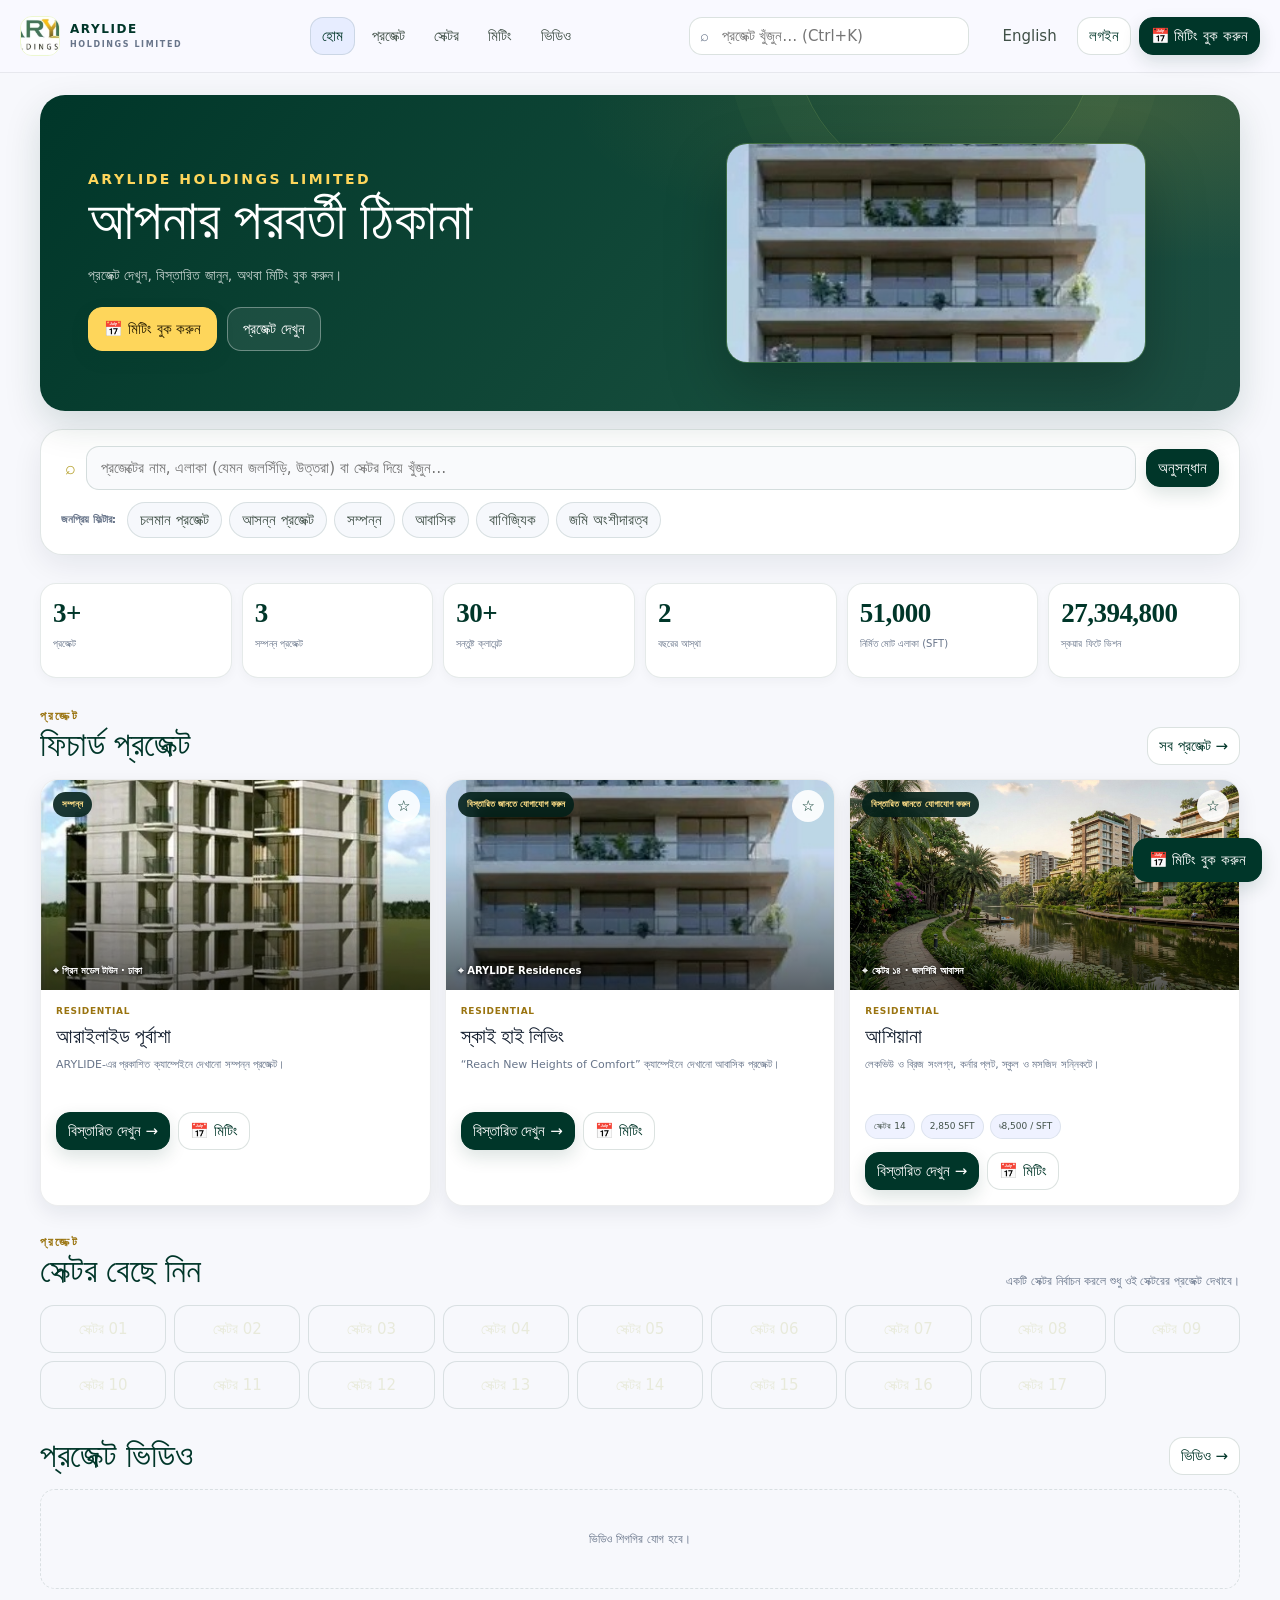
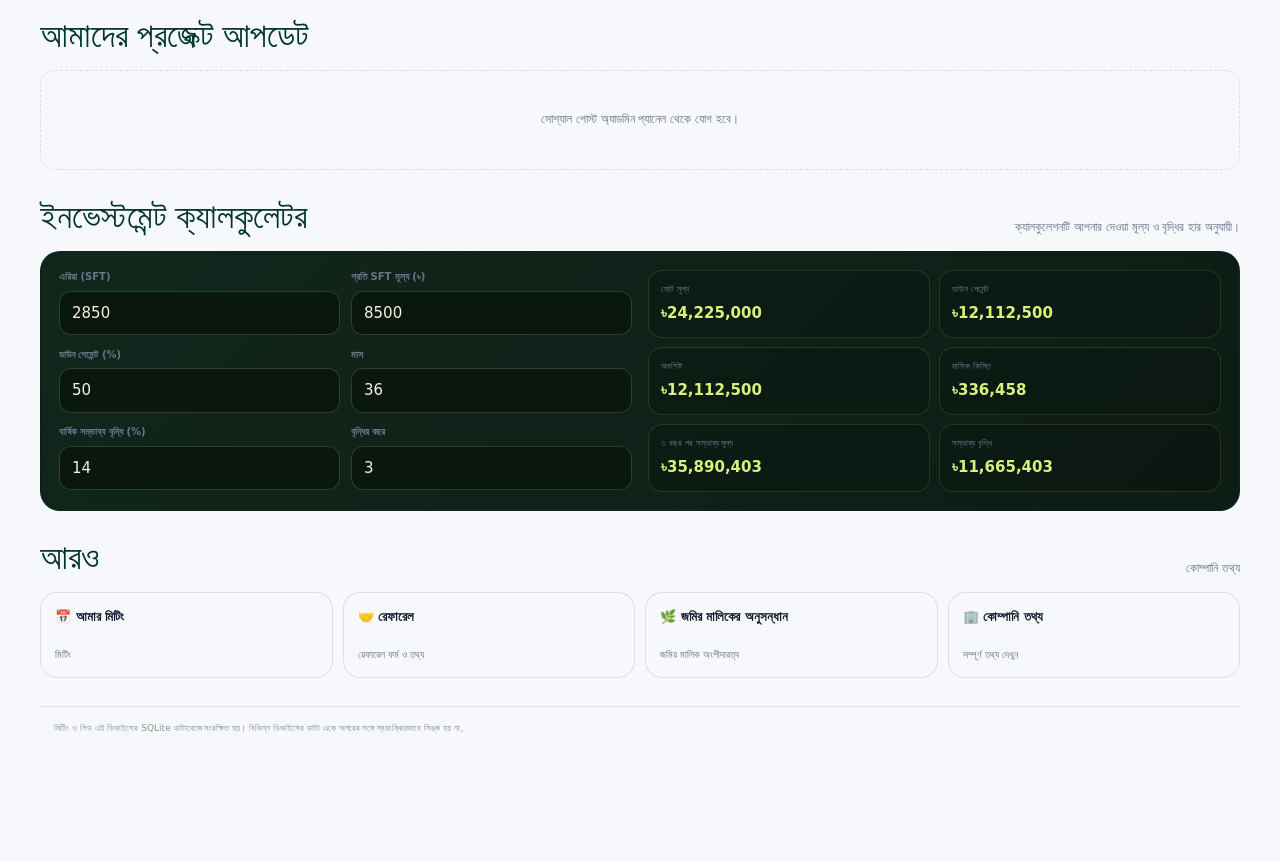
==== frontend/index.html @ b940a28f "Arylide organized: frontend, backend, config architecture" ====
<!doctype html>
<html lang="en">
<head>
  <meta charset="utf-8">
  <meta name="viewport" content="width=device-width, initial-scale=1">
  <meta name="theme-color" content="#0c1513">
  <meta name="description" content="Explore ARYLIDE Holdings Limited's residential portfolio, land partnerships, and a source-linked guide to Jolshiri Abashon.">
  <meta name="apple-mobile-web-app-capable" content="yes">
  <meta name="apple-mobile-web-app-title" content="ARYLIDE">
  <meta name="apple-mobile-web-app-status-bar-style" content="black-translucent">
  <meta name="mobile-web-app-capable" content="yes">
  <link rel="manifest" href="manifest.webmanifest">
  <link rel="stylesheet" href="/app.css?v=20261012-meetings-1">
  <link rel="apple-touch-icon" href="assets/apple-touch-icon.png">
  <link rel="icon" type="image/png" sizes="64x64" href="assets/favicon-64.png">
  <title>ARYLIDE | Build What Comes Next</title>
  <style>
    :root {
      --night: #0c1513;
      --night-2: #11241d;
      --forest: #18392f;
      --forest-2: #244b3d;
      --forest-3: #37614e;
      --mint: #bbd0a4;
      --lime: #d7e36b;
      --gold: #d7b85e;
      --paper: #f4f6f1;
      --paper-2: #e9eee6;
      --white: #fff;
      --ink: #18211d;
      --muted: #68766e;
      --line: rgba(22, 50, 39, .15);
      --line-light: rgba(255,255,255,.14);
      --shadow: 0 24px 70px rgba(10, 26, 20, .16);
      --sans: Inter, "Segoe UI", system-ui, -apple-system, BlinkMacSystemFont, Arial, sans-serif;
      --serif: "Iowan Old Style", "Palatino Linotype", "Book Antiqua", Georgia, serif;
    }
    * { box-sizing: border-box; }
    html { scroll-behavior: smooth; scroll-padding-top: 92px; }
    body { margin: 0; color: var(--ink); background: var(--paper); font-family: var(--sans); font-size: 15px; line-height: 1.65; -webkit-font-smoothing: antialiased; }
    img { display: block; max-width: 100%; }
    a { color: inherit; text-decoration: none; }
    button, input, select, textarea { font: inherit; }
    button, a { -webkit-tap-highlight-color: transparent; }
    :focus-visible { outline: 3px solid var(--gold); outline-offset: 3px; }
    ::selection { color: var(--night); background: var(--lime); }
    .wrap { width: min(1240px, calc(100% - 48px)); margin-inline: auto; }
    .eyebrow { display: flex; align-items: center; gap: 10px; margin: 0 0 15px; color: #6e875a; font-family: var(--sans); font-size: 10px; font-weight: 800; letter-spacing: .17em; line-height: 1.45; text-transform: uppercase; }
    .eyebrow::before { width: 22px; height: 1px; flex: none; background: currentColor; content: ""; }
    .section-title { max-width: 800px; margin: 0; color: var(--night-2); font-family: var(--serif); font-size: clamp(34px, 4.6vw, 58px); font-weight: 500; line-height: 1.1; letter-spacing: -.045em; text-wrap: balance; }
    .section-copy { max-width: 650px; margin: 18px 0 0; color: var(--muted); font-size: 14px; line-height: 1.9; }
    .btn { display: inline-flex; min-height: 48px; align-items: center; justify-content: center; gap: 11px; padding: 0 19px; border: 1px solid transparent; border-radius: 5px; cursor: pointer; font-size: 12px; font-weight: 750; transition: transform .2s ease, background .2s ease, color .2s ease, border-color .2s ease; }
    .btn:hover { transform: translateY(-2px); }
    .btn svg { width: 16px; height: 16px; flex: none; }
    .btn-lime { color: #14251d; background: var(--lime); }
    .btn-lime:hover { background: #e3ed87; }
    .btn-outline-light { color: white; border-color: rgba(255,255,255,.28); background: rgba(255,255,255,.025); }
    .btn-outline-light:hover { border-color: rgba(255,255,255,.68); background: rgba(255,255,255,.08); }
    .btn-green { color: white; background: var(--forest); }
    .btn-green:hover { background: #244e3e; }
    .btn-outline { color: var(--forest); border-color: rgba(24,57,47,.26); background: transparent; }
    .btn-outline:hover { border-color: var(--forest); background: rgba(24,57,47,.05); }
    .install-btn[hidden] { display: none !important; }
    .icon { display: inline-block; width: 18px; height: 18px; flex: none; }
    .sr-only { position: absolute; width: 1px; height: 1px; padding: 0; margin: -1px; overflow: hidden; clip: rect(0,0,0,0); white-space: nowrap; border: 0; }

    /* navigation */
    .utility-bar { color: rgba(255,255,255,.71); background: #08100e; font-size: 10px; letter-spacing: .045em; }
    .utility-inner { display: flex; min-height: 31px; align-items: center; justify-content: space-between; gap: 16px; }
    .utility-left, .utility-right { display: flex; align-items: center; gap: 9px; }
    .utility-dot { width: 6px; height: 6px; border-radius: 50%; background: var(--lime); box-shadow: 0 0 0 4px rgba(215,227,107,.12); }
    .utility-right a { color: white; }
    .utility-right a:hover { color: var(--lime); }
    .site-header { position: sticky; z-index: 50; top: 0; border-bottom: 1px solid rgba(20,45,35,.09); background: rgba(248,250,246,.96); backdrop-filter: blur(18px); }
    .nav { display: flex; min-height: 76px; align-items: center; gap: 30px; }
    .brand-link { display: inline-flex; flex: none; align-items: center; padding: 3px 7px; border-radius: 3px; background: #fff; }
    .brand-img { width: 194px; height: 47px; object-fit: contain; }
    .nav-links { display: flex; align-items: center; gap: clamp(18px, 2.8vw, 35px); margin-left: auto; }
    .nav-links a { position: relative; color: #536259; font-size: 11px; font-weight: 650; transition: color .2s ease; }
    .nav-links a:hover { color: var(--forest); }
    .nav-links a:not(.nav-call)::after { position: absolute; right: 0; bottom: -7px; left: 0; height: 1px; background: var(--forest); content: ""; transform: scaleX(0); transform-origin: right; transition: transform .2s ease; }
    .nav-links a:not(.nav-call):hover::after { transform: scaleX(1); transform-origin: left; }
    .nav-call { display: inline-flex; min-height: 40px; align-items: center; gap: 9px; padding: 0 14px; color: white !important; background: var(--forest); }
    .nav-call:hover { background: var(--night-2); }
    .nav-call svg { width: 14px; height: 14px; }
    .menu-toggle { display: none; width: 42px; height: 42px; flex: none; place-items: center; border: 1px solid var(--line); border-radius: 5px; color: var(--forest); background: transparent; cursor: pointer; }
    .menu-toggle svg { width: 20px; height: 20px; }

    /* hero + interactive isometric city model */
    .hero { position: relative; overflow: hidden; color: white; background: var(--night); }
    .hero::before { position: absolute; inset: 0; background-image: linear-gradient(rgba(255,255,255,.025) 1px, transparent 1px), linear-gradient(90deg, rgba(255,255,255,.025) 1px, transparent 1px); background-size: 42px 42px; content: ""; mask-image: linear-gradient(90deg, transparent, #000 65%); opacity: .55; }
    .hero::after { position: absolute; top: -260px; right: -110px; width: 760px; height: 760px; border: 1px solid rgba(190,220,150,.075); border-radius: 50%; content: ""; box-shadow: 0 0 0 68px rgba(190,220,150,.025), 0 0 0 136px rgba(190,220,150,.018); pointer-events: none; }
    .hero-grid { position: relative; z-index: 1; display: grid; min-height: 705px; grid-template-columns: .85fr 1.15fr; align-items: center; gap: clamp(30px, 4.6vw, 66px); padding-block: 52px 76px; }
    .hero-copy-block { position: relative; z-index: 2; padding-block: 14px; }
    .hero-kicker { display: flex; align-items: center; gap: 10px; margin: 0 0 24px; color: var(--lime); font-size: 10px; font-weight: 800; letter-spacing: .17em; text-transform: uppercase; }
    .hero-kicker i { display: inline-block; width: 7px; height: 7px; border-radius: 50%; background: var(--lime); box-shadow: 0 0 0 5px rgba(215,227,107,.13); }
    .hero h1 { max-width: 620px; margin: 0; color: white; font-family: var(--serif); font-size: clamp(48px, 6.6vw, 82px); font-weight: 500; line-height: .99; letter-spacing: -.06em; text-wrap: balance; }
    .hero h1 span { color: var(--mint); font-style: italic; }
    .hero-description { max-width: 520px; margin: 24px 0 0; color: rgba(255,255,255,.65); font-size: 14px; line-height: 1.9; }
    .hero-actions { display: flex; flex-wrap: wrap; gap: 10px; margin-top: 28px; }
    .hero-notes { display: flex; flex-wrap: wrap; gap: 17px; margin-top: 32px; color: rgba(255,255,255,.48); font-size: 9px; letter-spacing: .09em; text-transform: uppercase; }
    .hero-notes span { display: inline-flex; align-items: center; gap: 8px; }
    .hero-notes svg { width: 14px; height: 14px; color: var(--mint); }
    .hero-notes b { color: inherit; font-weight: 400; }
    .hero-scene-wrap { position: relative; min-width: 0; perspective: 1300px; }
    .scene-card { position: relative; isolation: isolate; min-height: 526px; overflow: hidden; border: 1px solid rgba(255,255,255,.14); border-radius: 13px; background: linear-gradient(145deg, rgba(255,255,255,.075), rgba(255,255,255,.022)); box-shadow: 0 35px 100px rgba(0,0,0,.38), inset 0 1px 0 rgba(255,255,255,.08); transform-style: preserve-3d; }
    .scene-card::before { position: absolute; z-index: -1; inset: 0; background: radial-gradient(circle at 53% 46%, rgba(133,176,122,.17), transparent 55%), radial-gradient(circle at 90% 9%, rgba(215,227,107,.11), transparent 24%); content: ""; }
    .scene-toolbar { position: relative; z-index: 4; display: flex; height: 49px; align-items: center; justify-content: space-between; gap: 12px; padding: 0 15px; border-bottom: 1px solid rgba(255,255,255,.12); color: rgba(255,255,255,.6); font-family: Arial, sans-serif; font-size: 9px; font-weight: 700; letter-spacing: .13em; }
    .scene-status { display: inline-flex; align-items: center; gap: 8px; color: rgba(255,255,255,.82); }
    .scene-status i { width: 6px; height: 6px; border-radius: 50%; background: #9ed397; box-shadow: 0 0 10px #9ed397; }
    .motion-toggle { display: inline-flex; align-items: center; gap: 7px; padding: 5px 8px; border: 1px solid rgba(255,255,255,.14); border-radius: 3px; color: rgba(255,255,255,.65); background: rgba(255,255,255,.025); cursor: pointer; font-family: Arial, sans-serif; font-size: 9px; letter-spacing: .04em; }
    .motion-toggle:hover { border-color: rgba(255,255,255,.36); color: white; }
    .motion-toggle svg { width: 12px; height: 12px; }
    .scene-viewport { position: relative; display: grid; height: 426px; place-items: center; overflow: hidden; }
    .scene-glow { position: absolute; width: 77%; aspect-ratio: 1; border: 1px solid rgba(182,212,155,.07); border-radius: 50%; box-shadow: 0 0 0 34px rgba(182,212,155,.025), 0 0 0 70px rgba(182,212,155,.018), 0 0 54px rgba(143,181,122,.09) inset; animation: halo 6s ease-in-out infinite alternate; }
    .scene-model { position: relative; width: min(100%, 610px); transform: perspective(1200px) rotateX(var(--tilt-y, 0deg)) rotateY(var(--tilt-x, 0deg)); transform-style: preserve-3d; transition: transform .22s ease-out; animation: model-float 6.8s ease-in-out infinite; }
    .scene-model svg { width: 100%; height: auto; overflow: visible; filter: drop-shadow(0 22px 18px rgba(0,0,0,.2)); }
    .scene-world { transform-origin: 50% 50%; }
    .city-tower { transform-box: fill-box; transform-origin: center bottom; animation: tower-breathe 5s ease-in-out infinite alternate; }
    .city-tower:nth-of-type(2n) { animation-delay: -2s; }
    .city-tower:nth-of-type(3n) { animation-delay: -3.6s; }
    .tower-window { stroke: rgba(226,239,213,.54); stroke-width: 1; }
    .tree-crown { transform-box: fill-box; transform-origin: center bottom; animation: tree-sway 4s ease-in-out infinite alternate; }
    .tree-crown:nth-of-type(2n) { animation-delay: -1.6s; }
    .beacon-ring { transform-box: fill-box; transform-origin: center; animation: beacon 2.6s ease-out infinite; }
    .beacon-ring.delay { animation-delay: 1.3s; }
    .scene-float { position: absolute; z-index: 5; display: flex; align-items: center; gap: 10px; padding: 10px 13px; border: 1px solid rgba(255,255,255,.14); border-radius: 7px; color: white; background: rgba(12,27,22,.77); box-shadow: 0 12px 28px rgba(0,0,0,.2); backdrop-filter: blur(12px); animation: card-float 5s ease-in-out infinite; }
    .scene-float .mini-icon { display: grid; width: 30px; height: 30px; flex: none; place-items: center; border-radius: 5px; color: var(--lime); background: rgba(215,227,107,.12); }
    .scene-float .mini-icon svg { width: 17px; height: 17px; }
    .scene-float span { display: flex; flex-direction: column; color: rgba(255,255,255,.53); font-family: Arial, sans-serif; font-size: 8px; letter-spacing: .1em; line-height: 1.45; text-transform: uppercase; }
    .scene-float strong { color: white; font-size: 12px; letter-spacing: .015em; text-transform: none; }
    .scene-float.f1 { top: 69px; left: 16px; }
    .scene-float.f2 { right: 16px; bottom: 39px; animation-delay: -2s; }
    .scene-label { position: absolute; z-index: 2; color: rgba(221,238,206,.48); font-family: Arial, sans-serif; font-size: 8px; letter-spacing: .15em; }
    .scene-label.l1 { top: 99px; right: 24px; }
    .scene-label.l2 { bottom: 35px; left: 24px; }
    .scene-foot { display: flex; min-height: 50px; align-items: center; justify-content: space-between; gap: 12px; padding: 0 16px; border-top: 1px solid rgba(255,255,255,.1); color: rgba(255,255,255,.39); font-family: Arial, sans-serif; font-size: 8px; letter-spacing: .12em; text-transform: uppercase; }
    .scene-foot strong { color: var(--mint); font-weight: 600; }
    .hero-statbar { position: relative; z-index: 2; border-top: 1px solid rgba(255,255,255,.1); background: rgba(255,255,255,.025); }
    .hero-stats { display: grid; grid-template-columns: repeat(4,1fr); }
    .hero-stat { min-height: 96px; display: flex; flex-direction: column; justify-content: center; padding: 15px 23px; border-right: 1px solid rgba(255,255,255,.11); }
    .hero-stat:first-child { padding-left: 0; }
    .hero-stat:last-child { border-right: 0; }
    .hero-stat strong { color: white; font-family: Arial, sans-serif; font-size: clamp(20px,2.5vw,29px); font-weight: 500; letter-spacing: -.055em; line-height: 1.2; }
    .hero-stat span { margin-top: 5px; color: rgba(255,255,255,.48); font-size: 10px; line-height: 1.4; }
    .hero-stat small { color: var(--mint); font-size: 8px; font-weight: 700; letter-spacing: .1em; text-transform: uppercase; }

    /* motion / ticker */
    .ticker { overflow: hidden; border-bottom: 1px solid rgba(24,57,47,.08); background: #e8eee4; }
    .ticker-track { display: flex; width: max-content; align-items: center; gap: 32px; min-height: 49px; animation: ticker-scroll 38s linear infinite; }
    .ticker span { display: inline-flex; align-items: center; gap: 10px; color: #576b5e; font-family: Arial, sans-serif; font-size: 9px; font-weight: 700; letter-spacing: .13em; text-transform: uppercase; white-space: nowrap; }
    .ticker span::before { width: 5px; height: 5px; border-radius: 50%; background: #91a65e; content: ""; }
    .ticker:hover .ticker-track { animation-play-state: paused; }

    /* ARYLIDE company overview */
    .company-overview { padding: 82px 0; background: #edf2e9; }
    .company-overview-grid { display: grid; grid-template-columns: 1.1fr .9fr; align-items: center; gap: clamp(25px,5vw,62px); }
    .company-overview .section-title { max-width: 650px; }
    .company-overview-copy { max-width: 660px; margin: 17px 0 0; color: var(--muted); font-size: 13px; line-height: 1.9; }
    .company-overview-note { margin: 11px 0 0; color: #7c877e; font-size: 9px; line-height: 1.7; }
    .company-metrics { display: grid; grid-template-columns: repeat(3,minmax(0,1fr)); gap: 10px; }
    .company-metric { min-height: 126px; padding: 18px; border: 1px solid rgba(24,57,47,.12); border-radius: 7px; background: rgba(255,255,255,.82); }
    .company-metric strong { display: block; color: #b5a02b; font-family: Arial,sans-serif; font-size: clamp(24px,3vw,36px); font-weight: 750; letter-spacing: -.055em; line-height: 1.1; }
    .company-metric span { display: block; margin-top: 9px; color: #526257; font-size: 9px; font-weight: 750; letter-spacing: .065em; line-height: 1.45; text-transform: uppercase; }
    .lead-form-grid { display: grid; grid-template-columns: repeat(2,minmax(0,1fr)); gap: 14px; margin-top: 25px; }
    .lead-form-grid .contact-form { background: #10251d; }
    .lead-form-grid .contact-form h3 { color: #f7f7ef; }
    .lead-form-grid .form-bottom { align-items: flex-end; }
    @media(max-width:760px) { .lead-form-grid { grid-template-columns: 1fr; } }

    /* location overview */
    .location-section { padding: 112px 0 106px; }
    .section-top { display: flex; align-items: end; justify-content: space-between; gap: 30px; margin-bottom: 48px; }
    .section-top .section-copy { max-width: 445px; margin: 0 0 3px; }
    .location-grid { display: grid; grid-template-columns: .9fr 1.1fr; gap: clamp(30px,5vw,65px); align-items: stretch; }
    .location-visual { position: relative; display: block; min-height: 410px; overflow: hidden; border: 1px solid rgba(24,57,47,.1); border-radius: 10px; background: #e3ebe0; box-shadow: var(--shadow); cursor: pointer; transition: transform .22s ease, box-shadow .22s ease; }
    .location-visual:hover { box-shadow: 0 28px 70px rgba(10,26,20,.2); transform: translateY(-3px); }
    .map-action-hint { position: absolute; z-index: 2; bottom: 12px; left: 13px; display: inline-flex; align-items: center; gap: 7px; padding: 7px 10px; border: 1px solid rgba(255,255,255,.35); border-radius: 4px; color: white; background: rgba(24,57,47,.91); font-family: Arial,sans-serif; font-size: 8px; font-weight: 750; letter-spacing: .08em; text-transform: uppercase; }
    .map-action-hint svg { width: 13px; height: 13px; }
    .location-visual::before { position: absolute; inset: 0; background: radial-gradient(circle at 38% 48%, rgba(127,163,110,.1), transparent 60%); content: ""; }
    .location-visual svg { position: absolute; inset: 0; width: 100%; height: 100%; }
    .not-to-scale { position: absolute; right: 13px; bottom: 12px; padding: 6px 8px; border: 1px solid rgba(24,57,47,.12); border-radius: 3px; color: rgba(24,57,47,.58); background: rgba(255,255,255,.68); font-family: Arial, sans-serif; font-size: 8px; letter-spacing: .1em; text-transform: uppercase; }
    .location-info { display: flex; flex-direction: column; justify-content: center; }
    .location-info .section-title { font-size: clamp(33px,3.8vw,48px); }
    .location-info > p { max-width: 600px; margin: 16px 0 0; color: var(--muted); font-size: 13px; line-height: 1.9; }
    .location-cards { display: grid; grid-template-columns: repeat(2,1fr); gap: 10px; margin-top: 25px; }
    .location-fact { padding: 15px 16px; border: 1px solid rgba(24,57,47,.11); border-radius: 6px; background: rgba(255,255,255,.72); }
    .location-fact span { display: block; color: #839079; font-family: Arial,sans-serif; font-size: 8px; font-weight: 700; letter-spacing: .12em; text-transform: uppercase; }
    .location-fact strong { display: block; margin-top: 5px; color: var(--forest); font-size: 13px; font-weight: 700; line-height: 1.5; }
    .location-actions { display: flex; flex-wrap: wrap; align-items: center; gap: 9px; margin-top: 22px; }
    .location-actions .btn { min-height: 44px; }
    .location-actions .btn svg { width: 16px; height: 16px; }
    .location-pin-note { max-width: 570px; margin: 10px 0 0 !important; color: #7b867f !important; font-size: 9px !important; line-height: 1.7 !important; }
    .source-inline { display: inline-flex; align-items: center; gap: 6px; margin-top: 17px; color: #4f715e; font-size: 10px; font-weight: 700; }
    .source-inline svg { width: 13px; height: 13px; }
    .source-inline:hover { color: #243d30; }
    .route-details { margin-top: 16px; border-top: 1px solid var(--line); }
    .route-details summary { display: flex; justify-content: space-between; gap: 12px; padding: 12px 0; color: var(--forest); cursor: pointer; font-size: 11px; font-weight: 700; list-style: none; }
    .route-details summary::-webkit-details-marker { display: none; }
    .route-details summary::after { content: "+"; color: #7c955c; font-size: 18px; font-weight: 400; line-height: 1; }
    .route-details[open] summary::after { content: "−"; }
    .route-details p { margin: 0 0 14px; color: var(--muted); font-size: 11px; line-height: 1.8; }

    /* sourced masterplan data */
    .plan-section { position: relative; overflow: hidden; padding: 104px 0 112px; color: white; background: var(--night-2); }
    .plan-section::before { position: absolute; top: -270px; right: -110px; width: 650px; height: 650px; border: 1px solid rgba(215,227,107,.09); border-radius: 50%; content: ""; box-shadow: 0 0 0 70px rgba(215,227,107,.023), 0 0 0 140px rgba(215,227,107,.015); }
    .plan-section .eyebrow { color: var(--lime); }
    .plan-section .section-title { color: white; }
    .plan-section .section-copy { color: rgba(255,255,255,.59); }
    .plan-head { position: relative; z-index: 1; display: flex; align-items: end; justify-content: space-between; gap: 25px; margin-bottom: 40px; }
    .plan-badge { display: inline-flex; align-items: center; gap: 9px; padding: 9px 12px; border: 1px solid rgba(215,227,107,.28); border-radius: 4px; color: var(--lime); background: rgba(215,227,107,.06); font-family: Arial, sans-serif; font-size: 8px; font-weight: 700; letter-spacing: .12em; text-transform: uppercase; white-space: nowrap; }
    .plan-badge svg { width: 14px; height: 14px; }
    .plan-tiles { position: relative; z-index: 1; display: grid; grid-template-columns: repeat(4,1fr); gap: 12px; }
    .plan-tile { position: relative; min-height: 155px; padding: 21px 20px; overflow: hidden; border: 1px solid rgba(255,255,255,.12); border-radius: 7px; background: linear-gradient(145deg,rgba(255,255,255,.075),rgba(255,255,255,.025)); }
    .plan-tile::after { position: absolute; right: -20px; bottom: -35px; width: 94px; height: 94px; border: 1px solid rgba(215,227,107,.13); border-radius: 50%; content: ""; box-shadow: 0 0 0 14px rgba(215,227,107,.025); }
    .plan-tile span { display: block; color: rgba(255,255,255,.47); font-family: Arial,sans-serif; font-size: 8px; font-weight: 700; letter-spacing: .12em; text-transform: uppercase; }
    .plan-tile strong { display: block; margin-top: 14px; color: var(--mint); font-family: Arial,sans-serif; font-size: clamp(25px,3vw,37px); font-weight: 500; letter-spacing: -.06em; line-height: 1.08; }
    .plan-tile small { display: block; max-width: 200px; margin-top: 8px; color: rgba(255,255,255,.49); font-size: 10px; line-height: 1.55; }
    .landuse-panel { position: relative; z-index: 1; display: grid; grid-template-columns: .82fr 1.18fr; gap: 38px; margin-top: 20px; padding: clamp(24px,4vw,42px); border: 1px solid rgba(255,255,255,.12); border-radius: 8px; background: rgba(255,255,255,.035); }
    .landuse-panel h3 { margin: 0; color: white; font-family: var(--serif); font-size: 28px; font-weight: 500; line-height: 1.15; }
    .landuse-panel > div:first-child p { margin: 12px 0 0; color: rgba(255,255,255,.53); font-size: 11px; line-height: 1.8; }
    .landuse-list { display: grid; gap: 15px; }
    .landuse-row { display: grid; grid-template-columns: minmax(118px,.65fr) 1.35fr auto; align-items: center; gap: 13px; }
    .landuse-row span { color: rgba(255,255,255,.71); font-size: 10px; }
    .landuse-row strong { color: white; font-family: Arial,sans-serif; font-size: 10px; font-weight: 600; white-space: nowrap; }
    .landuse-track { height: 5px; overflow: hidden; border-radius: 9px; background: rgba(255,255,255,.1); }
    .landuse-track i { display: block; height: 100%; border-radius: inherit; background: linear-gradient(90deg,#8aa969,var(--lime)); box-shadow: 0 0 10px rgba(215,227,107,.2); }
    .plan-disclaimer { position: relative; z-index: 1; margin: 15px 0 0; color: rgba(255,255,255,.4); font-size: 9px; line-height: 1.7; }
    .plan-details { position: relative; z-index: 1; margin-top: 15px; border: 1px solid rgba(255,255,255,.12); border-radius: 6px; background: rgba(0,0,0,.12); }
    .plan-details summary { display: flex; align-items: center; justify-content: space-between; gap: 14px; padding: 15px 17px; color: rgba(255,255,255,.86); cursor: pointer; font-size: 11px; font-weight: 700; list-style: none; }
    .plan-details summary::-webkit-details-marker { display: none; }
    .plan-details summary::after { content: "+"; color: var(--lime); font-size: 20px; font-weight: 300; }
    .plan-details[open] summary::after { content: "−"; }
    .plan-table-wrap { overflow: auto; padding: 0 17px 17px; }
    .plan-table { width: 100%; border-collapse: collapse; color: rgba(255,255,255,.68); font-size: 10px; }
    .plan-table th, .plan-table td { padding: 9px 10px; border-bottom: 1px solid rgba(255,255,255,.085); text-align: left; white-space: nowrap; }
    .plan-table th { color: var(--mint); font-size: 8px; letter-spacing: .09em; text-transform: uppercase; }
    .plan-table tr:last-child td { border-bottom: 0; }

    /* facilities in the official layout */
    .facilities-section { padding: 107px 0 113px; background: #e9eee7; }
    .facilities-head { display: flex; align-items: end; justify-content: space-between; gap: 26px; margin-bottom: 38px; }
    .facilities-head .section-copy { max-width: 450px; margin-bottom: 2px; }
    .facility-grid { display: grid; grid-template-columns: repeat(3,1fr); gap: 12px; }
    .facility-card { position: relative; min-height: 230px; padding: 24px; overflow: hidden; border: 1px solid rgba(24,57,47,.1); border-radius: 7px; background: rgba(255,255,255,.74); transition: transform .22s ease, box-shadow .22s ease, border-color .22s ease; }
    .facility-card:hover { border-color: rgba(24,57,47,.24); box-shadow: 0 17px 38px rgba(22,54,39,.08); transform: translateY(-3px); }
    .facility-num { color: #849777; font-family: Arial,sans-serif; font-size: 9px; font-weight: 700; letter-spacing: .13em; }
    .facility-card h3 { margin: 19px 0 9px; color: var(--forest); font-size: 15px; font-weight: 750; }
    .facility-card p { margin: 0; color: var(--muted); font-size: 11px; line-height: 1.8; }
    .facility-card .card-icon { position: absolute; top: 20px; right: 20px; display: grid; width: 39px; height: 39px; place-items: center; border: 1px solid rgba(24,57,47,.14); border-radius: 50%; color: #6e8a58; background: #f7f9f4; }
    .facility-card .card-icon svg { width: 18px; height: 18px; }
    .facility-detail { margin-top: 15px; border: 1px solid rgba(24,57,47,.14); border-radius: 6px; background: rgba(255,255,255,.66); }
    .facility-detail summary { display: flex; align-items: center; justify-content: space-between; gap: 15px; padding: 15px 18px; color: var(--forest); cursor: pointer; font-size: 11px; font-weight: 750; list-style: none; }
    .facility-detail summary::-webkit-details-marker { display: none; }
    .facility-detail summary::after { content: "+"; color: #7d955e; font-size: 20px; font-weight: 300; }
    .facility-detail[open] summary::after { content: "−"; }
    .facility-detail-body { display: grid; grid-template-columns: repeat(2,1fr); gap: 12px; padding: 0 18px 19px; }
    .detail-group { padding: 13px; border-radius: 4px; background: rgba(24,57,47,.045); }
    .detail-group strong { display: block; margin-bottom: 5px; color: var(--forest); font-size: 10px; }
    .detail-group p { margin: 0; color: var(--muted); font-size: 10px; line-height: 1.8; }

    /* project update stream */
    .updates-section { padding: 103px 0 108px; color: white; background: var(--forest); }
    .updates-section .eyebrow { color: var(--lime); }
    .updates-section .section-title { color: white; }
    .updates-section .section-copy { color: rgba(255,255,255,.6); }
    .updates-head { display: flex; align-items: end; justify-content: space-between; gap: 25px; margin-bottom: 35px; }
    .updates-head .section-copy { max-width: 450px; margin: 0; }
    .update-grid { display: grid; grid-template-columns: repeat(4,1fr); gap: 10px; }
    .update-card { display: flex; min-height: 172px; flex-direction: column; justify-content: space-between; padding: 19px; border: 1px solid rgba(255,255,255,.17); border-radius: 6px; background: rgba(255,255,255,.035); transition: border-color .2s ease, background .2s ease, transform .2s ease; }
    .update-card:hover { border-color: rgba(215,227,107,.47); background: rgba(255,255,255,.07); transform: translateY(-3px); }
    .update-card span { display: inline-flex; align-items: center; gap: 7px; color: var(--lime); font-family: Arial,sans-serif; font-size: 8px; font-weight: 700; letter-spacing: .11em; text-transform: uppercase; }
    .update-card span::before { width: 5px; height: 5px; border-radius: 50%; background: var(--lime); content: ""; }
    .update-card strong { display: block; max-width: 210px; color: white; font-family: var(--serif); font-size: 22px; font-weight: 500; line-height: 1.2; }
    .update-card small { color: rgba(255,255,255,.47); font-size: 9px; line-height: 1.6; }
    .update-foot { display: flex; align-items: center; justify-content: space-between; gap: 20px; margin-top: 19px; padding-top: 17px; border-top: 1px solid rgba(255,255,255,.13); }
    .update-foot p { max-width: 730px; margin: 0; color: rgba(255,255,255,.48); font-size: 9px; line-height: 1.7; }
    .update-foot .btn { flex: none; }

    /* residential offer from Arylide campaign */
    .home-offer-section { padding: 102px 0; background: var(--paper); }
    .home-offer { display: grid; grid-template-columns: 1fr .95fr; overflow: hidden; border: 1px solid rgba(24,57,47,.1); border-radius: 9px; background: #fff; box-shadow: var(--shadow); }
    .offer-visual { position: relative; min-height: 425px; overflow: hidden; background: #dce7df; }
    .offer-visual img { position: absolute; inset: 0; width: 100%; height: 100%; object-fit: cover; object-position: center; }
    .offer-visual::after { position: absolute; inset: 40% 0 0; background: linear-gradient(0deg,rgba(8,26,20,.55),transparent); content: ""; }
    .offer-visual-label { position: absolute; z-index: 1; right: 18px; bottom: 18px; left: 18px; display: flex; align-items: end; justify-content: space-between; gap: 14px; color: white; }
    .offer-visual-label span { font-family: Arial,sans-serif; font-size: 9px; font-weight: 700; letter-spacing: .13em; text-transform: uppercase; }
    .offer-visual-label small { color: rgba(255,255,255,.75); font-size: 9px; }
    .offer-copy { display: flex; flex-direction: column; justify-content: center; padding: clamp(27px,5vw,55px); }
    .offer-copy .section-title { font-size: clamp(33px,3.8vw,46px); }
    .offer-copy > p { margin: 15px 0 0; color: var(--muted); font-size: 12px; line-height: 1.9; }
    .offer-specs { display: grid; grid-template-columns: repeat(2,1fr); gap: 10px; margin: 22px 0; }
    .offer-spec { padding: 12px 13px; border: 1px solid rgba(24,57,47,.11); border-radius: 4px; background: #f8faf6; }
    .offer-spec strong { display: block; color: var(--forest); font-family: Arial,sans-serif; font-size: 20px; font-weight: 600; letter-spacing: -.04em; }
    .offer-spec span { display: block; margin-top: 3px; color: #758178; font-size: 9px; }
    .offer-tags { display: flex; flex-wrap: wrap; gap: 7px; margin: 0 0 20px; }
    .offer-tags span { padding: 6px 9px; border: 1px solid rgba(24,57,47,.12); border-radius: 20px; color: #5b6e61; font-size: 9px; }
    .offer-disclaimer { margin: 13px 0 0 !important; color: #7a857d !important; font-size: 9px !important; line-height: 1.7 !important; }

    /* portfolio dashboard */
    .portfolio-section { padding: 110px 0 115px; background: #e9eee7; }
    .portfolio-head { display: flex; align-items: end; justify-content: space-between; gap: 24px; margin-bottom: 29px; }
    .portfolio-head .section-copy { max-width: 450px; margin-bottom: 3px; }
    .portfolio-filters { display: flex; flex-wrap: wrap; gap: 7px; margin-bottom: 22px; }
    .filter-btn { min-height: 34px; padding: 0 12px; border: 1px solid rgba(24,57,47,.15); border-radius: 99px; color: #637169; background: transparent; cursor: pointer; font-family: Arial,sans-serif; font-size: 9px; font-weight: 700; transition: all .2s ease; }
    .filter-btn:hover, .filter-btn.active { border-color: var(--forest); color: white; background: var(--forest); }
    .project-grid { display: grid; grid-template-columns: repeat(3,1fr); gap: 14px; }
    .project-card { overflow: hidden; border: 1px solid rgba(24,57,47,.1); border-radius: 7px; background: white; box-shadow: 0 7px 20px rgba(20,50,37,.04); transition: transform .25s ease, box-shadow .25s ease; }
    .project-card:hover { box-shadow: 0 18px 36px rgba(20,50,37,.11); transform: translateY(-4px); }
    .project-card[hidden] { display: none !important; }
    .project-image { position: relative; height: 214px; overflow: hidden; background: #dfe8e0; }
    .project-image img { width: 100%; height: 100%; object-fit: cover; transition: transform .6s ease; }
    .project-card:hover .project-image img { transform: scale(1.04); }
    .project-image.poster { padding: 9px; background: #e3e9e3; }
    .project-image.poster img { object-fit: contain; }
    .project-image.poster.dark { background: #dfe8f0; }
    .project-chip { position: absolute; top: 12px; left: 12px; padding: 6px 8px; border: 1px solid rgba(255,255,255,.28); border-radius: 3px; color: white; background: rgba(13,37,28,.79); font-family: Arial,sans-serif; font-size: 8px; font-weight: 750; letter-spacing: .1em; text-transform: uppercase; }
    .project-body { padding: 19px 19px 18px; }
    .project-body .eyebrow { margin-bottom: 8px; font-size: 8px; }
    .project-body h3 { margin: 0; color: var(--forest); font-family: var(--serif); font-size: 24px; font-weight: 500; line-height: 1.15; }
    .project-body p { min-height: 42px; margin: 9px 0 12px; color: var(--muted); font-size: 10px; line-height: 1.75; }
    .project-meta { display: flex; flex-wrap: wrap; gap: 6px; margin-bottom: 15px; }
    .project-meta span { padding: 5px 7px; border-radius: 2px; color: #5e6d63; background: #eff3ed; font-size: 8px; }
    .project-link { display: inline-flex; align-items: center; gap: 7px; color: #496b55; font-size: 9px; font-weight: 750; }
    .project-link svg { width: 13px; height: 13px; }
    .project-link:hover { color: var(--night); }
    .portfolio-note { margin: 16px 0 0; color: #758078; font-size: 9px; line-height: 1.7; }

    /* supplied campaign artwork gallery */
    .campaign-section { padding: 92px 0; background: #f8faf6; }
    .campaign-head { display: flex; align-items: end; justify-content: space-between; gap: 25px; margin-bottom: 27px; }
    .campaign-head .section-copy { max-width: 450px; margin: 0 0 3px; }
    .campaign-grid { display: grid; grid-template-columns: repeat(4,1fr); gap: 12px; }
    .campaign-card { overflow: hidden; border: 1px solid rgba(24,57,47,.12); border-radius: 7px; background: white; box-shadow: 0 8px 23px rgba(20,50,37,.05); transition: transform .22s ease, box-shadow .22s ease; }
    .campaign-card:hover { box-shadow: 0 16px 34px rgba(20,50,37,.11); transform: translateY(-4px); }
    .campaign-art { position: relative; display: block; width: 100%; aspect-ratio: .9; padding: 8px; overflow: hidden; border: 0; background: #edf1ec; cursor: zoom-in; }
    .campaign-art img { width: 100%; height: 100%; object-fit: contain; transition: transform .45s ease; }
    .campaign-card:hover .campaign-art img { transform: scale(1.025); }
    .campaign-art::after { position: absolute; right: 13px; bottom: 13px; display: grid; width: 30px; height: 30px; place-items: center; border: 1px solid rgba(255,255,255,.65); border-radius: 50%; color: white; background: rgba(15,38,29,.72); content: "+"; font-family: Arial,sans-serif; font-size: 19px; font-weight: 300; line-height: 1; }
    .campaign-copy { padding: 14px 15px 16px; }
    .campaign-copy span { color: #829179; font-family: Arial,sans-serif; font-size: 8px; font-weight: 750; letter-spacing: .1em; text-transform: uppercase; }
    .campaign-copy h3 { margin: 5px 0 0; color: var(--forest); font-family: var(--serif); font-size: 19px; font-weight: 500; line-height: 1.2; }
    .campaign-copy p { margin: 6px 0 0; color: var(--muted); font-size: 9px; line-height: 1.65; }
    .lightbox[hidden] { display: none !important; }
    .lightbox { position: fixed; z-index: 110; inset: 0; display: grid; place-items: center; padding: 24px; background: rgba(5,12,10,.9); backdrop-filter: blur(10px); }
    .lightbox-inner { position: relative; display: flex; max-width: min(92vw,850px); max-height: 92vh; flex-direction: column; align-items: center; gap: 11px; }
    .lightbox img { display: block; max-width: 100%; max-height: 83vh; object-fit: contain; border-radius: 4px; box-shadow: 0 25px 80px rgba(0,0,0,.45); }
    .lightbox figcaption { color: rgba(255,255,255,.8); font-size: 11px; text-align: center; }
    .lightbox-close { position: fixed; top: 17px; right: 20px; display: grid; width: 42px; height: 42px; place-items: center; border: 1px solid rgba(255,255,255,.36); border-radius: 50%; color: white; background: rgba(255,255,255,.08); cursor: pointer; font-size: 25px; line-height: 1; }
    .lightbox-close:hover { background: rgba(255,255,255,.18); }
    body.lightbox-open { overflow: hidden; }

    /* ARYLIDE services */
    .services-section { padding: 92px 0; background: var(--paper-2); }
    .services-section .facility-grid { grid-template-columns: repeat(4,1fr); }
    .services-section .facility-card { min-height: 205px; background: rgba(255,255,255,.72); }

    /* landowner opportunity */
    .land-section { padding: 104px 0; background: var(--paper); }
    .land-card { display: grid; grid-template-columns: .8fr 1.2fr; overflow: hidden; border-radius: 10px; color: white; background: var(--night); box-shadow: var(--shadow); }
    .land-art { position: relative; min-height: 440px; overflow: hidden; background: #dfe6e4; }
    .land-art img { position: absolute; inset: 0; width: 100%; height: 100%; object-fit: cover; object-position: center top; }
    .land-content { padding: clamp(29px,5vw,56px); }
    .land-content .eyebrow { color: var(--lime); }
    .land-content .section-title { color: white; font-size: clamp(33px,3.8vw,47px); }
    .land-content > p { max-width: 660px; margin: 16px 0 0; color: rgba(255,255,255,.64); font-size: 12px; line-height: 1.9; }
    .land-points { display: grid; grid-template-columns: 1fr 1fr; gap: 9px; margin: 23px 0 25px; }
    .land-point { display: flex; align-items: flex-start; gap: 9px; color: rgba(255,255,255,.75); font-size: 10px; line-height: 1.6; }
    .land-point svg { width: 15px; height: 15px; flex: none; margin-top: 1px; color: var(--lime); }
    .land-disclaimer { margin: 15px 0 0 !important; color: rgba(255,255,255,.39) !important; font-size: 9px !important; }
    .authority-routes { display: grid; grid-template-columns: repeat(3,1fr); gap: 9px; margin-top: 21px; }
    .authority-route { padding: 12px; border: 1px solid rgba(255,255,255,.13); border-radius: 4px; background: rgba(255,255,255,.035); }
    .authority-route strong { display: block; color: var(--mint); font-size: 9px; }
    .authority-route span { display: block; margin-top: 5px; color: rgba(255,255,255,.47); font-size: 8px; line-height: 1.55; }

    /* referral banner */
    .referral { padding: 42px 0; background: #dce5d4; }
    .referral-box { display: flex; align-items: center; justify-content: space-between; gap: 25px; padding: 25px 32px; border: 1px solid rgba(24,57,47,.12); border-radius: 7px; background: #f8faf5; }
    .referral-left { display: flex; align-items: center; gap: 15px; }
    .referral-icon { display: grid; width: 47px; height: 47px; flex: none; place-items: center; border-radius: 50%; color: var(--forest); background: var(--lime); }
    .referral-icon svg { width: 22px; height: 22px; }
    .referral-copy .eyebrow { margin-bottom: 4px; }
    .referral-copy h2 { margin: 0; color: var(--forest); font-family: var(--serif); font-size: 25px; font-weight: 500; line-height: 1.2; }
    .referral-copy p { max-width: 650px; margin: 6px 0 0; color: var(--muted); font-size: 9px; line-height: 1.7; }
    .referral-amount { flex: none; padding-left: 25px; border-left: 1px solid var(--line); text-align: right; }
    .referral-amount strong { display: block; color: var(--forest); font-family: Arial,sans-serif; font-size: 27px; font-weight: 650; letter-spacing: -.05em; white-space: nowrap; }
    .referral-amount span { color: var(--muted); font-size: 8px; }
    .referral-steps { display: grid; grid-template-columns: repeat(3,1fr); gap: 10px; margin-top: 12px; }
    .referral-step { min-height: 142px; padding: 18px; border: 1px solid rgba(24,57,47,.12); border-radius: 6px; background: rgba(248,250,245,.92); }
    .referral-step b { display: block; color: #81916e; font-family: Arial,sans-serif; font-size: 8px; letter-spacing: .12em; text-transform: uppercase; }
    .referral-step strong { display: block; margin-top: 10px; color: var(--forest); font-family: var(--serif); font-size: 19px; font-weight: 500; line-height: 1.2; }
    .referral-step p { margin: 7px 0 0; color: var(--muted); font-size: 9px; line-height: 1.7; }
    .referral-terms { margin: 10px 0 0; color: #78847b; font-size: 9px; line-height: 1.7; }

    /* official source library */
    .sources-section { padding: 108px 0 112px; background: #f8f9f5; }
    .source-head { display: flex; align-items: end; justify-content: space-between; gap: 25px; margin-bottom: 32px; }
    .source-head .section-copy { max-width: 450px; margin: 0 0 2px; }
    .source-grid { display: grid; grid-template-columns: repeat(3,1fr); gap: 10px; }
    .source-card { display: flex; min-height: 128px; align-items: flex-start; gap: 14px; padding: 18px; border: 1px solid rgba(24,57,47,.11); border-radius: 6px; background: white; transition: transform .2s ease, border-color .2s ease, box-shadow .2s ease; }
    .source-card:hover { border-color: rgba(24,57,47,.3); box-shadow: 0 12px 25px rgba(22,54,39,.07); transform: translateY(-2px); }
    .source-icon { display: grid; width: 37px; height: 37px; flex: none; place-items: center; border-radius: 5px; color: var(--forest); background: #edf2e8; }
    .source-icon svg { width: 18px; height: 18px; }
    .source-card .source-copy { display: block; min-width: 0; flex: 1; color: #899487; font-family: Arial,sans-serif; font-size: 8px; font-weight: 700; letter-spacing: .11em; text-transform: uppercase; }
    .source-card strong { display: block; margin-top: 5px; color: var(--forest); font-size: 11px; line-height: 1.45; }
    .source-card p { margin: 5px 0 0; color: var(--muted); font-size: 9px; line-height: 1.65; }
    .source-footer-note { margin: 16px 0 0; color: #79847c; font-size: 9px; line-height: 1.75; }

    /* contact */
    .contact-section { padding: 100px 0 105px; color: white; background: #12271f; }
    .contact-grid { display: grid; grid-template-columns: .82fr 1.18fr; gap: clamp(35px,7vw,90px); align-items: start; }
    .contact-section .eyebrow { color: var(--lime); }
    .contact-section .section-title { color: white; font-size: clamp(37px,4.5vw,55px); }
    .contact-section .section-copy { color: rgba(255,255,255,.6); }
    .contact-details { display: grid; gap: 13px; margin-top: 28px; }
    .contact-detail { display: flex; align-items: flex-start; gap: 12px; color: white; }
    .contact-detail .cicon { display: grid; width: 37px; height: 37px; flex: none; place-items: center; border: 1px solid rgba(255,255,255,.15); border-radius: 50%; color: var(--mint); }
    .contact-detail .cicon svg { width: 16px; height: 16px; }
    .contact-detail span { display: flex; flex-direction: column; color: rgba(255,255,255,.48); font-size: 9px; line-height: 1.5; }
    .contact-detail strong { color: white; font-family: Arial,sans-serif; font-size: 12px; font-weight: 600; line-height: 1.55; }
    .contact-form { padding: clamp(23px,4vw,38px); border: 1px solid rgba(255,255,255,.13); border-radius: 7px; background: rgba(255,255,255,.045); box-shadow: 0 20px 54px rgba(0,0,0,.13); }
    .contact-form h3 { margin: 0 0 21px; color: white; font-size: 16px; font-weight: 650; }
    .form-row { display: grid; grid-template-columns: 1fr 1fr; gap: 12px; }
    .field { margin-bottom: 13px; }
    .field label { display: block; margin-bottom: 6px; color: rgba(255,255,255,.68); font-size: 9px; font-weight: 650; }
    .field input, .field select, .field textarea { display: block; width: 100%; min-height: 44px; padding: 10px 12px; border: 1px solid rgba(255,255,255,.15); border-radius: 3px; outline: 0; color: white; background: rgba(4,16,12,.35); font-size: 11px; transition: border-color .2s ease, box-shadow .2s ease; }
    .field input::placeholder, .field textarea::placeholder { color: rgba(255,255,255,.32); }
    .field select { color: rgba(255,255,255,.8); }
    .field select option { color: #15251d; background: white; }
    .field input:focus, .field select:focus, .field textarea:focus { border-color: var(--mint); box-shadow: 0 0 0 3px rgba(187,208,164,.12); }
    .field textarea { min-height: 82px; resize: vertical; }
    .form-bottom { display: flex; align-items: center; justify-content: space-between; gap: 14px; margin-top: 3px; }
    .form-bottom p { max-width: 240px; margin: 0; color: rgba(255,255,255,.44); font-size: 8px; line-height: 1.6; }
    .form-status { min-height: 18px; margin: 10px 0 0; color: var(--lime); font-size: 9px; }
    .lead-success[hidden] { display: none !important; }
    .lead-success { margin-top: 15px; padding: 16px; border: 1px solid rgba(215,227,107,.36); border-radius: 5px; background: rgba(215,227,107,.07); }
    .lead-success h4 { margin: 0; color: var(--lime); font-size: 13px; }
    .lead-success p { margin: 7px 0 0; color: rgba(255,255,255,.65); font-size: 9px; line-height: 1.7; }
    .lead-success input { display: block; width: 100%; padding: 9px; border: 1px solid rgba(255,255,255,.14); border-radius: 3px; color: white; background: rgba(0,0,0,.25); font-size: 9px; }
    .lead-code-row { display: flex; align-items: center; justify-content: space-between; gap: 8px; margin-top: 11px; }
    .lead-code-row code { color: white; font-family: ui-monospace,SFMono-Regular,Consolas,monospace; font-size: 16px; font-weight: 800; letter-spacing: .12em; }
    .lead-copy-btn { min-height: 34px; padding: 0 11px; border: 1px solid rgba(255,255,255,.25); border-radius: 4px; color: white; background: rgba(255,255,255,.08); cursor: pointer; font-size: 9px; font-weight: 700; }
    .lead-copy-btn:hover { background: rgba(255,255,255,.15); }
    .authority-contact { margin-top: 25px; padding: 16px; border: 1px solid rgba(215,227,107,.22); border-radius: 5px; background: rgba(215,227,107,.045); }
    .authority-contact strong { display: block; color: var(--lime); font-size: 10px; }
    .authority-contact p { margin: 6px 0 0; color: rgba(255,255,255,.55); font-size: 9px; line-height: 1.7; }
    .authority-contact a { color: white; text-decoration: underline; text-decoration-color: rgba(255,255,255,.35); text-underline-offset: 3px; }

    /* footer */
    .footer { padding: 40px 0 20px; color: rgba(255,255,255,.59); background: #08100e; }
    .footer-top { display: flex; align-items: flex-start; justify-content: space-between; gap: 35px; padding-bottom: 29px; }
    .footer-brand { max-width: 370px; }
    .footer-brand .brand-link { padding: 4px 7px; }
    .footer-brand .brand-img { width: 205px; height: 49px; }
    .footer-brand p { max-width: 330px; margin: 13px 0 0; color: rgba(255,255,255,.43); font-size: 9px; line-height: 1.8; }
    .footer-links { display: grid; grid-template-columns: repeat(2, minmax(100px,1fr)); gap: 11px 30px; padding-top: 4px; }
    .footer-links a { color: rgba(255,255,255,.59); font-size: 9px; transition: color .2s ease; }
    .footer-links a:hover { color: var(--lime); }
    .footer-links a[hidden] { display: none !important; }
    .footer-contact { text-align: right; }
    .footer-contact span { display: block; margin-bottom: 6px; color: rgba(255,255,255,.36); font-family: Arial,sans-serif; font-size: 8px; letter-spacing: .13em; text-transform: uppercase; }
    .footer-contact a { display: block; color: white; font-family: Arial,sans-serif; font-size: 13px; }
    .footer-bottom { display: flex; align-items: flex-start; justify-content: space-between; gap: 20px; padding-top: 17px; border-top: 1px solid rgba(255,255,255,.1); color: rgba(255,255,255,.34); font-size: 8px; line-height: 1.7; }
    .footer-bottom a { flex: none; color: rgba(255,255,255,.58); }
    .whatsapp-float { position: fixed; z-index: 40; right: 20px; bottom: 20px; display: grid; width: 52px; height: 52px; place-items: center; border: 1px solid rgba(255,255,255,.35); border-radius: 50%; color: #12281f; background: var(--lime); box-shadow: 0 12px 32px rgba(0,0,0,.23); transition: transform .2s ease, background .2s ease; }
    .whatsapp-float:hover { background: #e4ee8c; transform: translateY(-3px); }
    .whatsapp-float svg { width: 22px; height: 22px; }
    .reveal { opacity: 0; transform: translateY(18px); transition: opacity .65s ease, transform .65s ease; }
    .reveal.visible { opacity: 1; transform: none; }

    @keyframes model-float { 0%,100% { translate: 0 0; } 50% { translate: 0 -7px; } }
    @keyframes card-float { 0%,100% { translate: 0 0; } 50% { translate: 0 -5px; } }
    @keyframes halo { from { scale: .97; opacity: .5; } to { scale: 1.04; opacity: .9; } }
    @keyframes tower-breathe { from { opacity: .93; } to { opacity: 1; } }
    @keyframes tree-sway { from { transform: rotate(-2deg); } to { transform: rotate(2deg); } }
    @keyframes beacon { 0% { transform: scale(.55); opacity: .78; } 100% { transform: scale(2.2); opacity: 0; } }
    @keyframes ticker-scroll { from { transform: translateX(0); } to { transform: translateX(-50%); } }
    .motion-paused *, .motion-paused *::before, .motion-paused *::after { animation-play-state: paused !important; }

    @media (max-width: 1060px) {
      .nav { gap: 18px; }
      .brand-img { width: 170px; height: 42px; }
      .nav-links { gap: 17px; }
      .hero-grid { grid-template-columns: .82fr 1.18fr; gap: 25px; }
      .scene-card { min-height: 492px; }
      .scene-viewport { height: 392px; }
      .plan-tiles { grid-template-columns: repeat(2,1fr); }
      .update-grid { grid-template-columns: repeat(2,1fr); }
    }
    @media (max-width: 780px) {
      .wrap { width: min(calc(100% - 36px), 610px); }
      .utility-inner { min-height: 29px; font-size: 8px; }
      .utility-right { gap: 6px; }
      .nav { min-height: 67px; }
      .brand-img { width: 164px; height: 40px; }
      .menu-toggle { display: grid; margin-left: auto; }
      .nav-links { position: absolute; top: calc(100% + 1px); right: 0; left: 0; display: none; align-items: stretch; gap: 0; padding: 8px 18px 16px; border-bottom: 1px solid var(--line); background: #f8faf6; box-shadow: 0 16px 23px rgba(20,43,35,.1); }
      .nav-links.open { display: flex; flex-direction: column; }
      .nav-links a { padding: 12px 2px; border-bottom: 1px solid rgba(24,57,47,.08); font-size: 12px; }
      .nav-links a:not(.nav-call)::after { display: none; }
      .nav-links .nav-call { justify-content: center; margin-top: 12px; border: 0; }
      .hero-grid { min-height: auto; grid-template-columns: 1fr; gap: 35px; padding-top: 58px; padding-bottom: 0; }
      .hero-copy-block { padding-block: 0; }
      .hero h1 { max-width: 620px; font-size: clamp(47px,10vw,72px); }
      .hero-description { max-width: 570px; font-size: 13px; }
      .hero-scene-wrap { width: 100%; }
      .scene-card { min-height: 430px; }
      .scene-viewport { height: 365px; }
      .scene-model { width: min(100%,560px); }
      .scene-float.f1 { top: 56px; left: 10px; }
      .scene-float.f2 { right: 10px; bottom: 29px; }
      .scene-label.l1 { right: 13px; }
      .hero-statbar { margin-top: 35px; }
      .hero-stats { grid-template-columns: repeat(2,1fr); }
      .hero-stat { min-height: 79px; padding: 13px 15px; border-bottom: 1px solid rgba(255,255,255,.11); }
      .hero-stat:nth-child(2) { border-right: 0; }
      .hero-stat:nth-child(3), .hero-stat:nth-child(4) { border-bottom: 0; }
      .hero-stat:nth-child(3) { padding-left: 0; }
      .hero-stat strong { font-size: 23px; }
      .section-top, .facilities-head, .updates-head, .portfolio-head, .source-head, .plan-head { display: block; }
      .section-top .section-copy, .facilities-head .section-copy, .updates-head .section-copy, .portfolio-head .section-copy, .source-head .section-copy { margin-top: 15px; }
      .plan-head .plan-badge { margin-top: 18px; }
      .location-section, .facilities-section, .sources-section, .company-overview { padding-block: 78px; }
      .company-overview-grid { grid-template-columns: 1fr; gap: 24px; }
      .company-metrics { grid-template-columns: repeat(2,minmax(0,1fr)); gap: 8px; }
      .company-metric { min-height: 108px; padding: 15px 13px; }
      .company-metric strong { font-size: clamp(22px,7vw,31px); }
      .location-grid { grid-template-columns: 1fr; gap: 30px; }
      .location-visual { min-height: 320px; order: 2; }
      .location-info { order: 1; }
      .plan-section { padding: 78px 0 82px; }
      .landuse-panel { grid-template-columns: 1fr; gap: 25px; }
      .facility-grid { grid-template-columns: 1fr 1fr; }
      .services-section .facility-grid { grid-template-columns: 1fr 1fr; }
      .updates-section { padding: 78px 0 83px; }
      .update-grid { grid-template-columns: 1fr 1fr; margin-top: 23px; }
      .update-foot { align-items: flex-start; flex-direction: column; }
      .home-offer-section { padding: 78px 0; }
      .home-offer { grid-template-columns: 1fr; }
      .offer-visual { min-height: 340px; }
      .offer-copy { padding: 30px 25px; }
      .portfolio-section { padding: 79px 0 82px; }
      .project-grid { grid-template-columns: repeat(2,1fr); gap: 10px; }
      .project-image { height: 185px; }
      .project-body { padding: 15px; }
      .campaign-section { padding: 78px 0 82px; }
      .campaign-head { display: block; }
      .campaign-head .section-copy { margin-top: 15px; }
      .campaign-grid { grid-template-columns: repeat(2,1fr); gap: 10px; }
      .project-body h3 { font-size: 21px; }
      .land-section { padding: 77px 0; }
      .land-card { grid-template-columns: 1fr; }
      .land-art { min-height: 390px; }
      .land-content { padding: 31px 25px; }
      .referral { padding: 30px 0; }
      .referral-box { align-items: flex-start; flex-wrap: wrap; padding: 22px 19px; }
      .referral-amount { margin-left: 62px; padding: 0; border: 0; text-align: left; }
      .source-grid { grid-template-columns: 1fr 1fr; }
      .contact-section { padding: 77px 0 82px; }
      .contact-grid { grid-template-columns: 1fr; gap: 32px; }
      .footer-top { display: grid; grid-template-columns: 1fr 1fr; gap: 25px 20px; }
      .footer-brand { grid-column: span 2; }
      .footer-contact { text-align: left; }
    }
    @media (max-width: 480px) {
      .wrap { width: calc(100% - 30px); }
      .utility-left { max-width: 58%; font-size: 7px; }
      .utility-right { font-size: 7px; }
      .nav { gap: 10px; }
      .brand-img { width: 148px; height: 37px; }
      .hero-grid { padding-top: 47px; gap: 29px; }
      .hero h1 { font-size: 47px; }
      .hero-actions { gap: 8px; }
      .hero-actions .btn { min-height: 44px; padding-inline: 13px; font-size: 10px; }
      .hero-notes { gap: 11px; font-size: 8px; }
      .scene-card { min-height: 350px; border-radius: 8px; }
      .scene-toolbar { height: 42px; padding-inline: 10px; font-size: 7px; }
      .scene-viewport { height: 294px; }
      .scene-float { gap: 7px; padding: 7px; }
      .scene-float .mini-icon { width: 25px; height: 25px; }
      .scene-float span { font-size: 7px; }
      .scene-float strong { font-size: 10px; }
      .scene-float.f1 { top: 44px; left: 7px; }
      .scene-float.f2 { right: 7px; bottom: 21px; }
      .scene-label { font-size: 6px; }
      .scene-label.l1 { top: 78px; right: 8px; }
      .scene-label.l2 { bottom: 20px; left: 8px; }
      .scene-foot { min-height: 42px; padding-inline: 10px; font-size: 6px; }
      .hero-stat { padding: 11px 9px; }
      .hero-stat:first-child, .hero-stat:nth-child(3) { padding-left: 0; }
      .hero-stat strong { font-size: 20px; }
      .hero-stat span { font-size: 8px; }
      .ticker-track { min-height: 42px; gap: 20px; }
      .ticker span { font-size: 7px; }
      .section-title { font-size: 36px; }
      .location-cards { gap: 7px; }
      .location-fact { padding: 12px 10px; }
      .location-fact strong { font-size: 11px; }
      .plan-tiles { grid-template-columns: 1fr 1fr; gap: 8px; }
      .plan-tile { min-height: 131px; padding: 16px 13px; }
      .plan-tile strong { font-size: 23px; }
      .plan-tile small { font-size: 8px; }
      .landuse-panel { padding: 21px 15px; }
      .landuse-row { grid-template-columns: 93px 1fr auto; gap: 8px; }
      .landuse-row span, .landuse-row strong { font-size: 8px; }
      .plan-details summary, .facility-detail summary { font-size: 10px; }
      .facility-grid { gap: 8px; }
      .facility-card { min-height: 218px; padding: 16px 13px; }
      .facility-card .card-icon { top: 12px; right: 12px; width: 31px; height: 31px; }
      .facility-card h3 { margin-top: 17px; font-size: 12px; }
      .facility-card p { font-size: 9px; }
      .facility-detail-body { grid-template-columns: 1fr; }
      .update-grid { gap: 8px; }
      .update-card { min-height: 148px; padding: 14px 12px; }
      .update-card strong { font-size: 18px; }
      .update-card small { font-size: 8px; }
      .offer-visual { min-height: 290px; }
      .offer-spec { padding: 10px; }
      .offer-spec strong { font-size: 18px; }
      .project-grid { grid-template-columns: 1fr; }
      .project-image { height: 235px; }
      .project-body p { min-height: auto; }
      .campaign-grid { grid-template-columns: 1fr; }
      .campaign-art { aspect-ratio: .98; }
      .lightbox { padding: 10px; }
      .lightbox img { max-height: 79vh; }
      .land-art { min-height: 330px; }
      .land-points { grid-template-columns: 1fr; }
      .authority-routes { grid-template-columns: 1fr; }
      .referral-box { padding: 19px 15px; }
      .referral-left { align-items: flex-start; gap: 12px; }
      .referral-icon { width: 40px; height: 40px; }
      .referral-copy h2 { font-size: 21px; }
      .referral-amount { margin-left: 52px; }
      .referral-amount strong { font-size: 24px; }
      .referral-steps { grid-template-columns: 1fr; }
      .referral-step { min-height: auto; }
      .source-grid { grid-template-columns: 1fr; }
      .source-card { min-height: 98px; }
      .form-row { grid-template-columns: 1fr; gap: 0; }
      .form-bottom { align-items: flex-start; flex-direction: column; }
      .form-bottom p { max-width: 100%; }
      .form-bottom .btn { width: 100%; }
      .footer-top { grid-template-columns: 1fr; }
      .footer-brand { grid-column: auto; }
      .footer-links { grid-template-columns: 1fr 1fr; }
      .footer-bottom { flex-direction: column; gap: 8px; }
      .whatsapp-float { right: 13px; bottom: 13px; width: 46px; height: 46px; }
    }
    @media (prefers-reduced-motion: reduce) {
      *, *::before, *::after { scroll-behavior: auto !important; animation-duration: .01ms !important; animation-iteration-count: 1 !important; transition-duration: .01ms !important; }
      .reveal { opacity: 1; transform: none; }
    }
  </style>
</head>
<body>
  <div id="appRoot" aria-live="polite"></div>
  <div class="utility-bar">
    <div class="wrap utility-inner">
      <div class="utility-left"><i class="utility-dot"></i><span>ARYLIDE HOLDINGS LIMITED · REAL ESTATE & DEVELOPMENT</span></div>
      <div class="utility-right"><span>Talk to our team</span><a href="tel:+8801817338899" data-company-link="phone" data-company-field="phone">+880 1817 338 899</a><span>·</span><a href="https://wa.me/8801820320354" target="_blank" rel="noopener noreferrer">WhatsApp</a></div>
    </div>
  </div>
  <header class="site-header">
    <nav class="nav wrap" aria-label="Main navigation">
      <a class="brand-link" href="#top" aria-label="ARYLIDE Holdings Limited home"><img class="brand-img" src="assets/arylide-logo-crop.jpg" alt="ARYLIDE Holdings Limited"></a>
      <div class="nav-links" id="navLinks">
        <a href="#about">About</a>
        <a href="#portfolio">Projects</a>
        <a href="#jolshiri">Jolshiri</a>
        <a href="#masterplan">Masterplan</a>
        <a href="#services">Services</a>
        <a href="#campaign-artwork">Campaigns</a>
        <a href="#land">Land partnerships</a>
        <a class="nav-call" href="#contact">Let's talk <svg viewBox="0 0 24 24" fill="none" aria-hidden="true"><path d="M5 12h14M13 5l7 7-7 7" stroke="currentColor" stroke-width="1.6" stroke-linecap="round" stroke-linejoin="round"/></svg></a>
      </div>
      <button class="menu-toggle" id="menuToggle" type="button" aria-label="Open menu" aria-expanded="false" aria-controls="navLinks"><svg viewBox="0 0 24 24" fill="none" aria-hidden="true"><path d="M4 7h16M4 12h16M4 17h16" stroke="currentColor" stroke-width="1.7" stroke-linecap="round"/></svg></button>
    </nav>
  </header>

  <main id="top">
    <section class="hero" aria-labelledby="heroTitle">
      <div class="wrap hero-grid">
        <div class="hero-copy-block">
          <p class="hero-kicker"><i></i> REAL ESTATE · JOLSHIRI ABASHON</p>
          <h1 id="heroTitle">Build what<br><span>comes next.</span></h1>
          <p class="hero-description">Explore ARYLIDE’s residential work and land partnerships—alongside a source-linked, interactive look at the Jolshiri Abashon township plan.</p>
          <div class="hero-actions">
            <a class="btn btn-lime" href="#masterplan">Explore Jolshiri <svg viewBox="0 0 24 24" fill="none" aria-hidden="true"><path d="M5 12h14M13 5l7 7-7 7" stroke="currentColor" stroke-width="1.6" stroke-linecap="round" stroke-linejoin="round"/></svg></a>
            <a class="btn btn-outline-light" href="#portfolio">View ARYLIDE projects</a>
            <a class="btn btn-outline-light" href="/download/android" data-apk-download hidden>Download Android app</a>
            <a class="btn btn-outline-light" href="/download/windows" data-windows-download hidden aria-label="Download ARYLIDE Holdings for Windows">Download Windows installer</a>
            <button class="btn btn-outline-light install-btn" id="installApp" type="button" hidden aria-label="Install ARYLIDE on this device"><svg viewBox="0 0 24 24" fill="none" aria-hidden="true"><path d="M12 3v11m0 0 4-4m-4 4-4-4M5 16v4a1 1 0 0 0 1 1h12a1 1 0 0 0 1-1v-4" stroke="currentColor" stroke-width="1.6" stroke-linecap="round" stroke-linejoin="round"/></svg>Install app</button>
          </div>
          <div class="hero-notes">
            <span><svg viewBox="0 0 24 24" fill="none" aria-hidden="true"><path d="m5 12 4 4L19 6" stroke="currentColor" stroke-width="1.8" stroke-linecap="round" stroke-linejoin="round"/></svg>Official plan references</span>
            <span><svg viewBox="0 0 24 24" fill="none" aria-hidden="true"><path d="m5 12 4 4L19 6" stroke="currentColor" stroke-width="1.8" stroke-linecap="round" stroke-linejoin="round"/></svg>Interactive 3D concept</span>
            <span id="offlineStatus" aria-live="polite"><svg viewBox="0 0 24 24" fill="none" aria-hidden="true"><path d="M12 21s7-6.1 7-12a7 7 0 1 0-14 0c0 5.9 7 12 7 12Z" stroke="currentColor" stroke-width="1.5"/><circle cx="12" cy="9" r="2" stroke="currentColor" stroke-width="1.5"/></svg><b>Offline-ready after first visit</b></span>
          </div>
        </div>

        <div class="hero-scene-wrap reveal">
          <div class="scene-card" id="sceneCard">
            <div class="scene-toolbar">
              <span class="scene-status"><i></i> JOLSHIRI · MASTERPLAN STUDY</span>
              <button class="motion-toggle" id="motionToggle" type="button" aria-pressed="false" aria-label="Pause 3D animation"><svg viewBox="0 0 24 24" fill="none" aria-hidden="true"><path d="M8 5v14M16 5v14" stroke="currentColor" stroke-width="2" stroke-linecap="round"/></svg><span>Pause motion</span></button>
            </div>
            <div class="scene-viewport">
              <div class="scene-glow"></div>
              <span class="scene-label l1">GREEN NETWORK / 17 SECTORS</span>
              <span class="scene-label l2">INTERACTIVE ISOMETRIC STUDY</span>
              <div class="scene-model" id="sceneModel">
                <svg viewBox="0 0 640 540" role="img" aria-label="Animated illustrative isometric city model with residential towers, roads, lakes and urban green">
                  <defs>
                    <linearGradient id="landTop" x1="0" y1="0" x2="1" y2="1"><stop stop-color="#456d4d"/><stop offset="1" stop-color="#244b3b"/></linearGradient>
                    <linearGradient id="water" x1="0" y1="0" x2="1" y2="1"><stop stop-color="#76b6aa"/><stop offset="1" stop-color="#3b827b"/></linearGradient>
                    <linearGradient id="towerFaceA" x1="0" y1="0" x2="1" y2="1"><stop stop-color="#dbe7cf"/><stop offset="1" stop-color="#95b39b"/></linearGradient>
                    <linearGradient id="towerFaceB" x1="0" y1="0" x2="1" y2="1"><stop stop-color="#719b80"/><stop offset="1" stop-color="#355c4c"/></linearGradient>
                    <linearGradient id="towerRoof" x1="0" y1="0" x2="0" y2="1"><stop stop-color="#f2f1df"/><stop offset="1" stop-color="#b4c9a3"/></linearGradient>
                    <filter id="softShadow" x="-30%" y="-30%" width="160%" height="170%"><feGaussianBlur stdDeviation="12"/></filter>
                  </defs>
                  <ellipse cx="326" cy="420" rx="250" ry="60" fill="#000" opacity=".24" filter="url(#softShadow)"/>
                  <g class="scene-world">
                    <!-- Raised site base -->
                    <path d="M55 329 319 180 590 331 322 487Z" fill="#203d32" stroke="#9fb78c" stroke-opacity=".36" stroke-width="1"/>
                    <path d="M55 329 322 487 322 510 55 351Z" fill="#153126"/>
                    <path d="M322 487 590 331 590 352 322 510Z" fill="#10271f"/>
                    <path d="M55 329 319 180 590 331 322 487Z" fill="url(#landTop)" stroke="#9fbb88" stroke-opacity=".43" stroke-width="1.3"/>
                    <!-- land blocks / green corridors -->
                    <path d="m91 330 39-22 57 34-39 22zM114 289l39-22 55 32-40 23zM452 289l42-24 58 33-42 24zM390 380l42-25 44 25-42 25z" fill="#92a967" opacity=".58"/>
                    <path d="m134 337 130-75 19 11-130 76zM389 234l134 75-18 11-135-76z" fill="#6f9260" opacity=".56"/>
                    <!-- blue-green water route -->
                    <path d="M102 344c45-30 85-45 121-50 53-8 60 18 105 11 50-7 81-47 141-50 31-2 58 8 82 23" fill="none" stroke="#174d4e" stroke-width="27" stroke-linecap="round" opacity=".82"/>
                    <path d="M102 344c45-30 85-45 121-50 53-8 60 18 105 11 50-7 81-47 141-50 31-2 58 8 82 23" fill="none" stroke="url(#water)" stroke-width="17" stroke-linecap="round" opacity=".96"/>
                    <path d="M105 342c44-29 84-44 119-48 54-7 62 16 107 9 48-8 79-45 137-48 30-2 57 7 79 21" fill="none" stroke="#c1e0c2" stroke-width="1.2" stroke-dasharray="4 9" opacity=".62"/>
                    <!-- main roads -->
                    <path d="M79 337 319 199 567 337" fill="none" stroke="#d0cbaa" stroke-width="10" stroke-linecap="round" opacity=".82"/>
                    <path d="M113 364 324 241 550 369" fill="none" stroke="#b9c9a0" stroke-width="6" stroke-linecap="round" opacity=".74"/>
                    <path d="M183 402 319 325 465 408" fill="none" stroke="#d0cbaa" stroke-width="7" stroke-linecap="round" opacity=".74"/>
                    <path d="M191 255 431 393M293 196 294 467M419 238 421 431" fill="none" stroke="#aebd95" stroke-width="2.3" stroke-dasharray="3 8" opacity=".75"/>
                    <!-- connected secondary street pattern -->
                    <g fill="none" stroke="#e4dfc5" stroke-width="2" opacity=".44">
                      <path d="m121 319 215 125M158 298l216 125M200 275l214 123M239 251l217 124M284 225l216 122"/>
                      <path d="m156 390 171-98M204 418l170-98M259 449l172-99M332 217l-1 246M389 222l-1 242M472 276l-1 140"/>
                    </g>
                    <!-- planted blocks -->
                    <g fill="#9ab770" opacity=".92">
                      <path d="m131 355 36 21 23-13-36-22zM201 322l28 16 20-11-28-16zM461 316l30 17 17-10-30-17zM361 412l29 17 17-10-29-17z"/>
                      <path d="m105 305 31-18 24 14-32 18zM503 249l31 17-18 11-31-18z"/>
                    </g>
                    <!-- simple isometric towers: each is an illustrative block, not a building design -->
                    <g class="city-tower" transform="translate(224 294)">
                      <polygon points="-29,0 0,16 0,-80 -29,-96" fill="url(#towerFaceA)"/>
                      <polygon points="0,16 31,0 31,-96 0,-80" fill="url(#towerFaceB)"/>
                      <polygon points="-29,-96 0,-112 31,-96 0,-80" fill="url(#towerRoof)"/>
                      <path class="tower-window" d="M-23-18 -5-8M-23-39 -5-29M-23-60 -5-50M-23-81 -5-71M6-8 25-18M6-29 25-39M6-50 25-60M6-71 25-81"/>
                      <path d="M-17-86v78M-10-82v78M12-77v83M20-81v78" stroke="#6f8d76" stroke-opacity=".62" stroke-width="1"/>
                    </g>
                    <g class="city-tower" transform="translate(321 257) scale(1.08)">
                      <polygon points="-32,0 0,18 0,-126 -32,-144" fill="#dce6d2"/>
                      <polygon points="0,18 34,0 34,-144 0,-126" fill="#4f7a66"/>
                      <polygon points="-32,-144 0,-163 34,-144 0,-126" fill="#e8efd9"/>
                      <path d="M-26-20 -5-8M-26-44 -5-32M-26-68 -5-56M-26-92 -5-80M-26-116 -5-104M6-8 28-20M6-32 28-44M6-56 28-68M6-80 28-92M6-104 28-116" stroke="#b7d0ae" stroke-width="1" opacity=".82"/>
                      <path d="M-19-136v142M-11-132v142M13-119v135M22-124v133" stroke="#668c78" stroke-width="1" opacity=".75"/>
                    </g>
                    <g class="city-tower" transform="translate(412 302) scale(.87)">
                      <polygon points="-31,0 0,17 0,-111 -31,-128" fill="#cbdcc8"/>
                      <polygon points="0,17 32,0 32,-128 0,-111" fill="#426e5b"/>
                      <polygon points="-31,-128 0,-146 32,-128 0,-111" fill="#f0f1dd"/>
                      <path d="M-25-19 -5-8M-25-43 -5-32M-25-67 -5-56M-25-91 -5-80M6-8 27-19M6-32 27-43M6-56 27-67M6-80 27-91" stroke="#c1d5bd" stroke-width="1" opacity=".85"/>
                      <path d="M-18-118v126M-10-114v126M13-105v120M21-110v119" stroke="#658977" stroke-width="1" opacity=".75"/>
                    </g>
                    <g class="city-tower" transform="translate(474 357) scale(.58)">
                      <polygon points="-31,0 0,17 0,-92 -31,-109" fill="#d7e1cf"/>
                      <polygon points="0,17 32,0 32,-109 0,-92" fill="#5b8168"/>
                      <polygon points="-31,-109 0,-127 32,-109 0,-92" fill="#e9eedc"/>
                      <path d="M-24-22 -5-11M-24-50 -5-39M6-11 27-22M6-39 27-50" stroke="#c1d5bd" stroke-width="2"/>
                    </g>
                    <!-- tree groups -->
                    <g class="tree-crown"><path d="M155 310v28" stroke="#614e35" stroke-width="3"/><circle cx="155" cy="300" r="13" fill="#94b76d"/><circle cx="146" cy="306" r="8" fill="#6f9658"/><circle cx="163" cy="308" r="8" fill="#b2cb7d"/></g>
                    <g class="tree-crown"><path d="M273 366v25" stroke="#614e35" stroke-width="3"/><circle cx="273" cy="357" r="11" fill="#a9c67a"/><circle cx="266" cy="361" r="7" fill="#739759"/><circle cx="281" cy="363" r="7" fill="#8fb16a"/></g>
                    <g class="tree-crown"><path d="M515 294v26" stroke="#614e35" stroke-width="3"/><circle cx="515" cy="284" r="12" fill="#a1bd75"/><circle cx="507" cy="289" r="7" fill="#6c9151"/><circle cx="523" cy="291" r="7" fill="#b5ce7c"/></g>
                    <g class="tree-crown"><path d="M369 420v22" stroke="#614e35" stroke-width="3"/><circle cx="369" cy="412" r="10" fill="#a2c17a"/><circle cx="362" cy="416" r="7" fill="#6b9155"/><circle cx="377" cy="417" r="6" fill="#c0d58a"/></g>
                    <!-- pinpoint / route marker -->
                    <path d="M327 323c-9-13-10-21-10-26a10 10 0 1 1 20 0c0 5-1 13-10 26Z" fill="#e1cb62"/>
                    <circle cx="327" cy="296" r="3.5" fill="#17382f"/>
                    <circle class="beacon-ring" cx="327" cy="297" r="12" fill="none" stroke="#d7e36b" stroke-width="1.5"/>
                    <circle class="beacon-ring delay" cx="327" cy="297" r="12" fill="none" stroke="#d7e36b" stroke-width="1.2"/>
                    <!-- area labels -->
                    <text x="80" y="381" fill="#e0e7d1" font-family="Arial,sans-serif" font-size="8" letter-spacing="2">URBAN GREEN</text>
                    <text x="462" y="390" fill="#e0e7d1" font-family="Arial,sans-serif" font-size="8" letter-spacing="2">LAKE EDGE</text>
                    <text x="274" y="461" fill="#d6dfc9" font-family="Arial,sans-serif" font-size="8" letter-spacing="1.4">CONNECTED ROAD GRID</text>
                  </g>
                </svg>
              </div>
              <div class="scene-float f1"><span class="mini-icon"><svg viewBox="0 0 24 24" fill="none" aria-hidden="true"><path d="M4 19 12 5l8 14H4Z" stroke="currentColor" stroke-width="1.5"/><path d="M9 15h6M12 5v14" stroke="currentColor" stroke-width="1.2" opacity=".8"/></svg></span><span>RAJUK layout plan<strong>17 sectors shown</strong></span></div>
              <div class="scene-float f2"><span class="mini-icon"><svg viewBox="0 0 24 24" fill="none" aria-hidden="true"><path d="M4 18c4-1 5-6 8-6s4 5 8 4M4 7h16M7 7v4m5-4v2m5-2v4" stroke="currentColor" stroke-width="1.5" stroke-linecap="round"/></svg></span><span>Plan context<strong>Green + water + homes</strong></span></div>
            </div>
            <div class="scene-foot"><span><strong>3D STUDY</strong> · Illustrative only</span><span>Drag / move pointer to tilt</span></div>
          </div>
        </div>
      </div>
      <div class="hero-statbar">
        <div class="wrap hero-stats">
          <div class="hero-stat"><small>Published plan area</small><strong>2,133.3 ac</strong><span>RAJUK layout-plan figure</span></div>
          <div class="hero-stat"><small>Plan sectors</small><strong>01 — 17</strong><span>Sector labels shown on map</span></div>
          <div class="hero-stat"><small>Population estimate</small><strong>628,000</strong><span>As stated in the layout plan</span></div>
          <div class="hero-stat"><small>Township location</small><strong>Rupganj</strong><span>Narayanganj · Dhaka Division</span></div>
        </div>
      </div>
    </section>

    <div class="ticker" aria-label="Planned township uses">
      <div class="ticker-track" aria-hidden="true">
        <span>Residential</span><span>Commercial & CBD</span><span>Schools & colleges</span><span>Healthcare</span><span>Urban green</span><span>Water & lakes</span><span>Road network</span><span>Utilities</span><span>Residential</span><span>Commercial & CBD</span><span>Schools & colleges</span><span>Healthcare</span><span>Urban green</span><span>Water & lakes</span><span>Road network</span><span>Utilities</span>
      </div>
    </div>

    <section class="company-overview" id="about">
      <div class="wrap company-overview-grid">
        <div class="reveal">
          <p class="eyebrow">ABOUT ARYLIDE HOLDINGS LIMITED</p>
          <h2 class="section-title">Built around the next chapter.</h2>
          <p class="company-overview-copy">ARYLIDE develops residential opportunities and works with landowners on real-estate partnerships. Explore the portfolio, enquire about a home, or start a conversation about a project or land opportunity.</p>
          <a class="btn btn-green" href="#portfolio" style="margin-top:20px">Explore featured projects <svg viewBox="0 0 24 24" fill="none" aria-hidden="true"><path d="M5 12h14M13 5l7 7-7 7" stroke="currentColor" stroke-width="1.6" stroke-linecap="round" stroke-linejoin="round"/></svg></a>
        </div>
        <div class="company-metrics reveal" aria-label="ARYLIDE verified company profile statistics">
          <div class="company-metric"><strong data-stat="projects">3+</strong><span>Number of Projects</span></div>
          <div class="company-metric"><strong data-stat="completed">3</strong><span>Completed Projects</span></div>
          <div class="company-metric"><strong data-stat="happy_clients">30+</strong><span>Happy Clients</span></div>
          <div class="company-metric"><strong data-stat="years_trust">2</strong><span>Years of Trust</span></div>
          <div class="company-metric"><strong data-stat="area_built">51,000</strong><span>Total Area Built (sft.)</span></div>
          <div class="company-metric"><strong data-stat="vision_sqft">27,394,800</strong><span>Vision in Square Feet (sft.)</span></div>
        </div>
      </div>
    </section>

    <section class="location-section" id="jolshiri">
      <div class="wrap">
        <div class="section-top reveal">
          <div>
            <p class="eyebrow">THE PLACE · OFFICIAL LOCATION NOTES</p>
            <h2 class="section-title">Jolshiri, read in context.</h2>
          </div>
          <p class="section-copy">A planned township east of Dhaka, located in Rupganj Upazila, Narayanganj. Here is the location story published by Jolshiri Abashon itself.</p>
        </div>
        <div class="location-grid">
          <a class="location-visual reveal" href="https://www.google.com/maps/dir/?api=1&amp;destination=23.81119%2C90.50089" target="_blank" rel="noopener noreferrer" aria-label="Click the location schematic to get directions to the approximate Jolshiri Abashon area in Google Maps">
            <svg viewBox="0 0 660 460" role="img" aria-label="Not-to-scale diagram showing the relative position of Bashundhara, Balu River, Jolshiri, Purbachal and Shitalakshya">
              <defs>
                <linearGradient id="mapBg" x1="0" y1="0" x2="1" y2="1"><stop stop-color="#f3f6ee"/><stop offset="1" stop-color="#e0e9df"/></linearGradient>
                <linearGradient id="mapWater" x1="0" y1="0" x2="1" y2="1"><stop stop-color="#83bdb1"/><stop offset="1" stop-color="#4f948b"/></linearGradient>
                <pattern id="mapDots" width="22" height="22" patternUnits="userSpaceOnUse"><circle cx="2" cy="2" r="1" fill="#6e8e72" opacity=".19"/></pattern>
              </defs>
              <rect width="660" height="460" fill="url(#mapBg)"/><rect width="660" height="460" fill="url(#mapDots)"/>
              <path d="M-20 130c82 10 84 62 143 70s78-51 138-40 61 78 108 82 61-53 113-45 77 59 198 47" fill="none" stroke="url(#mapWater)" stroke-width="42" opacity=".78"/>
              <path d="M-20 130c82 10 84 62 143 70s78-51 138-40 61 78 108 82 61-53 113-45 77 59 198 47" fill="none" stroke="#f5faf0" stroke-width="2" stroke-dasharray="7 10" opacity=".6"/>
              <path d="M446-20c-13 64 22 98 8 151-14 55 23 74 10 132-13 58 10 119-11 217" fill="none" stroke="#73a8a0" stroke-width="31" opacity=".53"/>
              <path d="M40 364c98-22 147-87 217-86 54 0 71 51 126 51 81 0 117-50 236-38" fill="none" stroke="#c1b98d" stroke-width="9" opacity=".76"/>
              <path d="M40 364c98-22 147-87 217-86 54 0 71 51 126 51 81 0 117-50 236-38" fill="none" stroke="#fffdf0" stroke-width="1.4" stroke-dasharray="7 8"/>
              <path d="M89 58c89-33 159-27 242 0 55 18 90 24 143 13" fill="none" stroke="#a0b68a" stroke-width="2" stroke-dasharray="4 7"/>
              <g fill="#bed0ae" opacity=".7"><path d="M39 235h147v71H39z"/><path d="M95 312h136v58H95z"/><path d="M273 95h113v45H273z"/><path d="M501 270h113v68H501z"/><path d="M465 78h138v57H465z"/></g>
              <g stroke="#fff" stroke-width="2" opacity=".8"><path d="M39 260h147M112 235v71M76 235v71M273 117h113M310 95v45M347 95v45M502 297h112M551 270v68"/></g>
              <g class="map-pin" transform="translate(324 249)"><circle r="36" fill="#d7e36b" opacity=".2"/><circle r="25" fill="#d7e36b" opacity=".26"/><path d="M0 16c-14-19-17-26-17-34a17 17 0 1 1 34 0c0 8-3 15-17 34Z" fill="#244d3c"/><circle cy="-18" r="5" fill="#d7e36b"/></g>
              <g fill="#18392f" font-family="Arial,sans-serif" font-weight="700" letter-spacing="1.2">
                <text x="44" y="220" font-size="10">BASHUNDHARA R/A</text>
                <text x="254" y="291" font-size="11">JOLSHIRI ABASHON</text>
                <text x="414" y="63" font-size="10">PURBACHAL</text>
                <text x="514" y="366" font-size="10">RUPGANJ</text>
              </g>
              <g fill="#4e7465" font-family="Arial,sans-serif" font-size="8" letter-spacing="1.5">
                <text x="30" y="94">DHAKA SIDE</text><text x="24" y="155">BALU RIVER</text>
                <text x="470" y="187" transform="rotate(90 470 187)">SHITALAKSHYA RIVER</text>
                <text x="395" y="374">MADANI AVENUE · SOUTH APPROACH</text>
              </g>
              <g stroke="#536f5c" stroke-width="1.2" fill="none"><path d="M260 157h30"/><path d="m285 153 6 4-6 4"/><path d="M365 112h31"/><path d="m391 108 6 4-6 4"/></g>
            </svg>
            <span class="map-action-hint"><svg viewBox="0 0 24 24" fill="none" aria-hidden="true"><path d="M14 4h6v6M20 4l-9 9M18 13v6a1 1 0 0 1-1 1H5a1 1 0 0 1-1-1V7a1 1 0 0 1 1-1h6" stroke="currentColor" stroke-width="1.6" stroke-linecap="round" stroke-linejoin="round"/></svg>Click schematic for directions</span>
            <span class="not-to-scale">Schematic · not to scale</span>
          </a>
          <div class="location-info reveal">
            <p class="eyebrow">EASTERN DHAKA · RUPGANJ</p>
            <h3 class="section-title">Between two rivers.<br>Beside a growing city.</h3>
            <p>The official Jolshiri website places the township south of RAJUK Purbachal New Town and east of Bashundhara Residential Area, across the Balu River. It describes the project as lying between the Balu and Shitalakshya rivers. Directions and travel times can change—confirm your route before visiting.</p>
            <div class="location-cards">
              <div class="location-fact"><span>Jolshiri site states</span><strong>~1.3 km south of Purbachal New Town</strong></div>
              <div class="location-fact"><span>Access route stated</span><strong>Kuril → Purbachal 300 ft Link Road</strong></div>
              <div class="location-fact"><span>Administrative location</span><strong>Rupganj Upazila, Narayanganj</strong></div>
              <div class="location-fact"><span>Waterfront context</span><strong>Balu River · Shitalakshya River</strong></div>
            </div>
            <details class="route-details">
              <summary>See the published route-distance notes</summary>
              <p>Jolshiri Abashon’s website states approximately 7 km (about 8 minutes, as published on the site) from Kuril Flyover via the Purbachal 300 ft Link Road; it also lists route distances of about 21 km and 15.6 km from Dhaka Zero Point via two different approaches, and about 7.5 km from the American Embassy. These are published reference distances, not live traffic estimates.</p>
            </details>
            <div class="location-actions">
              <a class="btn btn-green" href="https://www.google.com/maps/dir/?api=1&amp;destination=23.81119%2C90.50089" target="_blank" rel="noopener noreferrer" aria-label="Get directions to the approximate Jolshiri Abashon area in Google Maps">
                <svg viewBox="0 0 24 24" fill="none" aria-hidden="true"><path d="M12 21s7-6.4 7-12a7 7 0 1 0-14 0c0 5.6 7 12 7 12Z" stroke="currentColor" stroke-width="1.6"/><circle cx="12" cy="9" r="2.3" stroke="currentColor" stroke-width="1.6"/></svg>
                Get directions on Google Maps
              </a>
              <a class="btn btn-outline" href="https://www.openstreetmap.org/?mlat=23.81119&amp;mlon=90.50089#map=14/23.81119/90.50089" target="_blank" rel="noopener noreferrer" aria-label="View approximate Jolshiri Abashon area pin on OpenStreetMap">View area pin</a>
            </div>
            <p class="location-pin-note">The map pin marks the general Jolshiri Abashon area (approx. 23.81119, 90.50089), based on an OpenStreetMap-derived locality marker—not an official entrance, plot boundary, or site-access point. Confirm your exact destination before travelling.</p>
            <a class="source-inline" href="https://jolshiri.army.mil.bd/" target="_blank" rel="noopener noreferrer">Read the official location notes <svg viewBox="0 0 24 24" fill="none" aria-hidden="true"><path d="M14 4h6v6M20 4l-9 9M18 13v6a1 1 0 0 1-1 1H5a1 1 0 0 1-1-1V7a1 1 0 0 1 1-1h6" stroke="currentColor" stroke-width="1.5" stroke-linecap="round" stroke-linejoin="round"/></svg></a>
          </div>
        </div>
      </div>
    </section>

    <section class="plan-section" id="masterplan">
      <div class="wrap">
        <div class="plan-head reveal">
          <div>
            <p class="eyebrow">THE PLAN · FIGURES FROM RAJUK'S PUBLISHED LAYOUT</p>
            <h2 class="section-title">A township with<br>room for more than homes.</h2>
            <p class="section-copy">The official layout plan describes the planned scale, population estimate, road network, green areas, and community-service allocations. These are planning figures—not confirmation that each facility is already built or operational.</p>
          </div>
          <a class="plan-badge" href="https://objectstorage.ap-dcc-gazipur-1.oraclecloud15.com/n/axvjbnqprylg/b/V2Ministry/o/office-rajuk/2024/12/67b22fb2a496448ca78014e163ffb9f0.pdf" target="_blank" rel="noopener noreferrer"><svg viewBox="0 0 24 24" fill="none" aria-hidden="true"><path d="M6 3h8l4 4v14H6V3Z" stroke="currentColor" stroke-width="1.4"/><path d="M14 3v5h5M8.5 13h7M8.5 16h7" stroke="currentColor" stroke-width="1.4" stroke-linecap="round"/></svg>RAJUK layout plan · Open PDF</a>
        </div>
        <div class="plan-tiles reveal">
          <article class="plan-tile"><span>Project area in plan</span><strong>2,133.3 ac</strong><small>863.319 hectares · 6,453.26 bigha</small></article>
          <article class="plan-tile"><span>Estimated population</span><strong>628,000</strong><small>Population estimate stated in the layout plan</small></article>
          <article class="plan-tile"><span>Net residential area</span><strong>722.25 ac</strong><small>33.86% of the project area in the table</small></article>
          <article class="plan-tile"><span>Community-service space</span><strong>1,132.70 ac</strong><small>53.10% · includes roads and other services per plan table</small></article>
        </div>
        <div class="landuse-panel reveal">
          <div>
            <p class="eyebrow">LAND-USE SNAPSHOT</p>
            <h3>Roads, lakes, green<br>and neighbourhood life.</h3>
            <p>Three prominent allocations from the RAJUK table. The categories follow the plan’s definitions and should not be added together as separate totals.</p>
          </div>
          <div class="landuse-list">
            <div class="landuse-row"><span>Parks & lakes</span><div class="landuse-track"><i style="width:42%"></i></div><strong>357.59 ac · 16.76%</strong></div>
            <div class="landuse-row"><span>Residential roads</span><div class="landuse-track"><i style="width:72%"></i></div><strong>612.99 ac · 28.73%</strong></div>
            <div class="landuse-row"><span>Net residential</span><div class="landuse-track"><i style="width:50%"></i></div><strong>722.25 ac · 33.86%</strong></div>
            <div class="landuse-row"><span>Gross residential*</span><div class="landuse-track"><i style="width:88%"></i></div><strong>1,854.95 ac · 86.95%</strong></div>
          </div>
        </div>
        <p class="plan-disclaimer">*The RAJUK layout-plan table reports a gross residential area of 1,854.95 acres (86.95%). It separately reports net residential area and community services; use the source document for definitions and calculation context.</p>
        <details class="plan-details reveal">
          <summary>Open the detailed area-allocation table from the published layout plan</summary>
          <div class="plan-table-wrap">
            <table class="plan-table">
              <thead><tr><th>Planned use</th><th>Area in layout</th><th>Share</th></tr></thead>
              <tbody>
                <tr><td>Nursery & primary schools</td><td>24.90 acres</td><td>1.17%</td></tr>
                <tr><td>Secondary schools & colleges</td><td>25.95 acres</td><td>1.22%</td></tr>
                <tr><td>Small clinics & hospitals</td><td>19.39 acres</td><td>0.91%</td></tr>
                <tr><td>Sports association & community centres</td><td>12.76 acres</td><td>0.60%</td></tr>
                <tr><td>Corner shops, markets & Katcha Bazar</td><td>21.80 acres</td><td>1.02%</td></tr>
                <tr><td>Central Business District (CBD)</td><td>17.66 acres</td><td>0.83%</td></tr>
                <tr><td>Religious services</td><td>18.50 acres</td><td>0.87%</td></tr>
                <tr><td>Playgrounds, playfields & play lots</td><td>21.16 acres</td><td>0.99%</td></tr>
                <tr><td>Parks & lakes</td><td>357.59 acres</td><td>16.76%</td></tr>
                <tr><td>All types of residential roads</td><td>612.99 acres</td><td>28.73%</td></tr>
                <tr><td>Total space for community services</td><td>1,132.70 acres</td><td>53.10%</td></tr>
                <tr><td>Net residential area</td><td>722.25 acres</td><td>33.86%</td></tr>
                <tr><td>Gross residential area</td><td>1,854.95 acres</td><td>86.95%</td></tr>
              </tbody>
            </table>
            <p class="plan-disclaimer">Source: RAJUK’s one-page “Layout Plan of Jolshiri Abashon” PDF. Figures are transcribed from the document; refer to the PDF for the complete legend, service-per-population standard, and map. The document states that the map is RAJUK property and must not be copied or issued without written permission; this site links to it instead of reproducing the map.</p>
          </div>
        </details>
      </div>
    </section>

    <section class="facilities-section">
      <div class="wrap">
        <div class="facilities-head reveal">
          <div>
            <p class="eyebrow">WHAT THE OFFICIAL LAYOUT SHOWS</p>
            <h2 class="section-title">Planned around a whole community.</h2>
          </div>
          <p class="section-copy">The RAJUK map legend includes civic, educational, commercial, recreational, transport, and utility uses. The list below describes what the plan marks—not a promise of completion.</p>
        </div>
        <div class="facility-grid reveal">
          <article class="facility-card">
            <span class="facility-num">01 / LEARNING & HEALTH</span>
            <span class="card-icon"><svg viewBox="0 0 24 24" fill="none" aria-hidden="true"><path d="M4 20V5h16v15M8 9h8M8 13h8M8 17h4M12 2v6M9 5h6" stroke="currentColor" stroke-width="1.5" stroke-linecap="round" stroke-linejoin="round"/></svg></span>
            <h3>Schools, colleges & care</h3>
            <p>Nursery and primary schools, secondary schools and colleges, a university, small clinics and hospital uses appear in the published plan.</p>
          </article>
          <article class="facility-card">
            <span class="facility-num">02 / OPEN SPACE & PLAY</span>
            <span class="card-icon"><svg viewBox="0 0 24 24" fill="none" aria-hidden="true"><path d="M12 21c4.2-2.8 7-6.2 7-10.3A7 7 0 0 0 5 10.7C5 14.8 7.8 18.2 12 21Z" stroke="currentColor" stroke-width="1.5"/><path d="M12 15c2-1.4 2.1-4 0-5.7-2.1 1.7-2 4.3 0 5.7Z" stroke="currentColor" stroke-width="1.4"/></svg></span>
            <h3>Parks, lakes & recreation</h3>
            <p>Urban greens, Eidgah, lakeside green, parks, play lots, sports facilities, golf-course and amusement-park uses are marked on the layout.</p>
          </article>
          <article class="facility-card">
            <span class="facility-num">03 / BUSINESS & RETAIL</span>
            <span class="card-icon"><svg viewBox="0 0 24 24" fill="none" aria-hidden="true"><path d="M3 20h18M5 20V9l7-5 7 5v11M9 20v-6h6v6M8 10h.01M16 10h.01" stroke="currentColor" stroke-width="1.5" stroke-linecap="round" stroke-linejoin="round"/></svg></span>
            <h3>CBD & neighbourhood commerce</h3>
            <p>Central Business District blocks, commercial plots, corner shops, markets, Katcha Bazar, a super mall and a five-star hotel are included in the map legend.</p>
          </article>
          <article class="facility-card">
            <span class="facility-num">04 / COMMUNITY & FAITH</span>
            <span class="card-icon"><svg viewBox="0 0 24 24" fill="none" aria-hidden="true"><path d="M4 20h16M6 20V10l6-5 6 5v10M9 13h6M9 16h6" stroke="currentColor" stroke-width="1.5" stroke-linecap="round" stroke-linejoin="round"/></svg></span>
            <h3>Shared civic spaces</h3>
            <p>Mosques, temple/church sites, a central mosque and Eidgah, community or convention centres, clubs, and a graveyard are identified as planned uses.</p>
          </article>
          <article class="facility-card">
            <span class="facility-num">05 / UTILITIES & SAFETY</span>
            <span class="card-icon"><svg viewBox="0 0 24 24" fill="none" aria-hidden="true"><path d="M12 3v7M8.5 10h7M5 21h14M7 17h10l-1-7H8l-1 7ZM4 6l2-2M20 6l-2-2" stroke="currentColor" stroke-width="1.5" stroke-linecap="round" stroke-linejoin="round"/></svg></span>
            <h3>Water, power & public services</h3>
            <p>Water treatment, deep tube wells, electric substations, sewerage lift/treatment, solid-waste facilities, firefighting, police, filling stations and traffic stands.</p>
          </article>
          <article class="facility-card">
            <span class="facility-num">06 / MOVEMENT & ACCESS</span>
            <span class="card-icon"><svg viewBox="0 0 24 24" fill="none" aria-hidden="true"><path d="M3 18h18M5 14l7-9 7 9M8 14h8M7 18v2m10-2v2" stroke="currentColor" stroke-width="1.5" stroke-linecap="round" stroke-linejoin="round"/></svg></span>
            <h3>Roads, bridges & walkways</h3>
            <p>Primary, secondary and tertiary roads, bus bays, pedestrian bridges, footpaths, cycle tracks and lakeside walking routes appear in the official legend.</p>
          </article>
        </div>
        <details class="facility-detail reveal">
          <summary>Technical notes and map-sheet references for developers</summary>
          <div class="facility-detail-body">
            <div class="detail-group"><strong>Road right-of-way labels on the layout</strong><p>The map shows several typical widths, including 42.5 m (139.4 ft), 30 m (98.43 ft), and 18.5 m (60.7 ft). Confirm the exact road adjoining a plot from the authorised plan and current field survey.</p></div>
            <div class="detail-group"><strong>Map-sheet / administrative context</strong><p>The published plan places Jolshiri in the eastern portion of the DMDP Detailed Area Plan and references sheets L12, L13, M12 and part of M13, Group A.</p></div>
            <div class="detail-group"><strong>RS mouzas listed in the PDF</strong><p>Baghber, Baro Berayed, Bayerachhoni, Dakshin Nabogram, Gajaria, Gutiab, Horinagram, Keyaria, Majhina, Mushurigram, Naora and Rupganj.</p></div>
              <div class="detail-group"><strong>Utility legend abbreviations</strong><p>CBD: Central Business District; DTW: Deep Tube Well; SLS: Sewerage Lift Station; SWTS: Solid Waste Transfer Station; SIS/PIS: social/physical infrastructure; UG: Urban Green.</p></div>
              <div class="detail-group"><strong>Implementation / BOT note</strong><p>The official Jolshiri website refers to a Build–Operate–Transfer approach for services such as power, water treatment and supply, sewerage treatment, and education or health establishments. Check the authority site for any current procurement or partnership process.</p></div>
          </div>
        </details>
      </div>
    </section>

    <section class="updates-section">
      <div class="wrap">
        <div class="updates-head reveal">
          <div>
            <p class="eyebrow">FOLLOW THE OFFICIAL UPDATE STREAM</p>
            <h2 class="section-title">From green corridors<br>to link roads.</h2>
          </div>
          <p class="section-copy">The Jolshiri Abashon update gallery features these project topics. Open the official page to see the latest post and verify what is complete, underway, or planned.</p>
        </div>
        <div class="update-grid reveal">
          <a class="update-card" href="https://jolshiri.army.mil.bd/project-update" target="_blank" rel="noopener noreferrer"><span>Official update topic</span><strong>Golf course<br>& urban green</strong><small>Landscape and recreational-area updates</small></a>
          <a class="update-card" href="https://jolshiri.army.mil.bd/project-update" target="_blank" rel="noopener noreferrer"><span>Official update topic</span><strong>Central Mosque</strong><small>Community and faith infrastructure</small></a>
          <a class="update-card" href="https://jolshiri.army.mil.bd/project-update" target="_blank" rel="noopener noreferrer"><span>Official update topic</span><strong>Canal bridge<br>& lake cutting</strong><small>Water network and crossing works</small></a>
          <a class="update-card" href="https://jolshiri.army.mil.bd/project-update" target="_blank" rel="noopener noreferrer"><span>Official update topic</span><strong>Link roads<br>& bridges</strong><small>Includes Link Road-2 and link bridges</small></a>
          <a class="update-card" href="https://jolshiri.army.mil.bd/project-update" target="_blank" rel="noopener noreferrer"><span>Official update topic</span><strong>Sector 16 roads<br>& lake</strong><small>Internal road and Sector-16 lake updates</small></a>
          <a class="update-card" href="https://www.facebook.com/armyofficershousing/videos/road-to-jolshiri/542249676198450/" target="_blank" rel="noopener noreferrer"><span>Official Facebook video</span><strong>Road to Jolshiri</strong><small>Watch the authority’s road-connection video</small></a>
          <a class="update-card" href="https://www.facebook.com/armyofficershousing/videos/jolshiri-abashon-project/1371104042934993/" target="_blank" rel="noopener noreferrer"><span>Official Facebook video</span><strong>Project documentary</strong><small>Project implementation overview</small></a>
          <a class="update-card" href="https://www.facebook.com/armyofficershousing/" target="_blank" rel="noopener noreferrer"><span>Official social channel</span><strong>Jolshiri Abashon</strong><small>Follow the authority’s Facebook page</small></a>
        </div>
        <div class="update-foot">
          <p>These are titles/topics in the authority’s update gallery and official Facebook results, not a representation that any particular facility is currently complete. Always check the date and latest status on the source page.</p>
          <a class="btn btn-outline-light" href="https://jolshiri.army.mil.bd/project-update" target="_blank" rel="noopener noreferrer">Open official project updates <svg viewBox="0 0 24 24" fill="none" aria-hidden="true"><path d="M14 4h6v6M20 4l-9 9M18 13v6a1 1 0 0 1-1 1H5a1 1 0 0 1-1-1V7a1 1 0 0 1 1-1h6" stroke="currentColor" stroke-width="1.5" stroke-linecap="round" stroke-linejoin="round"/></svg></a>
        </div>
      </div>
    </section>

    <section class="home-offer-section" id="homes">
      <div class="wrap">
        <article class="home-offer reveal">
          <div class="offer-visual">
            <img src="assets/residence-interior.jpg" alt="AI-generated concept visualization of a contemporary apartment living room" loading="lazy">
            <div class="offer-visual-label"><span>ARYLIDE · JOLSHIRI HOME ENQUIRIES</span><small>Concept image</small></div>
          </div>
          <div class="offer-copy">
            <p class="eyebrow">FROM ARYLIDE'S SUPPLIED CAMPAIGN</p>
            <h2 class="section-title">A home with room<br>for your next chapter.</h2>
            <p>ARYLIDE’s supplied Jolshiri campaign material mentions the following home sizes and features. Ask the company directly for current status, approved plans, pricing and unit availability.</p>
            <div class="offer-specs">
              <div class="offer-spec"><strong>1,500–3,200</strong><span>sq.ft. campaign range*</span></div>
              <div class="offer-spec"><strong>2,850 sq.ft.</strong><span>four-bedroom home option*</span></div>
            </div>
            <div class="offer-tags"><span>Reception</span><span>Green area</span><span>Community lounge</span><span>Smart-home features</span></div>
            <a class="btn btn-green" href="#contact" data-interest="Apartment / floor-plan enquiry">Request project details <svg viewBox="0 0 24 24" fill="none" aria-hidden="true"><path d="M5 12h14M13 5l7 7-7 7" stroke="currentColor" stroke-width="1.6" stroke-linecap="round" stroke-linejoin="round"/></svg></a>
            <p class="offer-disclaimer">*Information shown in ARYLIDE campaign creatives supplied by the user; this page is not a price list or inventory statement. Confirm every specification with ARYLIDE.</p>
          </div>
        </article>
      </div>
    </section>

    <section class="portfolio-section" id="portfolio">
      <div class="wrap">
        <div class="portfolio-head reveal">
          <div>
            <p class="eyebrow">ARYLIDE · PROJECT PORTFOLIO</p>
            <h2 class="section-title">More than one way<br>to move forward.</h2>
          </div>
          <p class="section-copy">A snapshot of ARYLIDE’s published projects and supplied campaign announcements. Project status and details should be confirmed with the company.</p>
        </div>
        <div class="portfolio-filters reveal" role="group" aria-label="Filter projects">
          <button class="filter-btn active" type="button" data-filter="all" aria-pressed="true">All projects</button>
          <button class="filter-btn" type="button" data-filter="completed" aria-pressed="false">Completed</button>
          <button class="filter-btn" type="button" data-filter="residential" aria-pressed="false">Residential</button>
          <button class="filter-btn" type="button" data-filter="commercial" aria-pressed="false">Commercial & mixed use</button>
          <button class="filter-btn" type="button" data-filter="opportunity" aria-pressed="false">Land & opportunities</button>
        </div>
        <div class="project-grid reveal" id="projectGrid">
          <article class="project-card" data-type="completed residential">
            <div class="project-image"><img src="assets/purbasha-building.jpg" alt="Arylide Purbasha building render from supplied project artwork" loading="lazy"><span class="project-chip">Completed project · campaign</span></div>
            <div class="project-body"><p class="eyebrow">GREEN MODEL TOWN · DHAKA</p><h3>Arylide Purbasha</h3><p>Completed project featured in ARYLIDE’s supplied promotional artwork.</p><div class="project-meta"><span>G+9</span><span>5 katha</span><span>Dhaka</span></div><a class="project-link" href="#contact" data-interest="Arylide Purbasha enquiry">Ask about this project <svg viewBox="0 0 24 24" fill="none" aria-hidden="true"><path d="M5 12h14M13 5l7 7-7 7" stroke="currentColor" stroke-width="1.5" stroke-linecap="round" stroke-linejoin="round"/></svg></a></div>
          </article>
          <article class="project-card" data-type="residential">
            <div class="project-image"><img src="assets/sky-high-tower.jpg" alt="Tower render cropped from the supplied Sky High Living campaign" loading="lazy"><span class="project-chip">Residential campaign</span></div>
            <div class="project-body"><p class="eyebrow">ARYLIDE · RESIDENCES</p><h3>Sky High Living</h3><p>“Reach New Heights of Comfort” — featured in ARYLIDE’s supplied campaign. Ask for the latest project details.</p><div class="project-meta"><span>Campaign render</span><span>Details on enquiry</span></div><a class="project-link" href="#contact" data-interest="Sky High Living enquiry">Ask about availability <svg viewBox="0 0 24 24" fill="none" aria-hidden="true"><path d="M5 12h14M13 5l7 7-7 7" stroke="currentColor" stroke-width="1.5" stroke-linecap="round" stroke-linejoin="round"/></svg></a></div>
          </article>
          <article class="project-card" data-type="residential">
            <div class="project-image poster"><img src="assets/uttara-coming-soon.jpg" alt="Uttara next signature address campaign artwork supplied by ARYLIDE" loading="lazy"><span class="project-chip">Coming soon · campaign</span></div>
            <div class="project-body"><p class="eyebrow">UTTARA · DHAKA</p><h3>Uttara Signature Address</h3><p>A supplied campaign teaser reads “Coming Soon.” Location, scope and launch details await official confirmation.</p><div class="project-meta"><span>Coming soon</span><span>Details to follow</span></div><a class="project-link" href="#contact" data-interest="Uttara project enquiry">Register your interest <svg viewBox="0 0 24 24" fill="none" aria-hidden="true"><path d="M5 12h14M13 5l7 7-7 7" stroke="currentColor" stroke-width="1.5" stroke-linecap="round" stroke-linejoin="round"/></svg></a></div>
          </article>
          <article class="project-card" data-type="residential">
            <div class="project-image"><img src="assets/green-walkway.jpg" alt="AI-generated concept visualization of a landscaped residential community; not a photo of Nisorgo" loading="lazy"><span class="project-chip">Featured on ARYLIDE website</span></div>
            <div class="project-body"><p class="eyebrow">BASHUNDHARA R/A</p><h3>Arylide Breezy</h3><p>Listed as a featured project on ARYLIDE’s website. Ask the company for current availability and approved details.</p><div class="project-meta"><span>Bashundhara R/A</span><span>Project enquiry</span></div><a class="project-link" href="#contact" data-interest="Arylide Breezy enquiry">Request details <svg viewBox="0 0 24 24" fill="none" aria-hidden="true"><path d="M5 12h14M13 5l7 7-7 7" stroke="currentColor" stroke-width="1.5" stroke-linecap="round" stroke-linejoin="round"/></svg></a></div>
          </article>
          <article class="project-card" data-type="residential">
            <div class="project-image"><img src="assets/jolshiri-hero.jpg" alt="AI-generated concept visualization, not a photograph of Nisorgo" loading="lazy"><span class="project-chip">Featured on ARYLIDE website</span></div>
            <div class="project-body"><p class="eyebrow">BASHUNDHARA R/A</p><h3>Nisorgo</h3><p>Listed as a featured project on ARYLIDE’s website. Contact the company for the latest project information.</p><div class="project-meta"><span>Bashundhara R/A</span><span>Project enquiry</span></div><a class="project-link" href="#contact" data-interest="Nisorgo enquiry">Request details <svg viewBox="0 0 24 24" fill="none" aria-hidden="true"><path d="M5 12h14M13 5l7 7-7 7" stroke="currentColor" stroke-width="1.5" stroke-linecap="round" stroke-linejoin="round"/></svg></a></div>
          </article>
          <article class="project-card" data-type="opportunity">
            <div class="project-image poster dark"><img src="assets/jolshiri-land-wanted.jpg" alt="ARYLIDE campaign artwork seeking land at Jolshiri Abashon" loading="lazy"><span class="project-chip">Land wanted · Jolshiri</span></div>
            <div class="project-body"><p class="eyebrow">LANDOWNER PARTNERSHIP</p><h3>Jolshiri Abashon</h3><p>ARYLIDE’s supplied campaign seeks land at Jolshiri Abashon. Share your location, sector, and land details to begin a conversation.</p><div class="project-meta"><span>Landowner</span><span>Joint venture</span></div><a class="project-link" href="#land" data-interest="Landowner / joint-venture partnership">Discuss a land opportunity <svg viewBox="0 0 24 24" fill="none" aria-hidden="true"><path d="M5 12h14M13 5l7 7-7 7" stroke="currentColor" stroke-width="1.5" stroke-linecap="round" stroke-linejoin="round"/></svg></a></div>
          </article>
          <article class="project-card" data-type="residential">
            <div class="project-image"><img src="assets/jolshiri-hero.jpg" alt="AI-generated illustrative residential concept; not a photograph of the Ashiyana project" loading="lazy"><span class="project-chip">Client-provided project details</span></div>
            <div class="project-body"><p class="eyebrow">SECTOR 14 · JOLSHIRI ABASHON</p><h3>Ashiyana</h3><p>Client-provided brief lists a 2,850 sq.ft. lake-view apartment with a north–south orientation. Confirm the actual plan, view, availability and approvals with ARYLIDE.</p><div class="project-meta"><span>2,850 sq.ft.</span><span>Lake view*</span><span>North–south*</span></div><a class="project-link" href="#contact" data-interest="Ashiyana / 2,850 sq.ft. apartment enquiry">Enquire about Ashiyana <svg viewBox="0 0 24 24" fill="none" aria-hidden="true"><path d="M5 12h14M13 5l7 7-7 7" stroke="currentColor" stroke-width="1.5" stroke-linecap="round" stroke-linejoin="round"/></svg></a></div>
          </article>
          <article class="project-card" data-type="commercial">
            <div class="project-image"><img src="assets/sky-high-tower.jpg" alt="Illustrative tower render from supplied campaign artwork; not verified as Bashundhara Tower" loading="lazy"><span class="project-chip">Commercial · client-provided</span></div>
            <div class="project-body"><p class="eyebrow">BASHUNDHARA R/A · DHAKA</p><h3>Bashundhara Tower</h3><p>Listed in the client-provided project brief as a commercial project. The image is illustrative; obtain approved project imagery and details before launch.</p><div class="project-meta"><span>Commercial</span><span>Details on enquiry</span></div><a class="project-link" href="#contact" data-interest="Bashundhara Tower commercial project enquiry">Ask about the project <svg viewBox="0 0 24 24" fill="none" aria-hidden="true"><path d="M5 12h14M13 5l7 7-7 7" stroke="currentColor" stroke-width="1.5" stroke-linecap="round" stroke-linejoin="round"/></svg></a></div>
          </article>
          <article class="project-card" data-type="residential commercial">
            <div class="project-image"><img src="assets/green-walkway.jpg" alt="AI-generated mixed-use development concept; not a photograph of Uttara Heights" loading="lazy"><span class="project-chip">Mixed use · client-provided</span></div>
            <div class="project-body"><p class="eyebrow">UTTARA · DHAKA</p><h3>Uttara Heights</h3><p>Included as a mixed-use project in the client-provided brief. Project scope, location, approvals and current status require confirmation.</p><div class="project-meta"><span>Mixed use</span><span>Details on enquiry</span></div><a class="project-link" href="#contact" data-interest="Uttara Heights mixed-use project enquiry">Request details <svg viewBox="0 0 24 24" fill="none" aria-hidden="true"><path d="M5 12h14M13 5l7 7-7 7" stroke="currentColor" stroke-width="1.5" stroke-linecap="round" stroke-linejoin="round"/></svg></a></div>
          </article>
        </div>
        <p class="portfolio-note">Campaign artwork and concept visuals are illustrative and are not photographs of completed buildings.</p>
      </div>
    </section>

    <section class="campaign-section" id="campaign-artwork" aria-label="ARYLIDE campaign artwork">
      <div class="wrap">
        <div class="campaign-head reveal">
          <div>
            <p class="eyebrow">FROM ARYLIDE'S CAMPAIGN FEED</p>
            <h2 class="section-title">The original campaign artwork.</h2>
          </div>
          <p class="section-copy">All four supplied creatives, shown in full. Select any image to view it larger. Promotional claims, availability and current terms should be confirmed with ARYLIDE.</p>
        </div>
        <div class="campaign-grid reveal">
          <article class="campaign-card">
            <button class="campaign-art" type="button" data-full-image="assets/sky-high-living-campaign.jpg" data-caption="Sky High Living · Reach New Heights of Comfort" aria-label="View full Sky High Living campaign artwork">
              <img src="assets/sky-high-living-campaign.jpg" alt="Full supplied Sky High Living campaign artwork with tower image, amenities, and ARYLIDE branding" loading="lazy">
            </button>
            <div class="campaign-copy"><span>Residential campaign</span><h3>Sky High Living</h3><p>“Reach New Heights of Comfort” — contact ARYLIDE for current project details.</p></div>
          </article>
          <article class="campaign-card">
            <button class="campaign-art" type="button" data-full-image="assets/purbasha-campaign.jpg" data-caption="ARYLIDE Purbasha · Green Model Town" aria-label="View full Arylide Purbasha campaign artwork">
              <img src="assets/purbasha-campaign.jpg" alt="Full supplied Arylide Purbasha campaign artwork for Green Model Town" loading="lazy">
            </button>
            <div class="campaign-copy"><span>Completed · campaign claim</span><h3>ARYLIDE Purbasha</h3><p>Creative labels the project G+9 and 5 katha at Green Model Town; verify details with the company.</p></div>
          </article>
          <article class="campaign-card">
            <button class="campaign-art" type="button" data-full-image="assets/uttara-coming-soon.jpg" data-caption="Uttara · The Next Signature Address · Coming Soon" aria-label="View full Uttara coming-soon campaign artwork">
              <img src="assets/uttara-coming-soon.jpg" alt="Full supplied ARYLIDE campaign artwork teasing an upcoming Uttara signature address" loading="lazy">
            </button>
            <div class="campaign-copy"><span>Coming soon · campaign teaser</span><h3>Uttara Signature Address</h3><p>The supplied teaser announces “Coming Soon”; location, scope and launch timing need confirmation.</p></div>
          </article>
          <article class="campaign-card">
            <button class="campaign-art" type="button" data-full-image="assets/jolshiri-land-wanted.jpg" data-caption="ARYLIDE · Land Wanted at Jolshiri Abashon" aria-label="View full Jolshiri land-wanted campaign artwork">
              <img src="assets/jolshiri-land-wanted.jpg" alt="Full supplied ARYLIDE land-wanted campaign artwork for Jolshiri Abashon" loading="lazy">
            </button>
            <div class="campaign-copy"><span>Landowner opportunity</span><h3>Jolshiri Abashon</h3><p>ARYLIDE’s supplied campaign seeks land opportunities; this is separate from official township information.</p></div>
          </article>
        </div>
        <p class="portfolio-note">Artwork supplied for this landing page. Image zoom preserves the original full creative; the cards are promotional material, not independently verified inventory or offers.</p>
      </div>
    </section>

    <section class="services-section" id="services">
      <div class="wrap">
        <div class="facilities-head reveal">
          <div>
            <p class="eyebrow">ARYLIDE · REAL-ESTATE SOLUTIONS</p>
            <h2 class="section-title">Four ways to<br>shape what comes next.</h2>
          </div>
          <p class="section-copy">Residential development, commercial projects and landowner partnerships form the focus of this client-provided app brief; technology and AI remain an area of interest noted on ARYLIDE’s public site.</p>
        </div>
        <div class="facility-grid reveal">
          <article class="facility-card"><span class="facility-num">01 / RESIDENTIAL DEVELOPMENT</span><span class="card-icon"><svg viewBox="0 0 24 24" fill="none" aria-hidden="true"><path d="M4 20V8l8-5 8 5v12M8 20v-6h8v6M9 10h.01M15 10h.01" stroke="currentColor" stroke-width="1.5" stroke-linecap="round" stroke-linejoin="round"/></svg></span><h3>Homes made for modern living</h3><p>ARYLIDE’s website describes residential development, from premium apartments to family-focused communities.</p></article>
          <article class="facility-card"><span class="facility-num">02 / COMMERCIAL PROJECTS</span><span class="card-icon"><svg viewBox="0 0 24 24" fill="none" aria-hidden="true"><path d="M3 21h18M5 21V7h6v14m2 0V3h6v18M8 10h.01M8 13h.01M8 16h.01M16 7h.01M16 10h.01M16 13h.01M16 16h.01" stroke="currentColor" stroke-width="1.5" stroke-linecap="round" stroke-linejoin="round"/></svg></span><h3>Commercial development</h3><p>Ask ARYLIDE for the latest commercial project scope, approvals, location and availability; project details should be confirmed before publication.</p></article>
          <article class="facility-card"><span class="facility-num">03 / LANDOWNER PARTNERSHIP</span><span class="card-icon"><svg viewBox="0 0 24 24" fill="none" aria-hidden="true"><path d="m3 10 9-6 9 6M5 10v9m4-9v9m6-9v9m4-9v9M3 21h18M2 10h20" stroke="currentColor" stroke-width="1.5" stroke-linecap="round" stroke-linejoin="round"/></svg></span><h3>Build with the landowner</h3><p>Explore a development conversation around land potential, planning, mutual goals, and a suitable partnership model.</p></article>
          <article class="facility-card"><span class="facility-num">04 / TECHNOLOGY & AI</span><span class="card-icon"><svg viewBox="0 0 24 24" fill="none" aria-hidden="true"><rect x="4" y="4" width="16" height="16" rx="3" stroke="currentColor" stroke-width="1.5"/><path d="M8 9h8M8 12h5M8 15h7M2 8h2m16 0h2M2 16h2m16 0h2M8 2v2m8-2v2M8 20v2m8-2v2" stroke="currentColor" stroke-width="1.5" stroke-linecap="round"/></svg></span><h3>Technology in real estate</h3><p>ARYLIDE’s public site highlights technology and AI as an area of interest. Ask the team about current applications and scope.</p></article>
        </div>
      </div>
    </section>

    <section class="land-section" id="land">
      <div class="wrap">
        <div class="land-card reveal">
          <div class="land-art"><img src="assets/jolshiri-land-wanted.jpg" alt="Land Wanted at Jolshiri Abashon campaign artwork from ARYLIDE" loading="lazy"></div>
          <div class="land-content">
            <p class="eyebrow">LANDOWNER · DEVELOPER · JV PARTNER</p>
            <h2 class="section-title">Have land in Jolshiri?<br>Let's talk potential.</h2>
            <p>ARYLIDE’s campaign invites land opportunities at Jolshiri Abashon. If you are a landowner, developer, apartment business, or real-estate professional, share the location and your preferred collaboration model.</p>
            <div class="land-points">
              <span class="land-point"><svg viewBox="0 0 24 24" fill="none" aria-hidden="true"><path d="m5 12 4 4L19 6" stroke="currentColor" stroke-width="1.8" stroke-linecap="round" stroke-linejoin="round"/></svg>Landowner & joint-venture conversations</span>
              <span class="land-point"><svg viewBox="0 0 24 24" fill="none" aria-hidden="true"><path d="m5 12 4 4L19 6" stroke="currentColor" stroke-width="1.8" stroke-linecap="round" stroke-linejoin="round"/></svg>Development & apartment partnerships</span>
              <span class="land-point"><svg viewBox="0 0 24 24" fill="none" aria-hidden="true"><path d="m5 12 4 4L19 6" stroke="currentColor" stroke-width="1.8" stroke-linecap="round" stroke-linejoin="round"/></svg>Sector, plot and road details requested</span>
              <span class="land-point"><svg viewBox="0 0 24 24" fill="none" aria-hidden="true"><path d="m5 12 4 4L19 6" stroke="currentColor" stroke-width="1.8" stroke-linecap="round" stroke-linejoin="round"/></svg>Subject to legal and planning due diligence</span>
            </div>
            <a class="btn btn-lime" href="#contact" data-interest="Landowner / joint-venture partnership">Start a land enquiry <svg viewBox="0 0 24 24" fill="none" aria-hidden="true"><path d="M5 12h14M13 5l7 7-7 7" stroke="currentColor" stroke-width="1.6" stroke-linecap="round" stroke-linejoin="round"/></svg></a>
            <div class="authority-routes" aria-label="Official Jolshiri plot and land routes">
              <div class="authority-route"><strong>Residential plots</strong><span>Official site mentions limited plot offers and names Sectors 1–2 for residential plots; confirm current eligibility and availability with the authority.</span></div>
              <div class="authority-route"><strong>Commercial land</strong><span>Official site describes direct purchase subject to its land-use plan.</span></div>
              <div class="authority-route"><strong>Long-term lease</strong><span>Official site refers to current government norms and land-use compliance.</span></div>
            </div>
            <p class="land-disclaimer">These are separate official Jolshiri Abashon authority routes—not an ARYLIDE offer. Confirm current rules, eligibility and availability with the authority; all land proposals require independent legal and planning checks.</p>
          </div>
        </div>
      </div>
    </section>

    <section class="referral" id="referral">
      <div class="wrap">
        <div class="referral-box reveal">
          <div class="referral-left">
            <span class="referral-icon"><svg viewBox="0 0 24 24" fill="none" aria-hidden="true"><path d="M16 21v-2a4 4 0 0 0-4-4H6a4 4 0 0 0-4 4v2M9 11a4 4 0 1 0 0-8 4 4 0 0 0 0 8ZM20 8v6M23 11h-6" stroke="currentColor" stroke-width="1.6" stroke-linecap="round" stroke-linejoin="round"/></svg></span>
            <div class="referral-copy"><p class="eyebrow">ARYLIDE · REFERRAL PROGRAMME</p><h2>Share a connection. Earn a reward.</h2><p>Submit an enquiry to receive a unique referral code. Share it with someone interested in an ARYLIDE project. The client-provided draft reward is subject to confirmed eligibility, conversion and payment terms.</p></div>
          </div>
          <div class="referral-amount"><strong><span data-setting="reward_display">৳2,00,000</span></strong><span>per successful conversion*</span></div>
        </div>
        <div class="referral-steps reveal" aria-label="How the referral programme works">
          <article class="referral-step"><b>01 · Submit</b><strong>Send an enquiry</strong><p>Complete the contact form to create a lead and receive your own shareable code.</p></article>
          <article class="referral-step"><b>02 · Share</b><strong>Invite a friend</strong><p>Share your code or referral link. The next person can enter the code in their enquiry.</p></article>
          <article class="referral-step"><b>03 · Confirm</b><strong>Track the result</strong><p>ARYLIDE admins review the lead and update its status; only approved successful conversions qualify.</p></article>
        </div>
        <div class="lead-form-grid">
          <form class="contact-form reveal" id="referralForm" action="/api/referral-leads" method="post">
            <h3>Refer a buyer</h3>
            <input type="hidden" name="csrf" value="__PUBLIC_CSRF__">
            <div class="form-row">
              <div class="field"><label for="referrerName">Your name *</label><input id="referrerName" name="your_name" type="text" autocomplete="name" maxlength="100" required></div>
              <div class="field"><label for="referrerMobile">Your mobile *</label><input id="referrerMobile" name="your_mobile" type="tel" inputmode="tel" pattern="[0-9+() .-]{8,24}" maxlength="24" required></div>
            </div>
            <div class="form-row">
              <div class="field"><label for="buyerName">Buyer name *</label><input id="buyerName" name="buyer_name" type="text" maxlength="100" required></div>
              <div class="field"><label for="buyerMobile">Buyer mobile *</label><input id="buyerMobile" name="buyer_mobile" type="tel" inputmode="tel" pattern="[0-9+() .-]{8,24}" maxlength="24" required></div>
            </div>
            <div class="field"><label for="referralProject">Project *</label><input id="referralProject" name="project" type="text" maxlength="120" placeholder="Project of interest" required></div>
            <div class="form-bottom"><p>Your referral is saved to this app’s local database.</p><button class="btn btn-lime" type="submit">Submit referral</button></div>
            <p class="form-status" id="referralStatus" aria-live="polite"></p>
          </form>
          <form class="contact-form reveal" id="appointmentForm" action="/api/appointments" method="post">
            <h3>Book an appointment</h3>
            <input type="hidden" name="csrf" value="__PUBLIC_CSRF__">
            <div class="form-row">
              <div class="field"><label for="appointmentName">Your name *</label><input id="appointmentName" name="name" type="text" autocomplete="name" maxlength="100" required></div>
              <div class="field"><label for="appointmentPhone">Phone *</label><input id="appointmentPhone" name="phone" type="tel" inputmode="tel" pattern="[0-9+() .-]{8,24}" maxlength="24" required></div>
            </div>
            <div class="form-row">
              <div class="field"><label for="appointmentDate">Preferred date *</label><input id="appointmentDate" name="appointment_date" type="date" required></div>
              <div class="field"><label for="appointmentService">Service *</label><select id="appointmentService" name="service" required><option value="" disabled selected>Select service</option><option>Project / Site Visit</option><option>Property Consultation</option><option>Landowner Meeting</option><option>Other</option></select></div>
            </div>
            <div class="field"><label for="appointmentMessage">Message</label><textarea id="appointmentMessage" name="message" maxlength="1000" placeholder="Any details to prepare for the appointment?"></textarea></div>
            <div class="form-bottom"><p>Your request is saved locally. We’ll confirm availability separately.</p><button class="btn btn-lime" type="submit">Book appointment</button></div>
            <p class="form-status" id="appointmentStatus" aria-live="polite"></p>
          </form>
        </div>
        <p class="referral-terms">*Reward amount and terms are supplied by the client brief and can be changed in Admin Settings. Confirm the current written programme terms with ARYLIDE before advertising or paying a reward.</p>
      </div>
    </section>

    <section class="sources-section" id="sources">
      <div class="wrap">
        <div class="source-head reveal">
          <div>
            <p class="eyebrow">OPEN THE ORIGINAL SOURCES</p>
            <h2 class="section-title">Facts you can check.</h2>
          </div>
          <p class="section-copy">Jolshiri’s authority-published planning information is kept separate from ARYLIDE’s campaigns. Open the source links for full documents, current notices, and map context.</p>
        </div>
        <div class="source-grid reveal">
          <a class="source-card" href="https://jolshiri.army.mil.bd/" target="_blank" rel="noopener noreferrer"><span class="source-icon"><svg viewBox="0 0 24 24" fill="none" aria-hidden="true"><path d="M4 20h16M6 20V9l6-5 6 5v11M9 20v-6h6v6M8 10h.01M16 10h.01" stroke="currentColor" stroke-width="1.5" stroke-linecap="round" stroke-linejoin="round"/></svg></span><div class="source-copy">Official website<strong>Jolshiri Abashon</strong><p>Location notes, project overview, plot-purchase and land-use information.</p></div></a>
          <a class="source-card" href="https://objectstorage.ap-dcc-gazipur-1.oraclecloud15.com/n/axvjbnqprylg/b/V2Ministry/o/office-rajuk/2024/12/67b22fb2a496448ca78014e163ffb9f0.pdf" target="_blank" rel="noopener noreferrer"><span class="source-icon"><svg viewBox="0 0 24 24" fill="none" aria-hidden="true"><path d="M6 3h8l4 4v14H6V3Z" stroke="currentColor" stroke-width="1.5"/><path d="M14 3v5h5M8.5 13h7M8.5 16h7" stroke="currentColor" stroke-width="1.5" stroke-linecap="round"/></svg></span><div class="source-copy">Official RAJUK document<strong>Layout Plan of Jolshiri Abashon · PDF</strong><p>Land-use table, sector map, planned service legend and technical notes.</p></div></a>
          <a class="source-card" href="https://jolshiri.army.mil.bd/project-update" target="_blank" rel="noopener noreferrer"><span class="source-icon"><svg viewBox="0 0 24 24" fill="none" aria-hidden="true"><path d="M4 19V5m0 14h17M7 15l4-4 3 2 5-6" stroke="currentColor" stroke-width="1.5" stroke-linecap="round" stroke-linejoin="round"/></svg></span><div class="source-copy">Official update page<strong>Project updates</strong><p>Current update gallery; check dates and status before relying on an item.</p></div></a>
          <a class="source-card" href="https://www.facebook.com/armyofficershousing/" target="_blank" rel="noopener noreferrer"><span class="source-icon"><svg viewBox="0 0 24 24" fill="none" aria-hidden="true"><path d="M14 8h3V4h-3a5 5 0 0 0-5 5v3H6v4h3v4h4v-4h3l1-4h-4V9a1 1 0 0 1 1-1Z" stroke="currentColor" stroke-width="1.5" stroke-linejoin="round"/></svg></span><div class="source-copy">Official social channel<strong>Jolshiri Abashon on Facebook</strong><p>Authority page and project-media links.</p></div></a>
          <a class="source-card" href="https://www.arylideholdings.com/" target="_blank" rel="noopener noreferrer"><span class="source-icon"><svg viewBox="0 0 24 24" fill="none" aria-hidden="true"><path d="M4 20 12 4l8 16M7 14h10M9 10h6" stroke="currentColor" stroke-width="1.5" stroke-linecap="round" stroke-linejoin="round"/></svg></span><div class="source-copy">ARYLIDE company website<strong>Projects & real-estate services</strong><p>Company portfolio, residential development and landowner partnership information.</p></div></a>
          <a class="source-card" href="https://www.facebook.com/search/top?q=Arylide%20Holdings%20Limited" target="_blank" rel="noopener noreferrer"><span class="source-icon"><svg viewBox="0 0 24 24" fill="none" aria-hidden="true"><path d="M7 3h10a4 4 0 0 1 4 4v10a4 4 0 0 1-4 4H7a4 4 0 0 1-4-4V7a4 4 0 0 1 4-4Z" stroke="currentColor" stroke-width="1.5"/><circle cx="12" cy="12" r="4" stroke="currentColor" stroke-width="1.5"/><path d="M17.5 6.5h.01" stroke="currentColor" stroke-width="2" stroke-linecap="round"/></svg></span><div class="source-copy">Facebook page search<strong>ARYLIDE Holdings Limited</strong><p>Search by exact company name; verify the page identity before relying on current posts or offers.</p></div></a>
          <a class="source-card" href="https://mapcarta.com/N9044596293" target="_blank" rel="noopener noreferrer"><span class="source-icon"><svg viewBox="0 0 24 24" fill="none" aria-hidden="true"><path d="M12 21s7-6.1 7-12a7 7 0 1 0-14 0c0 5.9 7 12 7 12Z" stroke="currentColor" stroke-width="1.5"/><circle cx="12" cy="9" r="2" stroke="currentColor" stroke-width="1.5"/></svg></span><div class="source-copy">Third-party area marker<strong>Jolshiri Abashon · approximate pin</strong><p>OpenStreetMap-derived locality marker used for directions; not an official plot entrance or boundary.</p></div></a>
        </div>
        <p class="source-footer-note">The official RAJUK plan is linked, not reproduced: the document states that its map is RAJUK property and requires written permission for copying or issuing. The Facebook card opens an exact-name search because the company page identity could not be independently confirmed. The map marker is an OpenStreetMap-derived approximate locality pin, not a plot boundary or official entrance. Research summary prepared 24 September 2026; verify current details with the relevant authority or company.</p>
      </div>
    </section>

    <section class="contact-section" id="contact">
      <div class="wrap contact-grid">
        <div class="contact-info reveal">
          <p class="eyebrow">LET'S MAKE THE NEXT MOVE CLEAR</p>
          <h2 class="section-title">Tell us what<br>you’re looking for.</h2>
          <p class="section-copy">Ask about an ARYLIDE home, a Jolshiri land opportunity, project documents or a partnership. Your enquiry is saved securely in this app’s local database.</p>
          <div class="contact-details">
            <a class="contact-detail" href="tel:+8801817338899" data-company-link="phone"><span class="cicon"><svg viewBox="0 0 24 24" fill="none" aria-hidden="true"><path d="M21 16.4v3a2 2 0 0 1-2.2 2 19.8 19.8 0 0 1-8.6-3.1 19.5 19.5 0 0 1-6-6A19.8 19.8 0 0 1 1.1 3.7 2 2 0 0 1 3.1 1.5h3a2 2 0 0 1 2 1.7c.1 1 .4 2 .7 2.9a2 2 0 0 1-.5 2.1L7 9.5a16 16 0 0 0 6 6l1.3-1.3a2 2 0 0 1 2.1-.5c.9.3 1.9.6 2.9.7a2 2 0 0 1 1.7 2Z" stroke="currentColor" stroke-width="1.4" stroke-linecap="round" stroke-linejoin="round"/></svg></span><span>Call ARYLIDE<strong data-company-field="phone">+880 1817 338 899</strong></span></a>
            <a class="contact-detail" href="https://wa.me/8801820320354" target="_blank" rel="noopener noreferrer"><span class="cicon"><svg viewBox="0 0 24 24" fill="none" aria-hidden="true"><path d="M20.3 11.8a8.3 8.3 0 0 1-12.2 7.3l-4.6 1.2 1.2-4.5a8.3 8.3 0 1 1 15.6-4Z" stroke="currentColor" stroke-width="1.5" stroke-linejoin="round"/><path d="M8.3 8.1c.3-.5.6-.5.9-.5h.5c.2 0 .4.1.5.4l.7 1.7c.1.2.1.4-.1.6l-.5.6c-.2.2-.2.4-.1.6.5.9 1.2 1.6 2.1 2.1.2.1.4.1.6-.1l.7-.8c.2-.2.4-.2.6-.1l1.6.8c.3.1.4.3.4.5 0 .3-.1 1-.6 1.3-.5.4-1.1.6-1.8.5-1.1-.1-2.4-.6-3.7-1.8-1.2-1.1-2-2.5-2.2-3.5-.2-1 .1-1.7.4-2.3Z" fill="currentColor"/></svg></span><span>WhatsApp ARYLIDE<strong>+880 1820 320 354</strong></span></a>
            <a class="contact-detail" href="mailto:info@arylideholdings.com" data-company-link="email"><span class="cicon"><svg viewBox="0 0 24 24" fill="none" aria-hidden="true"><path d="M3 6h18v13H3zM3 7l9 7 9-7" stroke="currentColor" stroke-width="1.5" stroke-linejoin="round"/></svg></span><span>Email<strong data-company-field="email">info@arylideholdings.com</strong></span></a>
            <div class="contact-detail"><span class="cicon"><svg viewBox="0 0 24 24" fill="none" aria-hidden="true"><path d="M12 21s7-6.1 7-12a7 7 0 1 0-14 0c0 5.9 7 12 7 12Z" stroke="currentColor" stroke-width="1.5"/><circle cx="12" cy="9" r="2" stroke="currentColor" stroke-width="1.5"/></svg></span><span>Corporate office<strong data-company-field="address">Hashim Tower, Unit 7C · Gulshan, Dhaka 1208</strong></span></div>
          </div>
          <div class="authority-contact"><strong>For official Jolshiri plot, registration or handover matters</strong><p>Jolshiri Abashon is a separate authority. Contact its official office directly at <a href="tel:+88028711111">+880 2 871 1111</a> or check the official website for current department extensions.</p></div>
        </div>
        <form class="contact-form reveal" id="leadForm" action="/api/leads" method="post">
          <h3>Start an enquiry</h3>
          <input type="hidden" name="csrf" value="__PUBLIC_CSRF__">
          <div class="form-row">
            <div class="field"><label for="name">Your name *</label><input id="name" name="name" type="text" placeholder="Full name" autocomplete="name" maxlength="100" required></div>
            <div class="field"><label for="email">Email address *</label><input id="email" name="email" type="email" placeholder="you@example.com" autocomplete="email" maxlength="180" required></div>
          </div>
          <div class="form-row">
            <div class="field"><label for="phone">Phone number *</label><input id="phone" name="phone" type="tel" placeholder="018XXXXXXXX" autocomplete="tel" pattern="[0-9+() -]{8,20}" maxlength="20" required></div>
            <div class="field"><label for="interest">Service interest *</label><select id="interest" name="interest" required><option value="" disabled selected>Select a service</option><option>Residential Development</option><option>Commercial Projects</option><option>Landowner Partnership</option><option>Project / Site Visit</option><option>Referral Programme</option><option>Other</option></select></div>
          </div>
          <div class="field"><label for="referralCode">Referral code (optional)</label><input id="referralCode" name="referral_code" type="text" placeholder="Enter a referral code if you have one" maxlength="24" autocomplete="off" autocapitalize="characters"></div>
          <div class="field"><label for="message">Message</label><textarea id="message" name="message" maxlength="2000" placeholder="Tell us about the project or service you are interested in…"></textarea></div>
          <div class="form-bottom"><p>Enquiries and referral tracking stay on this device; separate installs do not sync. For customer traffic across phones, deploy one shared HTTPS server.</p><button class="btn btn-lime" id="submitLead" type="submit">Submit enquiry <svg viewBox="0 0 24 24" fill="none" aria-hidden="true"><path d="M22 2 11 13M22 2l-7 20-4-9-9-4 20-7Z" stroke="currentColor" stroke-width="1.5" stroke-linecap="round" stroke-linejoin="round"/></svg></button></div>
          <p class="form-status" id="formStatus" aria-live="polite"></p>
          <div class="lead-success" id="leadSuccess" hidden>
            <h4>Thanks—your enquiry is recorded.</h4>
            <p>Your personal referral code is below. Save it and share the link; referral rewards are subject to ARYLIDE’s approved programme terms.</p>
            <div class="lead-code-row"><code id="generatedCode">ARY-XXXXXXXX</code><button class="lead-copy-btn" id="copyReferralLink" type="button">Copy referral link</button></div>
            <p><input id="shareReferralLink" type="text" aria-label="Your shareable referral link" readonly></p>
            <p id="copyStatus" aria-live="polite"></p>
          </div>
        </form>
      </div>
    </section>
  </main>

  <footer class="footer">
    <div class="wrap">
      <div class="footer-top">
        <div class="footer-brand">
          <a class="brand-link" href="#top" aria-label="ARYLIDE Holdings Limited home"><img class="brand-img" src="assets/arylide-logo-crop.jpg" alt="ARYLIDE Holdings Limited"></a>
          <p>Residential development, landowner partnerships and real-estate opportunities—built around a clearer view of place and possibility.</p>
        </div>
        <div class="footer-links"><a href="#about">About ARYLIDE</a><a href="#jolshiri">Jolshiri</a><a href="#masterplan">Masterplan</a><a href="#portfolio">Projects</a><a href="#campaign-artwork">Campaign artwork</a><a href="#services">Services</a><a href="#land">Land partnerships</a><a href="#referral">Referral programme</a><a href="#sources">Official sources</a><a href="#contact">Contact</a><a href="/admin.html">Admin panel</a><a href="/download/android" data-apk-download hidden>Download Android app</a><a href="/download/windows" data-windows-download hidden>Download Windows installer</a></div>
        <div class="footer-contact"><span>Call ARYLIDE</span><a href="tel:+8801817338899" data-company-link="phone" data-company-field="phone">+880 1817 338 899</a><span style="margin-top:12px">WhatsApp</span><a href="https://wa.me/8801820320354" target="_blank" rel="noopener noreferrer">+880 1820 320 354</a></div>
      </div>
      <div class="footer-bottom"><span>© <span id="year">2026</span> ARYLIDE Holdings Limited. All rights reserved.<br>Jolshiri Abashon is a separately managed township under Bangladesh Army. This ARYLIDE information page is independent and is not the official Jolshiri Abashon website.</span><a href="#top">Back to top ↑</a></div>
    </div>
  </footer>

  <a class="whatsapp-float" href="https://wa.me/8801820320354" target="_blank" rel="noopener noreferrer" aria-label="Message ARYLIDE on WhatsApp"><svg viewBox="0 0 24 24" fill="none" aria-hidden="true"><path d="M20.3 11.8a8.3 8.3 0 0 1-12.2 7.3l-4.6 1.2 1.2-4.5a8.3 8.3 0 1 1 15.6-4Z" stroke="currentColor" stroke-width="1.5" stroke-linejoin="round"/><path d="M8.3 8.1c.3-.5.6-.5.9-.5h.5c.2 0 .4.1.5.4l.7 1.7c.1.2.1.4-.1.6l-.5.6c-.2.2-.2.4-.1.6.5.9 1.2 1.6 2.1 2.1.2.1.4.1.6-.1l.7-.8c.2-.2.4-.2.6-.1l1.6.8c.3.1.4.3.4.5 0 .3-.1 1-.6 1.3-.5.4-1.1.6-1.8.5-1.1-.1-2.4-.6-3.7-1.8-1.2-1.1-2-2.5-2.2-3.5-.2-1 .1-1.7.4-2.3Z" fill="currentColor"/></svg></a>

  <div class="lightbox" id="imageLightbox" role="dialog" aria-modal="true" aria-label="Campaign artwork viewer" aria-hidden="true" hidden tabindex="-1">
    <button class="lightbox-close" id="lightboxClose" type="button" aria-label="Close campaign image"><span aria-hidden="true">×</span></button>
    <figure class="lightbox-inner"><img id="lightboxImage" src="" alt=""><figcaption id="lightboxCaption"></figcaption></figure>
  </div>

  <script src="/config.js"></script>
  <script>
    (() => {
      const menu = document.getElementById('menuToggle');
      const links = document.getElementById('navLinks');
      const openIcon = '<svg viewBox="0 0 24 24" fill="none" aria-hidden="true"><path d="M4 7h16M4 12h16M4 17h16" stroke="currentColor" stroke-width="1.7" stroke-linecap="round"/></svg>';
      const closeIcon = '<svg viewBox="0 0 24 24" fill="none" aria-hidden="true"><path d="m6 6 12 12M18 6 6 18" stroke="currentColor" stroke-width="1.7" stroke-linecap="round"/></svg>';
      menu.addEventListener('click', () => {
        const open = links.classList.toggle('open');
        menu.setAttribute('aria-expanded', String(open));
        menu.setAttribute('aria-label', open ? 'Close menu' : 'Open menu');
        menu.innerHTML = open ? closeIcon : openIcon;
      });
      links.querySelectorAll('a').forEach(a => a.addEventListener('click', () => {
        links.classList.remove('open');
        menu.setAttribute('aria-expanded', 'false');
        menu.setAttribute('aria-label', 'Open menu');
        menu.innerHTML = openIcon;
      }));

      const sceneCard = document.getElementById('sceneCard');
      const sceneModel = document.getElementById('sceneModel');
      sceneCard.addEventListener('pointermove', (event) => {
        if (event.pointerType === 'touch') return;
        const r = sceneCard.getBoundingClientRect();
        const x = (event.clientX - r.left) / r.width - .5;
        const y = (event.clientY - r.top) / r.height - .5;
        sceneModel.style.setProperty('--tilt-x', `${x * 8}deg`);
        sceneModel.style.setProperty('--tilt-y', `${-y * 7}deg`);
      });
      sceneCard.addEventListener('pointerleave', () => {
        sceneModel.style.setProperty('--tilt-x', '0deg');
        sceneModel.style.setProperty('--tilt-y', '0deg');
      });
      const motionToggle = document.getElementById('motionToggle');
      motionToggle.addEventListener('click', () => {
        const paused = document.body.classList.toggle('motion-paused');
        motionToggle.setAttribute('aria-pressed', String(paused));
        motionToggle.setAttribute('aria-label', paused ? 'Resume 3D animation' : 'Pause 3D animation');
        motionToggle.querySelector('span').textContent = paused ? 'Resume motion' : 'Pause motion';
        motionToggle.querySelector('svg').innerHTML = paused
          ? '<path d="m8 5 11 7-11 7V5Z" fill="currentColor"/>'
          : '<path d="M8 5v14M16 5v14" stroke="currentColor" stroke-width="2" stroke-linecap="round"/>';
      });

      const filters = [...document.querySelectorAll('.filter-btn')];
      let activeProjectFilter = 'all';
      const applyProjectFilter = () => {
        document.querySelectorAll('#projectGrid .project-card').forEach(card => {
          const types = (card.dataset.type || '').split(' ');
          card.hidden = activeProjectFilter !== 'all' && !types.includes(activeProjectFilter);
        });
      };
      filters.forEach(button => button.addEventListener('click', () => {
        activeProjectFilter = button.dataset.filter;
        filters.forEach(item => {
          const active = item === button;
          item.classList.toggle('active', active);
          item.setAttribute('aria-pressed', String(active));
        });
        applyProjectFilter();
      }));

      const readLocal = (key, fallback) => {
        try { const value = JSON.parse(localStorage.getItem(key) || 'null'); return value == null ? fallback : value; }
        catch (_) { return fallback; }
      };
      const writeLocal = (key, value) => { try { localStorage.setItem(key, JSON.stringify(value)); } catch (_) {} };
      const addLocalRecord = (key, record) => {
        const safe = { ...record };
        delete safe.csrf;
        const records = readLocal(key, []);
        const list = Array.isArray(records) ? records : [];
        if (safe.client_id && list.some(item => item && item.client_id === safe.client_id)) return;
        if (safe.id && list.some(item => item && item.id === safe.id)) return;
        list.unshift(safe);
        writeLocal(key, list.slice(0, 5000));
      };
      const safeImageUrl = raw => {
        try {
          const url = new URL(String(raw || ''), window.location.href);
          if (url.protocol === 'https:' || (url.origin === window.location.origin && url.pathname.startsWith('/assets/'))) return url.href;
        } catch (_) {}
        return '';
      };
      const makeNode = (tag, className, text) => {
        const node = document.createElement(tag);
        if (className) node.className = className;
        if (text != null) node.textContent = String(text);
        return node;
      };
      const renderCmsProjects = projects => {
        const grid = document.getElementById('projectGrid');
        if (!grid) return;
        grid.querySelectorAll('.cms-project-card').forEach(node => node.remove());
        (Array.isArray(projects) ? projects : []).forEach(project => {
          if (!project || !project.name) return;
          const card = makeNode('article', 'project-card cms-project-card');
          card.dataset.type = 'residential';
          const imageBox = makeNode('div', 'project-image');
          const imageUrl = safeImageUrl(project.image_url);
          if (imageUrl) {
            const image = makeNode('img');
            image.src = imageUrl;
            image.alt = String(project.name) + ' project image';
            image.loading = 'lazy';
            imageBox.appendChild(image);
          }
          imageBox.appendChild(makeNode('span', 'project-chip', 'ARYLIDE project'));
          const body = makeNode('div', 'project-body');
          body.appendChild(makeNode('p', 'eyebrow', project.location || 'ARYLIDE'));
          body.appendChild(makeNode('h3', '', project.name));
          body.appendChild(makeNode('p', '', project.description || 'Contact ARYLIDE for project information.'));
          const link = makeNode('a', 'project-link', 'Enquire about this project →');
          link.href = '#contact';
          link.dataset.interest = String(project.name) + ' enquiry';
          body.appendChild(link);
          card.append(imageBox, body);
          grid.appendChild(card);
        });
        applyProjectFilter();
      };
      const applyCompany = company => {
        if (!company || typeof company !== 'object') return;
        for (const key of ['phone', 'email', 'address']) {
          if (company[key] == null) continue;
          document.querySelectorAll('[data-company-field="' + key + '"]').forEach(node => { node.textContent = String(company[key]); });
        }
        document.querySelectorAll('[data-company-link="phone"]').forEach(node => { node.href = 'tel:' + String(company.phone || '').replace(/[^0-9+]/g, ''); });
        document.querySelectorAll('[data-company-link="email"]').forEach(node => { node.href = 'mailto:' + String(company.email || ''); });
      };
      const applyCms = data => {
        const stats = data && data.stats && typeof data.stats === 'object' ? data.stats : readLocal('aryl_stats', {});
        const projects = data && Array.isArray(data.projects) ? data.projects : readLocal('aryl_projects', []);
        const company = data && data.company && typeof data.company === 'object' ? data.company : readLocal('aryl_company', {});
        for (const key of ['projects', 'completed', 'happy_clients', 'years_trust', 'area_built', 'vision_sqft']) {
          const node = document.querySelector('[data-stat="' + key + '"]');
          if (node && stats && stats[key] != null) node.textContent = String(stats[key]);
        }
        renderCmsProjects(projects);
        applyCompany(company);
        if (data && data.stats) writeLocal('aryl_stats', data.stats);
        if (data && Array.isArray(data.projects)) writeLocal('aryl_projects', data.projects);
        if (data && data.company) writeLocal('aryl_company', data.company);
      };
      const loadCms = async () => {
        let data = window.ARYLIDE_CMS_SEED || null;
        try {
          const response = await fetch('/api/public-config', { headers: { 'Accept': 'application/json' }, cache: 'no-store' });
          if (response.ok) data = await response.json();
        } catch (_) {}
        applyCms(data || {});
      };
      loadCms();
      const newClientId = () => (window.crypto && typeof crypto.randomUUID === 'function')
        ? crypto.randomUUID() : (Date.now().toString(36) + Math.random().toString(36).slice(2, 18));
      const wireForm = (formId, endpoint, storageKey, statusId, buttonText) => {
        const targetForm = document.getElementById(formId);
        const targetStatus = document.getElementById(statusId);
        if (!targetForm || !targetStatus) return;
        targetForm.addEventListener('submit', async event => {
          event.preventDefault();
          if (!targetForm.reportValidity()) return;
          const button = targetForm.querySelector('button[type="submit"]');
          const original = button ? button.textContent : '';
          if (button) { button.disabled = true; button.textContent = 'Submitting…'; }
          targetStatus.textContent = '';
          const values = Object.fromEntries(new FormData(targetForm).entries());
          const clientId = newClientId();
          values.client_id = clientId;
          try {
            const response = await fetch(endpoint, {
              method: 'POST',
              headers: { 'Content-Type': 'application/json', 'Accept': 'application/json' },
              body: JSON.stringify(values)
            });
            const result = await response.json();
            if (!response.ok || !result.ok) throw new Error(result.error || 'Could not submit this form.');
            addLocalRecord(storageKey, { ...values, id: result.id, created_at: result.created_at, status: result.status || 'pending' });
            targetForm.reset();
            targetStatus.textContent = '✅ Submitted!';
          } catch (error) {
            targetStatus.textContent = error && error.message && error.message !== 'Failed to fetch'
              ? error.message : 'Could not reach the local ARYLIDE service. Please try again.';
          } finally {
            if (button) { button.disabled = false; button.textContent = original || buttonText; }
          }
        });
      };
      wireForm('referralForm', '/api/referral-leads', 'aryl_refs', 'referralStatus', 'Submit referral');
      wireForm('appointmentForm', '/api/appointments', 'aryl_appointments', 'appointmentStatus', 'Book appointment');
      const appointmentDate = document.getElementById('appointmentDate');
      if (appointmentDate) {
        const today = new Date();
        appointmentDate.min = [today.getFullYear(), String(today.getMonth()+1).padStart(2,'0'), String(today.getDate()).padStart(2,'0')].join('-');
      }
      document.addEventListener('click', event => {
        const link = event.target.closest('[data-interest]');
        if (!link || !interestSelect) return;
        const wanted = String(link.dataset.interest || '').toLowerCase();
        let target = 'Project / Site Visit';
        if (/landowner|land opportunity|joint-venture/.test(wanted)) target = 'Landowner Partnership';
        else if (/commercial|tower|mixed-use/.test(wanted)) target = 'Commercial Projects';
        else if (/referral/.test(wanted)) target = 'Referral Programme';
        else if (/residential|apartment|floor-plan|purbasha|breezy|nisorgo|sky high|uttara|ashiyana/.test(wanted)) target = 'Residential Development';
        interestSelect.value = target;
      });

      const lightbox = document.getElementById('imageLightbox');
      const lightboxClose = document.getElementById('lightboxClose');
      const lightboxImage = document.getElementById('lightboxImage');
      const lightboxCaption = document.getElementById('lightboxCaption');
      let previousFocus = null;
      const closeLightbox = () => {
        if (lightbox.hidden) return;
        lightbox.hidden = true;
        lightbox.setAttribute('aria-hidden', 'true');
        document.body.classList.remove('lightbox-open');
        lightboxImage.src = '';
        if (previousFocus) previousFocus.focus();
      };
      document.querySelectorAll('[data-full-image]').forEach(button => button.addEventListener('click', () => {
        previousFocus = button;
        const thumbnail = button.querySelector('img');
        lightboxImage.src = button.dataset.fullImage;
        lightboxImage.alt = thumbnail ? thumbnail.alt : button.dataset.caption;
        lightboxCaption.textContent = button.dataset.caption || '';
        lightbox.hidden = false;
        lightbox.setAttribute('aria-hidden', 'false');
        document.body.classList.add('lightbox-open');
        lightboxClose.focus();
      }));
      lightboxClose.addEventListener('click', closeLightbox);
      lightbox.addEventListener('click', event => { if (event.target === lightbox) closeLightbox(); });
      lightbox.addEventListener('keydown', event => {
        if (event.key === 'Escape') closeLightbox();
        else if (event.key === 'Tab') { event.preventDefault(); lightboxClose.focus(); }
      });

      const form = document.getElementById('leadForm');
      const status = document.getElementById('formStatus');
      const interestSelect = document.getElementById('interest');
      const referralInput = document.getElementById('referralCode');
      const submitButton = document.getElementById('submitLead');
      const leadSuccess = document.getElementById('leadSuccess');
      const generatedCode = document.getElementById('generatedCode');
      const shareReferralLink = document.getElementById('shareReferralLink');
      const copyReferralLink = document.getElementById('copyReferralLink');
      const copyStatus = document.getElementById('copyStatus');
      const incomingReferral = new URLSearchParams(window.location.search).get('ref');
      if (incomingReferral && referralInput) referralInput.value = incomingReferral.trim().toUpperCase();
      referralInput.addEventListener('input', () => { referralInput.value = referralInput.value.toUpperCase(); });
      form.addEventListener('submit', async event => {
        event.preventDefault();
        if (!form.reportValidity()) return;
        status.textContent = '';
        copyStatus.textContent = '';
        leadSuccess.hidden = true;
        submitButton.disabled = true;
        submitButton.textContent = 'Saving enquiry…';
        try {
          const formValues = Object.fromEntries(new FormData(form).entries());
          formValues.client_id = newClientId();
          const response = await fetch('/api/leads', {
            method: 'POST',
            headers: { 'Content-Type': 'application/json', 'Accept': 'application/json' },
            body: JSON.stringify(formValues)
          });
          const result = await response.json();
          if (!response.ok || !result.ok) throw new Error(result.error || 'Could not save your enquiry.');
          addLocalRecord('aryl_enquiries', { ...formValues, id: result.id, created_at: result.created_at, status: 'pending', referral_code: result.referral_code });
          form.reset();
          generatedCode.textContent = result.referral_code;
          const shareUrl = new URL(window.location.href);
          shareUrl.search = '';
          shareUrl.hash = '';
          shareUrl.searchParams.set('ref', result.referral_code);
          shareReferralLink.value = shareUrl.toString();
          leadSuccess.hidden = false;
          status.textContent = '✅ Submitted!';
          leadSuccess.scrollIntoView({ behavior: 'smooth', block: 'nearest' });
        } catch (error) {
          const message = error && error.message && error.message !== 'Failed to fetch' ? error.message : 'Could not connect to the ARYLIDE server. Start run.py and try again.';
          status.textContent = message;
        } finally {
          submitButton.disabled = false;
          submitButton.innerHTML = 'Submit enquiry <svg viewBox="0 0 24 24" fill="none" aria-hidden="true"><path d="M22 2 11 13M22 2l-7 20-4-9-9-4 20-7Z" stroke="currentColor" stroke-width="1.5" stroke-linecap="round" stroke-linejoin="round"/></svg>';
        }
      });
      copyReferralLink.addEventListener('click', async () => {
        if (!shareReferralLink.value) return;
        try {
          await navigator.clipboard.writeText(shareReferralLink.value);
          copyStatus.textContent = 'Referral link copied.';
        } catch (_) {
          shareReferralLink.focus();
          shareReferralLink.select();
          document.execCommand('copy');
          copyStatus.textContent = 'Referral link selected—copy it if automatic copying is blocked.';
        }
      });

      document.getElementById('year').textContent = new Date().getFullYear();

      const installButton = document.getElementById('installApp');
      const offlineLabel = document.querySelector('#offlineStatus b');
      let installPrompt = null;
      let isInstalled = window.matchMedia('(display-mode: standalone)').matches || navigator.standalone === true;
      const refreshOfflineStatus = () => {
        if (isInstalled) offlineLabel.textContent = navigator.onLine ? 'Installed · offline-capable' : 'Installed · offline mode';
        else if (!navigator.onLine) offlineLabel.textContent = 'Offline mode · cached app';
        else if (navigator.serviceWorker && navigator.serviceWorker.controller) offlineLabel.textContent = 'App saved · available offline';
        else offlineLabel.textContent = 'Saving app for offline use';
      };
      window.addEventListener('beforeinstallprompt', event => {
        event.preventDefault();
        installPrompt = event;
        installButton.hidden = false;
      });
      installButton.addEventListener('click', async () => {
        if (!installPrompt) return;
        const promptEvent = installPrompt;
        installPrompt = null;
        installButton.disabled = true;
        try {
          await promptEvent.prompt();
          await promptEvent.userChoice;
        } finally {
          installButton.disabled = false;
          installButton.hidden = true;
        }
      });
      window.addEventListener('appinstalled', () => {
        isInstalled = true;
        installButton.hidden = true;
        refreshOfflineStatus();
      });
      window.addEventListener('online', refreshOfflineStatus);
      window.addEventListener('offline', refreshOfflineStatus);
      if ('serviceWorker' in navigator) {
        navigator.serviceWorker.addEventListener('controllerchange', refreshOfflineStatus, { once: true });
        navigator.serviceWorker.register('./service-worker.js')
          .then(refreshOfflineStatus)
          .catch(() => { offlineLabel.textContent = 'Offline app needs HTTPS or local hosting'; });
      } else offlineLabel.textContent = 'Offline app needs a supported browser';
      refreshOfflineStatus();

      const revealNodes = document.querySelectorAll('.reveal');
      if ('IntersectionObserver' in window && !window.matchMedia('(prefers-reduced-motion: reduce)').matches) {
        const revealObserver = new IntersectionObserver((entries, observer) => {
          entries.forEach(entry => {
            if (entry.isIntersecting) {
              entry.target.classList.add('visible');
              observer.unobserve(entry.target);
            }
          });
        }, { threshold: .1 });
        revealNodes.forEach(node => revealObserver.observe(node));
      } else revealNodes.forEach(node => node.classList.add('visible'));
    })();
  </script>
  <script src="/i18n.js"></script>
  <script src="/firebase.js"></script>
  <script src="/app.js?v=20261012-meetings-1"></script>
</body>
</html>
---- app.css ----
/* ARYLIDE native-style app shell for the Android WebView, desktop package and browser. */
:root{--app-bg:#0a1a14;--app-panel:#10241b;--app-panel2:#152d22;--app-panel3:#1b3829;--app-gold:#b5a02b;--app-lime:#d6f27a;--app-cream:#f4f0dc;--app-muted:#a8b7aa;--app-line:rgba(214,242,122,.15);--app-danger:#f09183;--app-ok:#b7e2a0;--app-shadow:0 20px 60px rgba(0,0,0,.32)}
body.app-mode{margin:0;background:var(--app-bg);color:var(--app-cream);font-family:system-ui,-apple-system,"Segoe UI",sans-serif;min-height:100vh;line-height:1.48;-webkit-font-smoothing:antialiased}body.app-mode> .utility-bar,body.app-mode> .site-header,body.app-mode> main,body.app-mode> .footer,body.app-mode> .whatsapp-float,body.app-mode> .lightbox{display:none!important}body.app-mode #appRoot{display:block;min-height:100vh}body.legacy-mode #appRoot{display:none!important}body.legacy-mode> .utility-bar,body.legacy-mode> .site-header,body.legacy-mode> main,body.legacy-mode> .footer{display:block!important}body.legacy-mode> .whatsapp-float{display:grid!important}
#appRoot *{box-sizing:border-box}#appRoot button,#appRoot input,#appRoot select,#appRoot textarea{font:inherit}#appRoot button{cursor:pointer}#appRoot a{color:inherit;text-decoration:none}.app-header{position:sticky;top:0;z-index:60;background:rgba(8,23,16,.95);border-bottom:1px solid var(--app-line);backdrop-filter:blur(14px);padding:0 max(16px,calc((100vw - 1240px)/2))}.app-header-inner{min-height:72px;display:flex;align-items:center;gap:16px}.app-brand{display:flex;align-items:center;gap:10px;min-width:190px}.app-brand img{width:40px;height:40px;object-fit:cover;border-radius:12px;border:1px solid rgba(214,242,122,.35)}.app-brand-text{font-size:12px;line-height:1.15;font-weight:900;letter-spacing:.13em;color:var(--app-lime)}.app-brand-text small{display:block;margin-top:4px;font-size:8px;letter-spacing:.2em;color:#c4c9b3;font-weight:600}.app-nav{display:flex;align-items:center;gap:5px;margin:auto}.app-nav button,.app-icon-btn{min-height:38px;padding:7px 11px;border:1px solid transparent;border-radius:13px;background:transparent;color:#c5d1c7;font-weight:750;font-size:12px;white-space:nowrap}.app-nav button:hover,.app-nav button.active{color:var(--app-lime);background:rgba(214,242,122,.08);border-color:var(--app-line)}.app-header-actions{display:flex;align-items:center;gap:8px}.app-btn{display:inline-flex;justify-content:center;align-items:center;gap:8px;min-height:43px;padding:10px 15px;border:1px solid rgba(214,242,122,.26);border-radius:14px;background:rgba(255,255,255,.035);color:var(--app-cream)!important;font-size:12px;font-weight:800;transition:transform .18s ease,border-color .18s ease,background .18s ease}.app-btn:hover{transform:translateY(-1px);border-color:var(--app-lime);background:rgba(214,242,122,.08)}.app-btn.primary{background:var(--app-lime);border-color:var(--app-lime);color:#11190e!important;box-shadow:0 8px 24px rgba(214,242,122,.1)}.app-btn.gold{background:var(--app-gold);border-color:var(--app-gold);color:#171708!important}.app-btn.small{min-height:35px;padding:7px 11px;font-size:11px}.app-btn.ghost{background:transparent}.app-user{width:38px;height:38px;display:grid;place-items:center;border-radius:50%;border:1px solid var(--app-gold);background:#23341d;color:var(--app-lime);font-weight:900}.app-main{width:min(1200px,calc(100% - 40px));margin:0 auto;padding:24px 0 112px}.app-view{animation:appFade .25s ease both}@keyframes appFade{from{opacity:0;transform:translateY(5px)}to{opacity:1;transform:none}}.app-hero{position:relative;overflow:hidden;display:grid;grid-template-columns:1.05fr .95fr;gap:25px;align-items:center;min-height:260px;padding:clamp(22px,5vw,48px);border:1px solid rgba(214,242,122,.16);border-radius:26px;background:radial-gradient(ellipse at 85% 5%,rgba(181,160,43,.25),transparent 34%),linear-gradient(125deg,#10281d,#0c1d15 60%,#172519);box-shadow:var(--app-shadow)}.app-hero:after{content:"";position:absolute;width:300px;height:300px;right:12%;top:-210px;border-radius:50%;border:1px solid rgba(214,242,122,.15);box-shadow:0 0 0 34px rgba(214,242,122,.025),0 0 0 68px rgba(214,242,122,.02)}.app-kicker{margin:0 0 10px;color:var(--app-lime);font-size:10px;letter-spacing:.18em;text-transform:uppercase;font-weight:850}.app-hero h1{max-width:660px;margin:0;color:var(--app-cream);font:500 clamp(32px,5.2vw,56px)/1.1 Georgia,serif}.app-hero p{max-width:560px;color:#bcc9bd;margin:14px 0 0;font-size:14px}.app-hero-actions{display:flex;flex-wrap:wrap;gap:10px;margin-top:21px}.app-hero-art{position:relative;z-index:1;min-height:192px;display:flex;align-items:center;justify-content:center}.app-hero-art img{width:min(100%,420px);height:220px;object-fit:cover;border-radius:21px;border:1px solid rgba(214,242,122,.2);box-shadow:0 25px 60px rgba(0,0,0,.25)}.app-stats{display:grid;grid-template-columns:repeat(6,minmax(0,1fr));gap:10px;margin:16px 0 30px}.app-stat{min-height:95px;padding:15px 12px;border-radius:16px;border:1px solid var(--app-line);background:linear-gradient(145deg,rgba(22,47,34,.85),rgba(13,31,22,.9))}.app-stat strong{display:block;color:var(--app-gold);font:700 clamp(19px,2.3vw,27px)/1.05 Georgia,serif;letter-spacing:-.02em}.app-stat span{display:block;margin-top:9px;color:var(--app-muted);font-size:10px;line-height:1.35}.app-section{margin:28px 0}.app-section-head{display:flex;align-items:end;justify-content:space-between;gap:14px;margin:0 0 14px}.app-section-head h2,.app-page-title{margin:0;color:var(--app-cream);font:500 clamp(25px,3vw,34px)/1.14 Georgia,serif}.app-section-head p{margin:0;color:var(--app-muted);font-size:12px}.app-project-grid{display:grid;grid-template-columns:repeat(3,minmax(0,1fr));gap:14px}.app-project-card{overflow:hidden;border:1px solid var(--app-line);border-radius:20px;background:linear-gradient(150deg,rgba(19,43,30,.98),rgba(11,27,19,.96));box-shadow:0 12px 35px rgba(0,0,0,.13);transition:transform .18s ease,border-color .18s ease}.app-project-card:hover{transform:translateY(-3px);border-color:rgba(214,242,122,.45)}.app-project-image{position:relative;height:190px;overflow:hidden;background:#152b20}.app-project-image img{width:100%;height:100%;object-fit:cover;transition:transform .35s ease}.app-project-card:hover .app-project-image img{transform:scale(1.04)}.app-project-badge{position:absolute;left:11px;top:11px;padding:6px 9px;border-radius:99px;background:rgba(7,19,13,.83);color:var(--app-lime);font-size:9px;font-weight:850;backdrop-filter:blur(8px)}.app-project-content{padding:15px}.app-project-content h3{margin:0;color:#f4f0dc;font-size:18px}.app-project-content p{min-height:42px;margin:8px 0;color:#aebbae;font-size:11px;line-height:1.55}.app-project-meta{display:flex;flex-wrap:wrap;gap:6px;margin:10px 0 13px}.app-pill{display:inline-flex;align-items:center;gap:5px;padding:5px 8px;border:1px solid rgba(214,242,122,.16);border-radius:99px;color:#d1d6c5;background:rgba(255,255,255,.035);font-size:9px}.app-card-actions{display:flex;gap:8px}.app-sector-grid{display:grid;grid-template-columns:repeat(9,minmax(0,1fr));gap:8px}.app-sector-btn{min-height:48px;border:1px solid var(--app-line);border-radius:14px;background:rgba(255,255,255,.025);color:#e8eadb;font-weight:850;font-size:12px}.app-sector-btn:hover,.app-sector-btn.active{border-color:var(--app-gold);color:var(--app-lime);background:rgba(181,160,43,.13)}.app-quick-grid{display:grid;grid-template-columns:repeat(4,minmax(0,1fr));gap:10px}.app-quick{min-height:86px;display:flex;flex-direction:column;justify-content:space-between;padding:14px;border:1px solid var(--app-line);border-radius:17px;background:rgba(255,255,255,.03);color:var(--app-cream)}.app-quick b{font-size:13px}.app-quick span{color:var(--app-muted);font-size:10px}.app-video-grid{display:grid;grid-template-columns:repeat(3,minmax(0,1fr));gap:13px}.app-video-card{overflow:hidden;padding:0;text-align:left;border:1px solid var(--app-line);border-radius:17px;background:var(--app-panel);color:var(--app-cream)}.app-video-card img{width:100%;height:160px;object-fit:cover;background:#14231b}.app-video-card strong{display:block;padding:12px;font-size:12px}.app-video-placeholder{min-height:100px;display:grid;place-items:center;border:1px dashed var(--app-line);border-radius:15px;color:var(--app-muted);font-size:12px}.app-calculator{display:grid;grid-template-columns:1fr 1fr;gap:16px;padding:18px;border:1px solid var(--app-line);border-radius:20px;background:linear-gradient(135deg,#11271c,#0d1c15)}.app-form-grid{display:grid;grid-template-columns:repeat(2,minmax(0,1fr));gap:11px}.app-field{display:flex;flex-direction:column;gap:6px;min-width:0}.app-field label{color:var(--app-muted);font-size:10px;font-weight:800}.app-field input,.app-field select,.app-field textarea{width:100%;min-height:43px;padding:10px 12px;border:1px solid rgba(214,242,122,.18);border-radius:12px;background:#09170f;color:#f5f1dc;font-size:13px}.app-field textarea{min-height:92px;resize:vertical}.app-field input:focus,.app-field select:focus,.app-field textarea:focus{outline:2px solid rgba(181,160,43,.33);border-color:var(--app-gold)}.app-calc-results{display:grid;grid-template-columns:1fr 1fr;gap:9px;align-content:start}.app-calc-result{min-height:68px;padding:12px;border:1px solid rgba(214,242,122,.13);border-radius:14px;background:rgba(0,0,0,.16)}.app-calc-result span{display:block;color:var(--app-muted);font-size:9px}.app-calc-result strong{display:block;margin-top:6px;color:var(--app-lime);font-size:15px}.app-small-note{color:#99a99c;font-size:10px;line-height:1.6}.app-detail-top{display:grid;grid-template-columns:1.1fr .9fr;gap:22px;align-items:start}.app-gallery{overflow:hidden;border:1px solid var(--app-line);border-radius:22px;background:#102018}.app-gallery-main{position:relative;height:clamp(250px,40vw,440px)}.app-gallery-main img{width:100%;height:100%;object-fit:cover}.app-gallery-controls{position:absolute;inset:0;display:flex;align-items:center;justify-content:space-between;padding:12px;pointer-events:none}.app-gallery-controls button{pointer-events:auto;width:42px;height:42px;border:1px solid #ffffff55;border-radius:50%;background:#08170dcc;color:#fff;font-size:20px}.app-gallery-dots{display:flex;gap:6px;justify-content:center;padding:11px}.app-gallery-dot{width:7px;height:7px;border:0;border-radius:50%;background:#6c806f}.app-gallery-dot.active{width:20px;border-radius:99px;background:var(--app-gold)}.app-detail-info{padding:20px;border:1px solid var(--app-line);border-radius:22px;background:linear-gradient(150deg,#142d20,#0e1f16)}.app-detail-info h1{margin:0 0 8px;font:500 clamp(27px,4vw,38px)/1.12 Georgia,serif}.app-detail-info>p{color:#b7c4b7;font-size:13px;line-height:1.65}.app-detail-price{margin:16px 0;padding:13px;border-radius:14px;background:rgba(181,160,43,.12);border:1px solid rgba(181,160,43,.27)}.app-detail-price b{display:block;color:#ecd979;font-size:18px}.app-detail-price small{color:#b4bb9d}.app-detail-list{display:grid;gap:8px;margin:15px 0}.app-detail-list div{padding:10px 12px;border:1px solid rgba(255,255,255,.08);border-radius:12px;color:#d2dacd;font-size:12px}.app-map-frame{width:100%;height:230px;border:1px solid var(--app-line);border-radius:18px;background:#14231b}.app-social-row{display:flex;flex-wrap:wrap;gap:8px}.app-social-row a{display:inline-flex;padding:9px 12px;border:1px solid var(--app-line);border-radius:12px;background:rgba(255,255,255,.04);font-size:11px;font-weight:800}.app-empty{padding:24px;border:1px dashed var(--app-line);border-radius:16px;text-align:center;color:var(--app-muted);font-size:12px}.app-page-card{padding:clamp(18px,4vw,28px);border:1px solid var(--app-line);border-radius:22px;background:linear-gradient(150deg,#11271c,#0b1b13);box-shadow:var(--app-shadow)}.app-page-title{margin-bottom:17px}.app-back{display:inline-flex;align-items:center;gap:8px;margin:0 0 16px;color:var(--app-lime)!important;font-weight:800;font-size:12px}.app-login-wrap{width:min(480px,100%);margin:4vh auto}.app-auth-actions{display:grid;gap:10px;margin-top:15px}.app-auth-switch{margin-top:14px;color:var(--app-muted);font-size:11px}.app-auth-switch button{border:0;background:none;color:var(--app-lime);font-weight:800}.app-error{margin:12px 0;padding:11px 13px;border:1px solid rgba(240,145,131,.28);border-radius:12px;background:rgba(130,39,31,.16);color:#ffc4b7;font-size:11px}.app-success{margin:12px 0;padding:11px 13px;border:1px solid rgba(183,226,160,.28);border-radius:12px;background:rgba(42,97,58,.18);color:#d2efbe;font-size:11px}.app-modal-backdrop{position:fixed;inset:0;z-index:100;display:grid;place-items:center;padding:15px;background:rgba(0,0,0,.68);backdrop-filter:blur(9px);animation:appFade .18s ease}.app-modal{position:relative;width:min(930px,100%);max-height:min(92vh,900px);overflow:auto;padding:clamp(17px,3vw,26px);border:1px solid rgba(214,242,122,.2);border-radius:24px;background:#0c1e15;box-shadow:0 30px 100px #0009}.app-modal-head{display:flex;align-items:start;justify-content:space-between;gap:12px;margin-bottom:15px}.app-modal-head h2{margin:0;font:500 28px/1.2 Georgia,serif}.app-close{flex:none;width:38px;height:38px;border:1px solid var(--app-line);border-radius:50%;background:rgba(255,255,255,.04);color:#fff;font-size:22px}.app-step-row{display:flex;gap:8px;margin:12px 0 17px}.app-step{flex:1;padding:9px 12px;border-radius:12px;background:#10281c;color:#839389;font-size:10px;font-weight:850}.app-step.active{background:rgba(181,160,43,.19);color:#f0dc7c}.app-calendar-layout{display:grid;grid-template-columns:1fr .85fr;gap:16px}.app-calendar-card,.app-time-card{padding:14px;border:1px solid var(--app-line);border-radius:17px;background:rgba(255,255,255,.025)}.app-calendar-top{display:flex;justify-content:space-between;align-items:center;gap:8px;margin-bottom:11px}.app-calendar-top strong{color:#f4f0dc;font-size:14px}.app-calendar-top button{width:34px;height:34px;border:1px solid var(--app-line);border-radius:10px;background:#10261a;color:var(--app-lime)}.app-calendar-grid{display:grid;grid-template-columns:repeat(7,minmax(0,1fr));gap:4px}.app-weekday{text-align:center;color:#87968b;font-size:9px;font-weight:800;padding:5px 0}.app-day{aspect-ratio:1/1;border:1px solid transparent;border-radius:10px;background:rgba(255,255,255,.025);color:#edf0de;font-size:12px}.app-day:hover:not(:disabled){border-color:var(--app-gold);background:rgba(181,160,43,.13)}.app-day:disabled{opacity:.25;cursor:not-allowed}.app-day.selected{color:#171708;background:var(--app-gold);font-weight:900}.app-slot-grid{display:grid;grid-template-columns:repeat(2,minmax(0,1fr));gap:7px;margin-top:10px}.app-slot{min-height:42px;border:1px solid var(--app-line);border-radius:11px;background:#10261a;color:#e7e8d8;font-size:11px;font-weight:800}.app-slot.selected{border-color:var(--app-gold);color:#171708;background:var(--app-gold)}.app-slot:disabled{border-color:rgba(240,145,131,.25);background:rgba(110,35,31,.24);color:#ef9b8f;opacity:.75;cursor:not-allowed}.app-summary{padding:14px;border:1px solid rgba(181,160,43,.28);border-radius:16px;background:rgba(181,160,43,.09)}.app-summary b{display:block;color:#eddd92;font-size:12px}.app-summary p{margin:6px 0;color:#d3d5c5;font-size:11px}.app-modal-actions{display:flex;justify-content:space-between;gap:9px;margin-top:16px}.app-floating-meeting{position:fixed;right:18px;bottom:18px;z-index:55;box-shadow:0 12px 34px rgba(0,0,0,.35)}.app-bottom-nav{display:none}.app-toast{position:fixed;left:50%;bottom:26px;z-index:130;transform:translateX(-50%);max-width:min(90vw,600px);padding:12px 16px;border:1px solid var(--app-line);border-radius:14px;background:#1a3527;color:#eff4dd;box-shadow:var(--app-shadow);font-size:12px}.app-list-row{display:flex;justify-content:space-between;gap:12px;align-items:center;padding:13px 0;border-bottom:1px solid rgba(255,255,255,.08)}.app-list-row:last-child{border-bottom:0}.app-list-row strong{display:block;font-size:12px}.app-list-row small{display:block;margin-top:4px;color:var(--app-muted);font-size:10px}.app-actions{display:flex;flex-wrap:wrap;gap:7px}.app-footer-note{margin:25px 0 0;padding:14px;border-top:1px solid var(--app-line);color:#87998d;font-size:9px;line-height:1.6}.app-admin-link{color:var(--app-lime)!important;font-size:10px}
@media(max-width:940px){.app-header-inner{gap:8px}.app-brand{min-width:145px}.app-nav button{padding:7px 8px;font-size:10px}.app-stats{grid-template-columns:repeat(3,minmax(0,1fr))}.app-project-grid{grid-template-columns:repeat(2,minmax(0,1fr))}.app-sector-grid{grid-template-columns:repeat(6,minmax(0,1fr))}}
@media(max-width:680px){.app-header{padding:0 14px}.app-header-inner{min-height:62px}.app-brand{min-width:0;margin-right:auto}.app-brand img{width:35px;height:35px;border-radius:11px}.app-nav{display:none}.app-header-actions .desktop-only{display:none}.app-header-actions{gap:5px}.app-header-actions .app-btn{min-height:37px;padding:7px 10px;font-size:10px}.app-main{width:calc(100% - 24px);padding:13px 0 100px}.app-hero{grid-template-columns:1fr;padding:22px;gap:14px;border-radius:21px}.app-hero-art{min-height:150px}.app-hero-art img{height:165px}.app-hero h1{font-size:35px}.app-hero p{font-size:12px}.app-stats{grid-template-columns:repeat(2,minmax(0,1fr));gap:8px;margin-bottom:25px}.app-stat{min-height:78px;padding:12px}.app-stat span{font-size:9px;margin-top:6px}.app-section{margin:22px 0}.app-section-head{align-items:start;flex-direction:column;gap:6px}.app-section-head h2,.app-page-title{font-size:27px}.app-project-grid{grid-template-columns:repeat(2,minmax(0,1fr));gap:9px}.app-project-image{height:132px}.app-project-content{padding:10px}.app-project-content h3{font-size:13px;line-height:1.25}.app-project-content p{min-height:54px;font-size:9px}.app-project-meta{gap:4px}.app-pill{padding:4px 6px;font-size:8px}.app-project-card .app-btn{min-height:34px;padding:7px 8px;font-size:9px}.app-quick-grid{grid-template-columns:repeat(2,minmax(0,1fr));gap:8px}.app-quick{min-height:75px;padding:11px}.app-sector-grid{grid-template-columns:repeat(6,minmax(0,1fr));gap:6px}.app-sector-btn{min-height:40px;border-radius:11px;font-size:10px}.app-video-grid{grid-template-columns:repeat(2,minmax(0,1fr));gap:8px}.app-video-card img{height:115px}.app-video-card strong{padding:9px;font-size:10px}.app-calculator{grid-template-columns:1fr;padding:13px}.app-form-grid{gap:9px}.app-field input,.app-field select,.app-field textarea{min-height:41px;font-size:12px}.app-detail-top{grid-template-columns:1fr;gap:12px}.app-gallery-main{height:255px}.app-detail-info{padding:15px}.app-detail-info h1{font-size:28px}.app-map-frame{height:190px}.app-floating-meeting{right:12px;bottom:76px;min-height:43px;padding:10px 13px;font-size:10px}.app-bottom-nav{position:fixed;left:0;right:0;bottom:0;z-index:58;display:grid;grid-template-columns:repeat(5,1fr);padding:7px 6px max(7px,env(safe-area-inset-bottom));border-top:1px solid var(--app-line);background:rgba(7,20,13,.97);backdrop-filter:blur(15px)}.app-bottom-nav button{display:flex;flex-direction:column;align-items:center;justify-content:center;gap:3px;min-height:48px;border:0;border-radius:12px;background:transparent;color:#8f9f92;font-size:8px;font-weight:800}.app-bottom-nav button span:first-child{font-size:16px}.app-bottom-nav button.active{color:var(--app-lime);background:rgba(214,242,122,.06)}.app-modal-backdrop{align-items:end;padding:0}.app-modal{width:100%;max-height:94vh;padding:17px 13px max(18px,env(safe-area-inset-bottom));border-radius:23px 23px 0 0;border-bottom:0}.app-modal-head h2{font-size:23px}.app-calendar-layout{grid-template-columns:1fr}.app-calendar-card,.app-time-card{padding:11px}.app-calendar-grid{gap:3px}.app-day{border-radius:8px;font-size:11px}.app-slot-grid{grid-template-columns:repeat(4,minmax(0,1fr))}.app-slot{font-size:10px;min-height:38px}.app-step{padding:8px 9px;font-size:9px}.app-modal-actions{position:sticky;bottom:0;padding-top:10px;background:#0c1e15}.app-calc-results{gap:7px}.app-calc-result{min-height:65px;padding:9px}.app-calc-result strong{font-size:12px}.app-page-card{padding:15px}.app-list-row{align-items:flex-start;flex-direction:column}.app-footer-note{margin-bottom:4px}}
@media(max-width:380px){.app-header-actions #appLanguageToggle{font-size:9px;padding:7px}.app-project-content p{min-height:64px}.app-project-meta .app-pill:nth-child(n+3){display:none}.app-sector-grid{grid-template-columns:repeat(5,minmax(0,1fr))}.app-slot-grid{grid-template-columns:repeat(3,minmax(0,1fr))}.app-form-grid{grid-template-columns:1fr}}
@media(prefers-reduced-motion:reduce){#appRoot *{scroll-behavior:auto!important;animation-duration:.01ms!important;transition-duration:.01ms!important}}

body.app-portfolio-mode{--app-bg:#f7f8fc;--app-panel:#fff;--app-panel2:#eff2ff;--app-panel3:#e7edff;--app-cream:#111c2d;--app-muted:#68758a;--app-line:rgba(0,54,41,.12);--app-shadow:0 8px 22px rgba(17,28,45,.08);background:var(--app-bg);color:var(--app-cream)}
body.app-portfolio-mode .app-header{background:rgba(249,249,255,.94);border-bottom-color:rgba(17,28,45,.08)}
body.app-portfolio-mode .app-brand-text{color:#003629}
body.app-portfolio-mode .app-brand-text small{color:#68758a}
body.app-portfolio-mode .app-nav button,body.app-portfolio-mode .app-icon-btn{color:#405047}
body.app-portfolio-mode .app-nav button:hover,body.app-portfolio-mode .app-nav button.active{color:#003629;background:#e7edff;border-color:rgba(0,54,41,.12)}
body.app-portfolio-mode .app-btn{border-color:rgba(0,54,41,.14);background:#fff;color:#003629!important}
body.app-portfolio-mode .app-btn.primary{border-color:#003629;background:#003629;color:#fff!important;box-shadow:0 7px 18px rgba(0,54,41,.14)}
body.app-portfolio-mode .app-btn.gold{border-color:#e5a93c;background:#e5a93c;color:#14251d!important}
body.app-portfolio-mode .app-main{padding-top:22px}
body.app-portfolio-mode .app-hero{min-height:300px;border:0;border-radius:25px;background:radial-gradient(ellipse at 90% 5%,rgba(229,169,60,.16),transparent 36%),linear-gradient(130deg,#003629,#174e3d 70%,#1c4d41);box-shadow:0 14px 36px rgba(0,54,41,.15)}
body.app-portfolio-mode .app-hero h1{color:#fff}
body.app-portfolio-mode .app-hero p{color:rgba(255,255,255,.76)}
body.app-portfolio-mode .app-hero .app-btn:not(.primary){border-color:rgba(255,255,255,.35);background:rgba(255,255,255,.08);color:#fff!important}
body.app-portfolio-mode .app-hero .app-btn.primary{border-color:#fed65b;background:#fed65b;color:#241a00!important}
body.app-portfolio-mode .app-kicker{color:#9a7410}
body.app-portfolio-mode .app-hero .app-kicker{color:#fed65b}
body.app-portfolio-mode .app-stat{border-color:rgba(0,54,41,.1);background:#fff;box-shadow:0 3px 12px rgba(17,28,45,.04)}
body.app-portfolio-mode .app-stat strong{color:#003629}
body.app-portfolio-mode .app-stat span{color:#68758a}
body.app-portfolio-mode .app-section-head h2,body.app-portfolio-mode .app-page-title{color:#003629}
body.app-portfolio-mode .app-project-card{border:1px solid rgba(17,28,45,.08);border-radius:18px;background:#fff;box-shadow:0 7px 20px rgba(17,28,45,.08)}
body.app-portfolio-mode .app-project-image{height:210px;background:#e7edff}
body.app-portfolio-mode .app-project-image:after{position:absolute;inset:35% 0 0;background:linear-gradient(transparent,rgba(0,0,0,.57));content:"";pointer-events:none}
body.app-portfolio-mode .app-project-badge{z-index:1;left:12px;top:12px;background:rgba(0,30,23,.88);color:#ffe088}
body.app-portfolio-mode .app-project-location{position:absolute;z-index:1;right:12px;bottom:11px;left:12px;color:#fff;font-size:10px;font-weight:700;text-shadow:0 1px 4px #000}
body.app-portfolio-mode .app-project-save{position:absolute;z-index:2;top:10px;right:10px;width:32px;height:32px;border:0;border-radius:50%;background:rgba(255,255,255,.9);color:#003629;font-size:19px}
body.app-portfolio-mode .app-project-content{padding:15px}
body.app-portfolio-mode .app-project-eyebrow{min-height:0;margin:0 0 5px;color:#9a7410;font-size:9px;font-weight:800;letter-spacing:.08em;text-transform:uppercase}
body.app-portfolio-mode .app-project-content h3{color:#111c2d;font:500 20px/1.2 Georgia,serif}
body.app-portfolio-mode .app-project-content>p:not(.app-project-eyebrow){min-height:48px;color:#68758a;font-size:11px}
body.app-portfolio-mode .app-project-meta{margin:10px 0 13px}
body.app-portfolio-mode .app-pill{border-color:rgba(0,54,41,.08);background:#eff2ff;color:#405047}
body.app-portfolio-mode .app-project-filters{display:flex;gap:7px;overflow-x:auto;scrollbar-width:none}
body.app-portfolio-mode .app-project-filters::-webkit-scrollbar{display:none}
body.app-portfolio-mode .app-project-filter{min-height:34px;flex:none;padding:7px 12px;border:1px solid transparent;border-radius:99px;background:#e7edff;color:#405047;font-size:10px;font-weight:800;white-space:nowrap}
body.app-portfolio-mode .app-project-filter.active{background:#003629;color:#fff}
body.app-portfolio-mode .app-project-search{display:flex;min-height:48px;align-items:center;gap:10px;padding:0 13px;border:1px solid rgba(17,28,45,.06);border-radius:13px;background:#eff2ff;color:#405047}
body.app-portfolio-mode .app-project-search>span{font-size:22px}
body.app-portfolio-mode .app-project-search input{width:100%;min-width:0;border:0;outline:0;background:transparent;color:#111c2d;font-size:12px}
body.app-portfolio-mode .app-project-search button{border:0;background:transparent;color:#68758a;font-size:20px}
body.app-portfolio-mode .app-catalog-heading{display:flex;align-items:end;justify-content:space-between;gap:15px;margin:4px 0 18px}
body.app-portfolio-mode .app-catalog-heading h1{margin:4px 0 0;font-size:clamp(29px,4vw,40px)}
body.app-portfolio-mode .app-catalog-heading>div>p:last-child{margin:8px 0 0;color:#68758a;font-size:12px}
body.app-portfolio-mode .app-live-indicator{display:inline-flex;flex:none;align-items:center;gap:7px;padding:7px 10px;border-radius:99px;background:#e7edff;color:#405047;font-size:9px;font-weight:800}
body.app-portfolio-mode .app-live-indicator i{width:7px;height:7px;border-radius:50%;background:#e5a93c}
body.app-portfolio-mode .app-catalog-toolbar{display:flex;align-items:center;justify-content:space-between;gap:12px;margin:12px 0;color:#68758a;font-size:10px}
body.app-portfolio-mode .app-catalog-results{grid-template-columns:repeat(3,minmax(0,1fr));margin-top:13px}
body.app-portfolio-mode .app-catalog-empty{grid-column:1/-1;padding:35px 16px;border:1px dashed rgba(0,54,41,.2);border-radius:16px;color:#68758a;text-align:center}
body.app-portfolio-mode .app-land-partnership{display:flex;align-items:center;justify-content:space-between;gap:18px;margin-top:26px;padding:23px;border-radius:19px;background:linear-gradient(130deg,#003629,#174e3d);color:#fff}
body.app-portfolio-mode .app-land-partnership h2{margin:0;font:500 clamp(20px,3vw,28px)/1.2 Georgia,serif}
body.app-portfolio-mode .app-land-partnership p:not(.app-kicker){margin:7px 0 0;color:rgba(255,255,255,.75);font-size:12px}
body.app-portfolio-mode .app-land-partnership .app-kicker{margin-bottom:8px;color:#fed65b}
body.app-portfolio-mode .app-bottom-nav{border-top:1px solid rgba(17,28,45,.1);background:rgba(249,249,255,.96)}
body.app-portfolio-mode .app-bottom-nav button{color:#68758a}
body.app-portfolio-mode .app-bottom-nav button.active{color:#003629;background:#e7edff}
body.app-portfolio-mode .app-floating-meeting{box-shadow:0 8px 20px rgba(0,54,41,.18)}
@media(max-width:680px){body.app-portfolio-mode .app-main{padding-top:12px}body.app-portfolio-mode .app-hero{min-height:0;padding:20px;border-radius:19px}body.app-portfolio-mode .app-hero-art{min-height:135px}body.app-portfolio-mode .app-hero-art img{height:160px;border-radius:15px}body.app-portfolio-mode .app-stats{margin-top:11px;margin-bottom:23px}body.app-portfolio-mode .app-project-image{height:140px}body.app-portfolio-mode .app-project-content{padding:10px}body.app-portfolio-mode .app-project-content h3{font-size:14px}body.app-portfolio-mode .app-project-content>p:not(.app-project-eyebrow){min-height:52px;font-size:9px}body.app-portfolio-mode .app-card-actions{flex-wrap:wrap}body.app-portfolio-mode .app-card-actions .app-btn{flex:1;min-width:0;padding-inline:7px;font-size:9px}body.app-portfolio-mode .app-catalog-heading{align-items:flex-start}body.app-portfolio-mode .app-live-indicator{margin-top:4px;padding:6px 8px;font-size:8px}body.app-portfolio-mode .app-land-partnership{align-items:flex-start;flex-direction:column;padding:18px}body.app-portfolio-mode .app-land-partnership .app-btn{width:100%}}
@media(max-width:380px){body.app-portfolio-mode .app-project-location{font-size:8px}body.app-portfolio-mode .app-project-content p:not(.app-project-eyebrow){min-height:60px}}

/* ARYLIDE Global Search & Catalog Enhancement (inspired by arylideholdings.com) */
.app-header-search-wrap{position:relative;display:flex;align-items:center;min-width:180px;max-width:280px;flex:1;margin:0 6px}
.app-header-search-icon{position:absolute;left:11px;top:50%;transform:translateY(-50%);color:var(--app-muted);font-size:15px;pointer-events:none;line-height:1}
.app-header-search-input{width:100%;height:38px;padding:6px 30px 6px 32px;border:1px solid var(--app-line);border-radius:13px;background:rgba(255,255,255,.05);color:var(--app-cream);font-size:12px;outline:none;transition:border-color .2s,background .2s}
.app-header-search-input:focus{border-color:var(--app-gold);background:rgba(255,255,255,.09)}
.app-header-search-clear{position:absolute;right:8px;top:50%;transform:translateY(-50%);border:0;background:none;color:var(--app-muted);font-size:16px;cursor:pointer;padding:2px 6px;line-height:1}
.app-header-search-clear:hover{color:var(--app-cream)}
.app-header-search-dropdown{position:absolute;top:calc(100% + 8px);left:0;right:0;min-width:320px;max-width:440px;background:#10261b;border:1px solid var(--app-line);border-radius:18px;box-shadow:0 18px 45px rgba(0,0,0,.45);z-index:150;overflow:hidden;animation:appFade .18s ease}
.app-search-dropdown-header{display:flex;justify-content:space-between;align-items:center;padding:10px 14px;border-bottom:1px solid var(--app-line);font-size:10px;font-weight:700;color:var(--app-gold);background:rgba(0,0,0,.15)}
.app-search-dropdown-header .app-search-hint{color:var(--app-muted);font-weight:500}
.app-search-dropdown-list{max-height:360px;overflow-y:auto;padding:6px}
.app-search-dropdown-item{display:flex;align-items:center;gap:11px;padding:8px 10px;border-radius:12px;cursor:pointer;transition:background .15s}
.app-search-dropdown-item:hover{background:rgba(214,242,122,.08)}
.app-search-dropdown-item img{width:48px;height:48px;object-fit:cover;border-radius:9px;border:1px solid var(--app-line);flex-shrink:0}
.app-search-item-info{min-width:0;flex:1}
.app-search-item-title{display:flex;align-items:center;justify-content:space-between;gap:6px}
.app-search-item-title strong{font-size:12px;color:var(--app-cream);white-space:nowrap;overflow:hidden;text-overflow:ellipsis}
.app-search-item-meta{display:flex;flex-wrap:wrap;gap:6px;margin-top:4px;font-size:10px;color:var(--app-muted)}
.app-search-dropdown-footer{padding:8px 10px;border-top:1px solid var(--app-line);background:rgba(0,0,0,.12);text-align:center}
.app-search-dropdown-footer .app-btn{width:100%}
.app-search-dropdown-empty{padding:22px 14px;text-align:center;color:var(--app-muted)}
.app-search-dropdown-empty p{margin:0 0 6px;color:var(--app-cream);font-size:12px;font-weight:600}
.app-search-dropdown-empty small{font-size:10px}

/* Homepage Hero Search */
.app-home-search-section{margin:18px 0 28px;padding:16px 20px;border:1px solid var(--app-line);border-radius:22px;background:linear-gradient(135deg,rgba(16,40,29,.95),rgba(11,27,19,.95));box-shadow:var(--app-shadow)}
.app-home-search-bar{display:flex;align-items:center;gap:10px;position:relative}
.app-home-search-icon{color:var(--app-gold);font-size:18px;margin-left:4px}
.app-home-search-input{flex:1;min-height:44px;padding:8px 14px;border:1px solid rgba(214,242,122,.2);border-radius:13px;background:rgba(8,20,14,.9);color:var(--app-cream);font-size:13px;outline:none}
.app-home-search-input:focus{border-color:var(--app-gold)}
.app-home-search-chips{display:flex;flex-wrap:wrap;align-items:center;gap:7px;margin-top:12px}
.app-chip-label{font-size:11px;color:var(--app-muted);font-weight:700;margin-right:4px}
.app-search-chip{display:inline-flex;align-items:center;gap:4px;padding:6px 12px;border:1px solid var(--app-line);border-radius:99px;background:rgba(255,255,255,.03);color:#d0d9cc;font-size:11px;font-weight:750;cursor:pointer;transition:all .15s}
.app-search-chip:hover{border-color:var(--app-gold);background:rgba(181,160,43,.12);color:var(--app-lime);transform:translateY(-1px)}

/* Light / Portfolio mode overrides */
body.app-portfolio-mode .app-header-search-input{background:#fff;border-color:rgba(0,54,41,.14);color:#111c2d}
body.app-portfolio-mode .app-header-search-input:focus{border-color:#003629}
body.app-portfolio-mode .app-header-search-dropdown{background:#fff;border-color:rgba(0,54,41,.14);box-shadow:0 18px 45px rgba(17,28,45,.14)}
body.app-portfolio-mode .app-search-dropdown-header{background:#f6f8fc;border-bottom-color:rgba(0,54,41,.08);color:#003629}
body.app-portfolio-mode .app-search-dropdown-item:hover{background:#edf2ff}
body.app-portfolio-mode .app-search-item-title strong{color:#111c2d}
body.app-portfolio-mode .app-search-dropdown-footer{background:#f6f8fc;border-top-color:rgba(0,54,41,.08)}
body.app-portfolio-mode .app-home-search-section{background:#fff;border-color:rgba(0,54,41,.12);box-shadow:0 10px 30px rgba(17,28,45,.08)}
body.app-portfolio-mode .app-home-search-input{background:#f9fafc;border-color:rgba(0,54,41,.15);color:#111c2d}
body.app-portfolio-mode .app-search-chip{background:#f6f8fc;border-color:rgba(0,54,41,.12);color:#405047}
body.app-portfolio-mode .app-search-chip:hover{background:#e7edff;border-color:#003629;color:#003629}

@media(max-width:940px){.app-header-search-wrap{max-width:200px;min-width:140px}}
@media(max-width:680px){.app-header-search-wrap{order:3;width:100%;max-width:none;min-width:0;margin:6px 0 0}.app-header-search-dropdown{min-width:0;left:0;right:0;max-width:none}.app-home-search-section{padding:14px}.app-home-search-bar{flex-direction:column;align-items:stretch}.app-home-search-bar .app-btn{width:100%}}
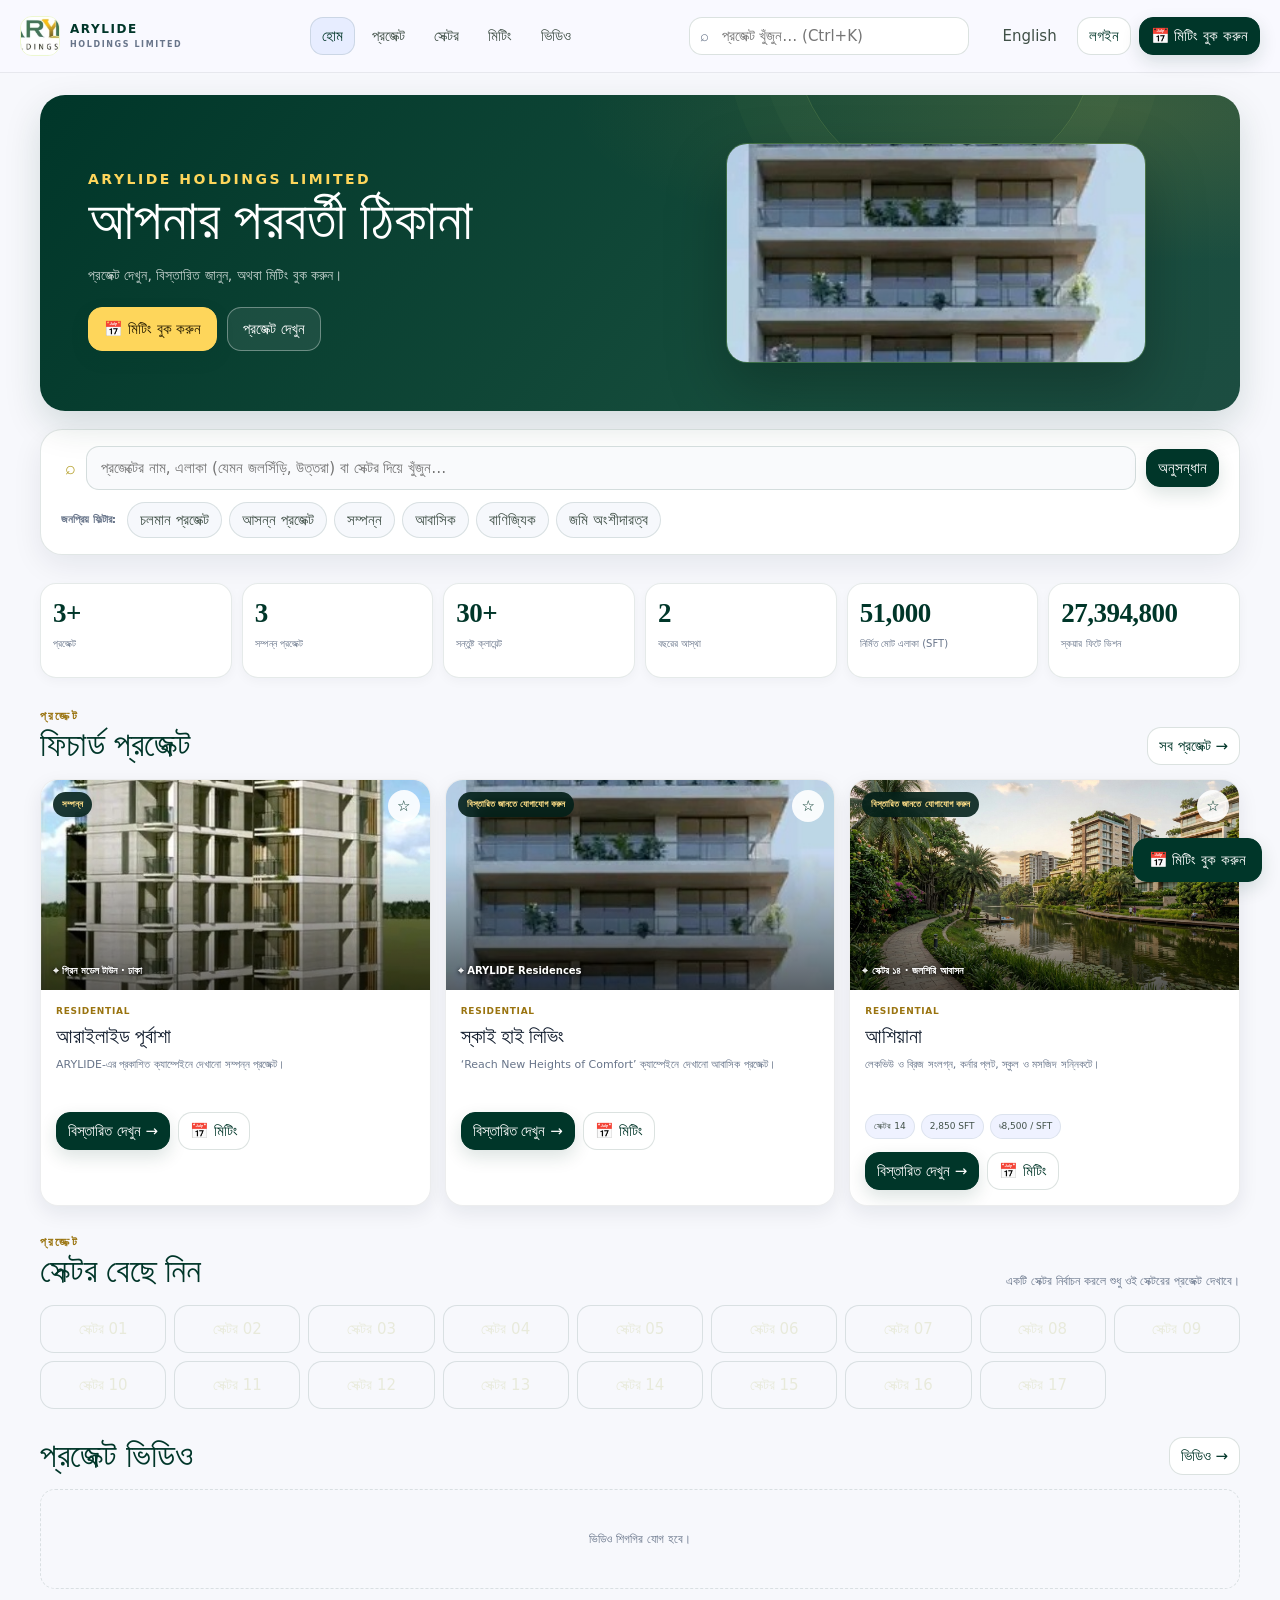
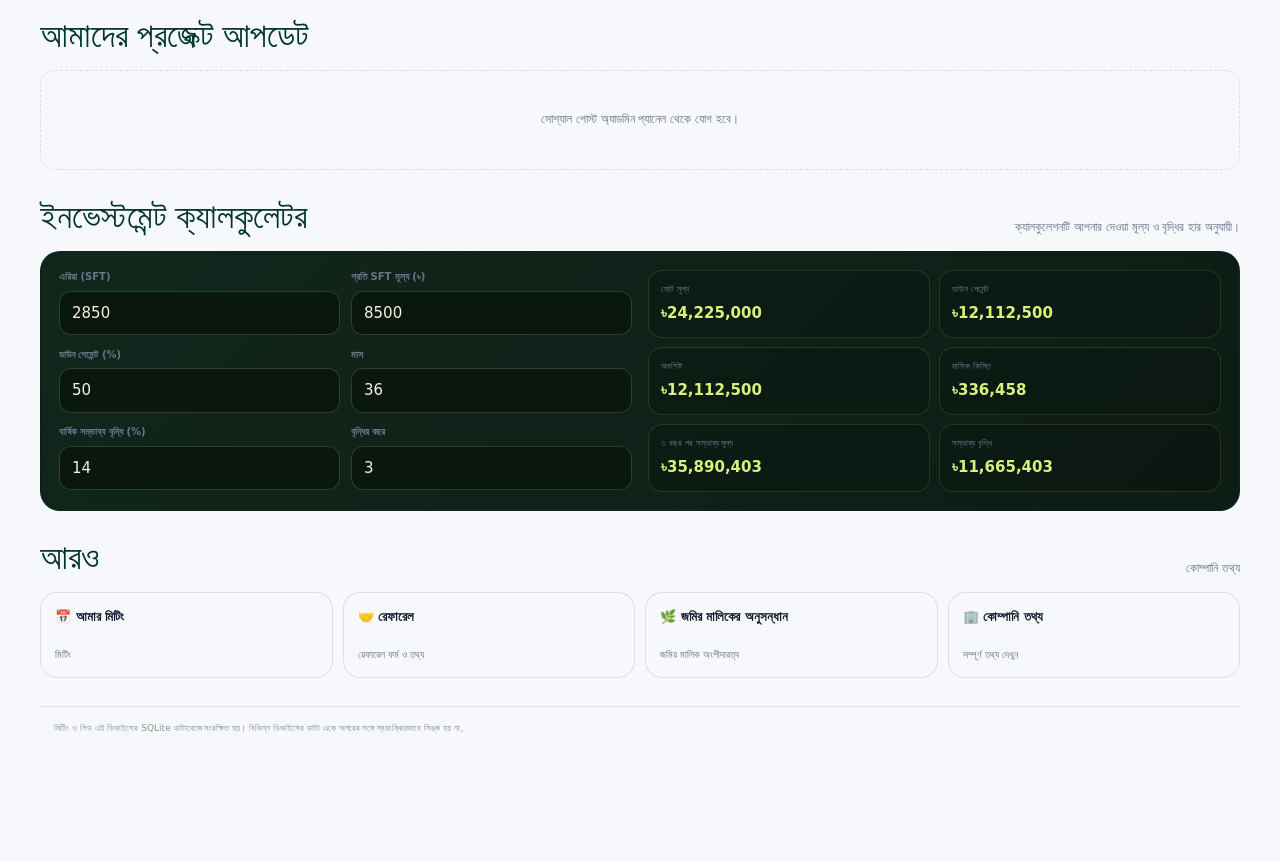
==== commit 84fac096: "feat: complete ARYLIDE 24/7 serverless cloud architecture, Sovereign Admin Suite, and Vercel/Netlify" ====
--- a/frontend/index.html
+++ b/frontend/index.html
@@ -1,1509 +1,3042 @@
 <!doctype html>
+
 <html lang="en">
+
 <head>
+
   <meta charset="utf-8">
+
   <meta name="viewport" content="width=device-width, initial-scale=1">
+
   <meta name="theme-color" content="#0c1513">
+
   <meta name="description" content="Explore ARYLIDE Holdings Limited's residential portfolio, land partnerships, and a source-linked guide to Jolshiri Abashon.">
+
   <meta name="apple-mobile-web-app-capable" content="yes">
+
   <meta name="apple-mobile-web-app-title" content="ARYLIDE">
+
   <meta name="apple-mobile-web-app-status-bar-style" content="black-translucent">
+
   <meta name="mobile-web-app-capable" content="yes">
+
   <link rel="manifest" href="manifest.webmanifest">
+
   <link rel="stylesheet" href="/app.css?v=20261012-meetings-1">
+
   <link rel="apple-touch-icon" href="assets/apple-touch-icon.png">
+
   <link rel="icon" type="image/png" sizes="64x64" href="assets/favicon-64.png">
+
   <title>ARYLIDE | Build What Comes Next</title>
+
   <style>
+
     :root {
+
       --night: #0c1513;
+
       --night-2: #11241d;
+
       --forest: #18392f;
+
       --forest-2: #244b3d;
+
       --forest-3: #37614e;
+
       --mint: #bbd0a4;
+
       --lime: #d7e36b;
+
       --gold: #d7b85e;
+
       --paper: #f4f6f1;
+
       --paper-2: #e9eee6;
+
       --white: #fff;
+
       --ink: #18211d;
+
       --muted: #68766e;
+
       --line: rgba(22, 50, 39, .15);
+
       --line-light: rgba(255,255,255,.14);
+
       --shadow: 0 24px 70px rgba(10, 26, 20, .16);
+
       --sans: Inter, "Segoe UI", system-ui, -apple-system, BlinkMacSystemFont, Arial, sans-serif;
+
       --serif: "Iowan Old Style", "Palatino Linotype", "Book Antiqua", Georgia, serif;
+
     }
+
     * { box-sizing: border-box; }
+
     html { scroll-behavior: smooth; scroll-padding-top: 92px; }
+
     body { margin: 0; color: var(--ink); background: var(--paper); font-family: var(--sans); font-size: 15px; line-height: 1.65; -webkit-font-smoothing: antialiased; }
+
     img { display: block; max-width: 100%; }
+
     a { color: inherit; text-decoration: none; }
+
     button, input, select, textarea { font: inherit; }
+
     button, a { -webkit-tap-highlight-color: transparent; }
+
     :focus-visible { outline: 3px solid var(--gold); outline-offset: 3px; }
+
     ::selection { color: var(--night); background: var(--lime); }
+
     .wrap { width: min(1240px, calc(100% - 48px)); margin-inline: auto; }
+
     .eyebrow { display: flex; align-items: center; gap: 10px; margin: 0 0 15px; color: #6e875a; font-family: var(--sans); font-size: 10px; font-weight: 800; letter-spacing: .17em; line-height: 1.45; text-transform: uppercase; }
+
     .eyebrow::before { width: 22px; height: 1px; flex: none; background: currentColor; content: ""; }
+
     .section-title { max-width: 800px; margin: 0; color: var(--night-2); font-family: var(--serif); font-size: clamp(34px, 4.6vw, 58px); font-weight: 500; line-height: 1.1; letter-spacing: -.045em; text-wrap: balance; }
+
     .section-copy { max-width: 650px; margin: 18px 0 0; color: var(--muted); font-size: 14px; line-height: 1.9; }
+
     .btn { display: inline-flex; min-height: 48px; align-items: center; justify-content: center; gap: 11px; padding: 0 19px; border: 1px solid transparent; border-radius: 5px; cursor: pointer; font-size: 12px; font-weight: 750; transition: transform .2s ease, background .2s ease, color .2s ease, border-color .2s ease; }
+
     .btn:hover { transform: translateY(-2px); }
+
     .btn svg { width: 16px; height: 16px; flex: none; }
+
     .btn-lime { color: #14251d; background: var(--lime); }
+
     .btn-lime:hover { background: #e3ed87; }
+
     .btn-outline-light { color: white; border-color: rgba(255,255,255,.28); background: rgba(255,255,255,.025); }
+
     .btn-outline-light:hover { border-color: rgba(255,255,255,.68); background: rgba(255,255,255,.08); }
+
     .btn-green { color: white; background: var(--forest); }
+
     .btn-green:hover { background: #244e3e; }
+
     .btn-outline { color: var(--forest); border-color: rgba(24,57,47,.26); background: transparent; }
+
     .btn-outline:hover { border-color: var(--forest); background: rgba(24,57,47,.05); }
+
     .install-btn[hidden] { display: none !important; }
+
     .icon { display: inline-block; width: 18px; height: 18px; flex: none; }
+
     .sr-only { position: absolute; width: 1px; height: 1px; padding: 0; margin: -1px; overflow: hidden; clip: rect(0,0,0,0); white-space: nowrap; border: 0; }
 
+
+
     /* navigation */
+
     .utility-bar { color: rgba(255,255,255,.71); background: #08100e; font-size: 10px; letter-spacing: .045em; }
+
     .utility-inner { display: flex; min-height: 31px; align-items: center; justify-content: space-between; gap: 16px; }
+
     .utility-left, .utility-right { display: flex; align-items: center; gap: 9px; }
+
     .utility-dot { width: 6px; height: 6px; border-radius: 50%; background: var(--lime); box-shadow: 0 0 0 4px rgba(215,227,107,.12); }
+
     .utility-right a { color: white; }
+
     .utility-right a:hover { color: var(--lime); }
+
     .site-header { position: sticky; z-index: 50; top: 0; border-bottom: 1px solid rgba(20,45,35,.09); background: rgba(248,250,246,.96); backdrop-filter: blur(18px); }
+
     .nav { display: flex; min-height: 76px; align-items: center; gap: 30px; }
+
     .brand-link { display: inline-flex; flex: none; align-items: center; padding: 3px 7px; border-radius: 3px; background: #fff; }
+
     .brand-img { width: 194px; height: 47px; object-fit: contain; }
+
     .nav-links { display: flex; align-items: center; gap: clamp(18px, 2.8vw, 35px); margin-left: auto; }
+
     .nav-links a { position: relative; color: #536259; font-size: 11px; font-weight: 650; transition: color .2s ease; }
+
     .nav-links a:hover { color: var(--forest); }
+
     .nav-links a:not(.nav-call)::after { position: absolute; right: 0; bottom: -7px; left: 0; height: 1px; background: var(--forest); content: ""; transform: scaleX(0); transform-origin: right; transition: transform .2s ease; }
+
     .nav-links a:not(.nav-call):hover::after { transform: scaleX(1); transform-origin: left; }
+
     .nav-call { display: inline-flex; min-height: 40px; align-items: center; gap: 9px; padding: 0 14px; color: white !important; background: var(--forest); }
+
     .nav-call:hover { background: var(--night-2); }
+
     .nav-call svg { width: 14px; height: 14px; }
+
     .menu-toggle { display: none; width: 42px; height: 42px; flex: none; place-items: center; border: 1px solid var(--line); border-radius: 5px; color: var(--forest); background: transparent; cursor: pointer; }
+
     .menu-toggle svg { width: 20px; height: 20px; }
 
+
+
     /* hero + interactive isometric city model */
+
     .hero { position: relative; overflow: hidden; color: white; background: var(--night); }
+
     .hero::before { position: absolute; inset: 0; background-image: linear-gradient(rgba(255,255,255,.025) 1px, transparent 1px), linear-gradient(90deg, rgba(255,255,255,.025) 1px, transparent 1px); background-size: 42px 42px; content: ""; mask-image: linear-gradient(90deg, transparent, #000 65%); opacity: .55; }
+
     .hero::after { position: absolute; top: -260px; right: -110px; width: 760px; height: 760px; border: 1px solid rgba(190,220,150,.075); border-radius: 50%; content: ""; box-shadow: 0 0 0 68px rgba(190,220,150,.025), 0 0 0 136px rgba(190,220,150,.018); pointer-events: none; }
+
     .hero-grid { position: relative; z-index: 1; display: grid; min-height: 705px; grid-template-columns: .85fr 1.15fr; align-items: center; gap: clamp(30px, 4.6vw, 66px); padding-block: 52px 76px; }
+
     .hero-copy-block { position: relative; z-index: 2; padding-block: 14px; }
+
     .hero-kicker { display: flex; align-items: center; gap: 10px; margin: 0 0 24px; color: var(--lime); font-size: 10px; font-weight: 800; letter-spacing: .17em; text-transform: uppercase; }
+
     .hero-kicker i { display: inline-block; width: 7px; height: 7px; border-radius: 50%; background: var(--lime); box-shadow: 0 0 0 5px rgba(215,227,107,.13); }
+
     .hero h1 { max-width: 620px; margin: 0; color: white; font-family: var(--serif); font-size: clamp(48px, 6.6vw, 82px); font-weight: 500; line-height: .99; letter-spacing: -.06em; text-wrap: balance; }
+
     .hero h1 span { color: var(--mint); font-style: italic; }
+
     .hero-description { max-width: 520px; margin: 24px 0 0; color: rgba(255,255,255,.65); font-size: 14px; line-height: 1.9; }
+
     .hero-actions { display: flex; flex-wrap: wrap; gap: 10px; margin-top: 28px; }
+
     .hero-notes { display: flex; flex-wrap: wrap; gap: 17px; margin-top: 32px; color: rgba(255,255,255,.48); font-size: 9px; letter-spacing: .09em; text-transform: uppercase; }
+
     .hero-notes span { display: inline-flex; align-items: center; gap: 8px; }
+
     .hero-notes svg { width: 14px; height: 14px; color: var(--mint); }
+
     .hero-notes b { color: inherit; font-weight: 400; }
+
     .hero-scene-wrap { position: relative; min-width: 0; perspective: 1300px; }
+
     .scene-card { position: relative; isolation: isolate; min-height: 526px; overflow: hidden; border: 1px solid rgba(255,255,255,.14); border-radius: 13px; background: linear-gradient(145deg, rgba(255,255,255,.075), rgba(255,255,255,.022)); box-shadow: 0 35px 100px rgba(0,0,0,.38), inset 0 1px 0 rgba(255,255,255,.08); transform-style: preserve-3d; }
+
     .scene-card::before { position: absolute; z-index: -1; inset: 0; background: radial-gradient(circle at 53% 46%, rgba(133,176,122,.17), transparent 55%), radial-gradient(circle at 90% 9%, rgba(215,227,107,.11), transparent 24%); content: ""; }
+
     .scene-toolbar { position: relative; z-index: 4; display: flex; height: 49px; align-items: center; justify-content: space-between; gap: 12px; padding: 0 15px; border-bottom: 1px solid rgba(255,255,255,.12); color: rgba(255,255,255,.6); font-family: Arial, sans-serif; font-size: 9px; font-weight: 700; letter-spacing: .13em; }
+
     .scene-status { display: inline-flex; align-items: center; gap: 8px; color: rgba(255,255,255,.82); }
+
     .scene-status i { width: 6px; height: 6px; border-radius: 50%; background: #9ed397; box-shadow: 0 0 10px #9ed397; }
+
     .motion-toggle { display: inline-flex; align-items: center; gap: 7px; padding: 5px 8px; border: 1px solid rgba(255,255,255,.14); border-radius: 3px; color: rgba(255,255,255,.65); background: rgba(255,255,255,.025); cursor: pointer; font-family: Arial, sans-serif; font-size: 9px; letter-spacing: .04em; }
+
     .motion-toggle:hover { border-color: rgba(255,255,255,.36); color: white; }
+
     .motion-toggle svg { width: 12px; height: 12px; }
+
     .scene-viewport { position: relative; display: grid; height: 426px; place-items: center; overflow: hidden; }
+
     .scene-glow { position: absolute; width: 77%; aspect-ratio: 1; border: 1px solid rgba(182,212,155,.07); border-radius: 50%; box-shadow: 0 0 0 34px rgba(182,212,155,.025), 0 0 0 70px rgba(182,212,155,.018), 0 0 54px rgba(143,181,122,.09) inset; animation: halo 6s ease-in-out infinite alternate; }
+
     .scene-model { position: relative; width: min(100%, 610px); transform: perspective(1200px) rotateX(var(--tilt-y, 0deg)) rotateY(var(--tilt-x, 0deg)); transform-style: preserve-3d; transition: transform .22s ease-out; animation: model-float 6.8s ease-in-out infinite; }
+
     .scene-model svg { width: 100%; height: auto; overflow: visible; filter: drop-shadow(0 22px 18px rgba(0,0,0,.2)); }
+
     .scene-world { transform-origin: 50% 50%; }
+
     .city-tower { transform-box: fill-box; transform-origin: center bottom; animation: tower-breathe 5s ease-in-out infinite alternate; }
+
     .city-tower:nth-of-type(2n) { animation-delay: -2s; }
+
     .city-tower:nth-of-type(3n) { animation-delay: -3.6s; }
+
     .tower-window { stroke: rgba(226,239,213,.54); stroke-width: 1; }
+
     .tree-crown { transform-box: fill-box; transform-origin: center bottom; animation: tree-sway 4s ease-in-out infinite alternate; }
+
     .tree-crown:nth-of-type(2n) { animation-delay: -1.6s; }
+
     .beacon-ring { transform-box: fill-box; transform-origin: center; animation: beacon 2.6s ease-out infinite; }
+
     .beacon-ring.delay { animation-delay: 1.3s; }
+
     .scene-float { position: absolute; z-index: 5; display: flex; align-items: center; gap: 10px; padding: 10px 13px; border: 1px solid rgba(255,255,255,.14); border-radius: 7px; color: white; background: rgba(12,27,22,.77); box-shadow: 0 12px 28px rgba(0,0,0,.2); backdrop-filter: blur(12px); animation: card-float 5s ease-in-out infinite; }
+
     .scene-float .mini-icon { display: grid; width: 30px; height: 30px; flex: none; place-items: center; border-radius: 5px; color: var(--lime); background: rgba(215,227,107,.12); }
+
     .scene-float .mini-icon svg { width: 17px; height: 17px; }
+
     .scene-float span { display: flex; flex-direction: column; color: rgba(255,255,255,.53); font-family: Arial, sans-serif; font-size: 8px; letter-spacing: .1em; line-height: 1.45; text-transform: uppercase; }
+
     .scene-float strong { color: white; font-size: 12px; letter-spacing: .015em; text-transform: none; }
+
     .scene-float.f1 { top: 69px; left: 16px; }
+
     .scene-float.f2 { right: 16px; bottom: 39px; animation-delay: -2s; }
+
     .scene-label { position: absolute; z-index: 2; color: rgba(221,238,206,.48); font-family: Arial, sans-serif; font-size: 8px; letter-spacing: .15em; }
+
     .scene-label.l1 { top: 99px; right: 24px; }
+
     .scene-label.l2 { bottom: 35px; left: 24px; }
+
     .scene-foot { display: flex; min-height: 50px; align-items: center; justify-content: space-between; gap: 12px; padding: 0 16px; border-top: 1px solid rgba(255,255,255,.1); color: rgba(255,255,255,.39); font-family: Arial, sans-serif; font-size: 8px; letter-spacing: .12em; text-transform: uppercase; }
+
     .scene-foot strong { color: var(--mint); font-weight: 600; }
+
     .hero-statbar { position: relative; z-index: 2; border-top: 1px solid rgba(255,255,255,.1); background: rgba(255,255,255,.025); }
+
     .hero-stats { display: grid; grid-template-columns: repeat(4,1fr); }
+
     .hero-stat { min-height: 96px; display: flex; flex-direction: column; justify-content: center; padding: 15px 23px; border-right: 1px solid rgba(255,255,255,.11); }
+
     .hero-stat:first-child { padding-left: 0; }
+
     .hero-stat:last-child { border-right: 0; }
+
     .hero-stat strong { color: white; font-family: Arial, sans-serif; font-size: clamp(20px,2.5vw,29px); font-weight: 500; letter-spacing: -.055em; line-height: 1.2; }
+
     .hero-stat span { margin-top: 5px; color: rgba(255,255,255,.48); font-size: 10px; line-height: 1.4; }
+
     .hero-stat small { color: var(--mint); font-size: 8px; font-weight: 700; letter-spacing: .1em; text-transform: uppercase; }
 
+
+
     /* motion / ticker */
+
     .ticker { overflow: hidden; border-bottom: 1px solid rgba(24,57,47,.08); background: #e8eee4; }
+
     .ticker-track { display: flex; width: max-content; align-items: center; gap: 32px; min-height: 49px; animation: ticker-scroll 38s linear infinite; }
+
     .ticker span { display: inline-flex; align-items: center; gap: 10px; color: #576b5e; font-family: Arial, sans-serif; font-size: 9px; font-weight: 700; letter-spacing: .13em; text-transform: uppercase; white-space: nowrap; }
+
     .ticker span::before { width: 5px; height: 5px; border-radius: 50%; background: #91a65e; content: ""; }
+
     .ticker:hover .ticker-track { animation-play-state: paused; }
 
+
+
     /* ARYLIDE company overview */
+
     .company-overview { padding: 82px 0; background: #edf2e9; }
+
     .company-overview-grid { display: grid; grid-template-columns: 1.1fr .9fr; align-items: center; gap: clamp(25px,5vw,62px); }
+
     .company-overview .section-title { max-width: 650px; }
+
     .company-overview-copy { max-width: 660px; margin: 17px 0 0; color: var(--muted); font-size: 13px; line-height: 1.9; }
+
     .company-overview-note { margin: 11px 0 0; color: #7c877e; font-size: 9px; line-height: 1.7; }
+
     .company-metrics { display: grid; grid-template-columns: repeat(3,minmax(0,1fr)); gap: 10px; }
+
     .company-metric { min-height: 126px; padding: 18px; border: 1px solid rgba(24,57,47,.12); border-radius: 7px; background: rgba(255,255,255,.82); }
+
     .company-metric strong { display: block; color: #b5a02b; font-family: Arial,sans-serif; font-size: clamp(24px,3vw,36px); font-weight: 750; letter-spacing: -.055em; line-height: 1.1; }
+
     .company-metric span { display: block; margin-top: 9px; color: #526257; font-size: 9px; font-weight: 750; letter-spacing: .065em; line-height: 1.45; text-transform: uppercase; }
+
     .lead-form-grid { display: grid; grid-template-columns: repeat(2,minmax(0,1fr)); gap: 14px; margin-top: 25px; }
+
     .lead-form-grid .contact-form { background: #10251d; }
+
     .lead-form-grid .contact-form h3 { color: #f7f7ef; }
+
     .lead-form-grid .form-bottom { align-items: flex-end; }
+
     @media(max-width:760px) { .lead-form-grid { grid-template-columns: 1fr; } }
 
+
+
     /* location overview */
+
     .location-section { padding: 112px 0 106px; }
+
     .section-top { display: flex; align-items: end; justify-content: space-between; gap: 30px; margin-bottom: 48px; }
+
     .section-top .section-copy { max-width: 445px; margin: 0 0 3px; }
+
     .location-grid { display: grid; grid-template-columns: .9fr 1.1fr; gap: clamp(30px,5vw,65px); align-items: stretch; }
+
     .location-visual { position: relative; display: block; min-height: 410px; overflow: hidden; border: 1px solid rgba(24,57,47,.1); border-radius: 10px; background: #e3ebe0; box-shadow: var(--shadow); cursor: pointer; transition: transform .22s ease, box-shadow .22s ease; }
+
     .location-visual:hover { box-shadow: 0 28px 70px rgba(10,26,20,.2); transform: translateY(-3px); }
+
     .map-action-hint { position: absolute; z-index: 2; bottom: 12px; left: 13px; display: inline-flex; align-items: center; gap: 7px; padding: 7px 10px; border: 1px solid rgba(255,255,255,.35); border-radius: 4px; color: white; background: rgba(24,57,47,.91); font-family: Arial,sans-serif; font-size: 8px; font-weight: 750; letter-spacing: .08em; text-transform: uppercase; }
+
     .map-action-hint svg { width: 13px; height: 13px; }
+
     .location-visual::before { position: absolute; inset: 0; background: radial-gradient(circle at 38% 48%, rgba(127,163,110,.1), transparent 60%); content: ""; }
+
     .location-visual svg { position: absolute; inset: 0; width: 100%; height: 100%; }
+
     .not-to-scale { position: absolute; right: 13px; bottom: 12px; padding: 6px 8px; border: 1px solid rgba(24,57,47,.12); border-radius: 3px; color: rgba(24,57,47,.58); background: rgba(255,255,255,.68); font-family: Arial, sans-serif; font-size: 8px; letter-spacing: .1em; text-transform: uppercase; }
+
     .location-info { display: flex; flex-direction: column; justify-content: center; }
+
     .location-info .section-title { font-size: clamp(33px,3.8vw,48px); }
+
     .location-info > p { max-width: 600px; margin: 16px 0 0; color: var(--muted); font-size: 13px; line-height: 1.9; }
+
     .location-cards { display: grid; grid-template-columns: repeat(2,1fr); gap: 10px; margin-top: 25px; }
+
     .location-fact { padding: 15px 16px; border: 1px solid rgba(24,57,47,.11); border-radius: 6px; background: rgba(255,255,255,.72); }
+
     .location-fact span { display: block; color: #839079; font-family: Arial,sans-serif; font-size: 8px; font-weight: 700; letter-spacing: .12em; text-transform: uppercase; }
+
     .location-fact strong { display: block; margin-top: 5px; color: var(--forest); font-size: 13px; font-weight: 700; line-height: 1.5; }
+
     .location-actions { display: flex; flex-wrap: wrap; align-items: center; gap: 9px; margin-top: 22px; }
+
     .location-actions .btn { min-height: 44px; }
+
     .location-actions .btn svg { width: 16px; height: 16px; }
+
     .location-pin-note { max-width: 570px; margin: 10px 0 0 !important; color: #7b867f !important; font-size: 9px !important; line-height: 1.7 !important; }
+
     .source-inline { display: inline-flex; align-items: center; gap: 6px; margin-top: 17px; color: #4f715e; font-size: 10px; font-weight: 700; }
+
     .source-inline svg { width: 13px; height: 13px; }
+
     .source-inline:hover { color: #243d30; }
+
     .route-details { margin-top: 16px; border-top: 1px solid var(--line); }
+
     .route-details summary { display: flex; justify-content: space-between; gap: 12px; padding: 12px 0; color: var(--forest); cursor: pointer; font-size: 11px; font-weight: 700; list-style: none; }
+
     .route-details summary::-webkit-details-marker { display: none; }
+
     .route-details summary::after { content: "+"; color: #7c955c; font-size: 18px; font-weight: 400; line-height: 1; }
+
     .route-details[open] summary::after { content: "−"; }
+
     .route-details p { margin: 0 0 14px; color: var(--muted); font-size: 11px; line-height: 1.8; }
 
+
+
     /* sourced masterplan data */
+
     .plan-section { position: relative; overflow: hidden; padding: 104px 0 112px; color: white; background: var(--night-2); }
+
     .plan-section::before { position: absolute; top: -270px; right: -110px; width: 650px; height: 650px; border: 1px solid rgba(215,227,107,.09); border-radius: 50%; content: ""; box-shadow: 0 0 0 70px rgba(215,227,107,.023), 0 0 0 140px rgba(215,227,107,.015); }
+
     .plan-section .eyebrow { color: var(--lime); }
+
     .plan-section .section-title { color: white; }
+
     .plan-section .section-copy { color: rgba(255,255,255,.59); }
+
     .plan-head { position: relative; z-index: 1; display: flex; align-items: end; justify-content: space-between; gap: 25px; margin-bottom: 40px; }
+
     .plan-badge { display: inline-flex; align-items: center; gap: 9px; padding: 9px 12px; border: 1px solid rgba(215,227,107,.28); border-radius: 4px; color: var(--lime); background: rgba(215,227,107,.06); font-family: Arial, sans-serif; font-size: 8px; font-weight: 700; letter-spacing: .12em; text-transform: uppercase; white-space: nowrap; }
+
     .plan-badge svg { width: 14px; height: 14px; }
+
     .plan-tiles { position: relative; z-index: 1; display: grid; grid-template-columns: repeat(4,1fr); gap: 12px; }
+
     .plan-tile { position: relative; min-height: 155px; padding: 21px 20px; overflow: hidden; border: 1px solid rgba(255,255,255,.12); border-radius: 7px; background: linear-gradient(145deg,rgba(255,255,255,.075),rgba(255,255,255,.025)); }
+
     .plan-tile::after { position: absolute; right: -20px; bottom: -35px; width: 94px; height: 94px; border: 1px solid rgba(215,227,107,.13); border-radius: 50%; content: ""; box-shadow: 0 0 0 14px rgba(215,227,107,.025); }
+
     .plan-tile span { display: block; color: rgba(255,255,255,.47); font-family: Arial,sans-serif; font-size: 8px; font-weight: 700; letter-spacing: .12em; text-transform: uppercase; }
+
     .plan-tile strong { display: block; margin-top: 14px; color: var(--mint); font-family: Arial,sans-serif; font-size: clamp(25px,3vw,37px); font-weight: 500; letter-spacing: -.06em; line-height: 1.08; }
+
     .plan-tile small { display: block; max-width: 200px; margin-top: 8px; color: rgba(255,255,255,.49); font-size: 10px; line-height: 1.55; }
+
     .landuse-panel { position: relative; z-index: 1; display: grid; grid-template-columns: .82fr 1.18fr; gap: 38px; margin-top: 20px; padding: clamp(24px,4vw,42px); border: 1px solid rgba(255,255,255,.12); border-radius: 8px; background: rgba(255,255,255,.035); }
+
     .landuse-panel h3 { margin: 0; color: white; font-family: var(--serif); font-size: 28px; font-weight: 500; line-height: 1.15; }
+
     .landuse-panel > div:first-child p { margin: 12px 0 0; color: rgba(255,255,255,.53); font-size: 11px; line-height: 1.8; }
+
     .landuse-list { display: grid; gap: 15px; }
+
     .landuse-row { display: grid; grid-template-columns: minmax(118px,.65fr) 1.35fr auto; align-items: center; gap: 13px; }
+
     .landuse-row span { color: rgba(255,255,255,.71); font-size: 10px; }
+
     .landuse-row strong { color: white; font-family: Arial,sans-serif; font-size: 10px; font-weight: 600; white-space: nowrap; }
+
     .landuse-track { height: 5px; overflow: hidden; border-radius: 9px; background: rgba(255,255,255,.1); }
+
     .landuse-track i { display: block; height: 100%; border-radius: inherit; background: linear-gradient(90deg,#8aa969,var(--lime)); box-shadow: 0 0 10px rgba(215,227,107,.2); }
+
     .plan-disclaimer { position: relative; z-index: 1; margin: 15px 0 0; color: rgba(255,255,255,.4); font-size: 9px; line-height: 1.7; }
+
     .plan-details { position: relative; z-index: 1; margin-top: 15px; border: 1px solid rgba(255,255,255,.12); border-radius: 6px; background: rgba(0,0,0,.12); }
+
     .plan-details summary { display: flex; align-items: center; justify-content: space-between; gap: 14px; padding: 15px 17px; color: rgba(255,255,255,.86); cursor: pointer; font-size: 11px; font-weight: 700; list-style: none; }
+
     .plan-details summary::-webkit-details-marker { display: none; }
+
     .plan-details summary::after { content: "+"; color: var(--lime); font-size: 20px; font-weight: 300; }
+
     .plan-details[open] summary::after { content: "−"; }
+
     .plan-table-wrap { overflow: auto; padding: 0 17px 17px; }
+
     .plan-table { width: 100%; border-collapse: collapse; color: rgba(255,255,255,.68); font-size: 10px; }
+
     .plan-table th, .plan-table td { padding: 9px 10px; border-bottom: 1px solid rgba(255,255,255,.085); text-align: left; white-space: nowrap; }
+
     .plan-table th { color: var(--mint); font-size: 8px; letter-spacing: .09em; text-transform: uppercase; }
+
     .plan-table tr:last-child td { border-bottom: 0; }
 
+
+
     /* facilities in the official layout */
+
     .facilities-section { padding: 107px 0 113px; background: #e9eee7; }
+
     .facilities-head { display: flex; align-items: end; justify-content: space-between; gap: 26px; margin-bottom: 38px; }
+
     .facilities-head .section-copy { max-width: 450px; margin-bottom: 2px; }
+
     .facility-grid { display: grid; grid-template-columns: repeat(3,1fr); gap: 12px; }
+
     .facility-card { position: relative; min-height: 230px; padding: 24px; overflow: hidden; border: 1px solid rgba(24,57,47,.1); border-radius: 7px; background: rgba(255,255,255,.74); transition: transform .22s ease, box-shadow .22s ease, border-color .22s ease; }
+
     .facility-card:hover { border-color: rgba(24,57,47,.24); box-shadow: 0 17px 38px rgba(22,54,39,.08); transform: translateY(-3px); }
+
     .facility-num { color: #849777; font-family: Arial,sans-serif; font-size: 9px; font-weight: 700; letter-spacing: .13em; }
+
     .facility-card h3 { margin: 19px 0 9px; color: var(--forest); font-size: 15px; font-weight: 750; }
+
     .facility-card p { margin: 0; color: var(--muted); font-size: 11px; line-height: 1.8; }
+
     .facility-card .card-icon { position: absolute; top: 20px; right: 20px; display: grid; width: 39px; height: 39px; place-items: center; border: 1px solid rgba(24,57,47,.14); border-radius: 50%; color: #6e8a58; background: #f7f9f4; }
+
     .facility-card .card-icon svg { width: 18px; height: 18px; }
+
     .facility-detail { margin-top: 15px; border: 1px solid rgba(24,57,47,.14); border-radius: 6px; background: rgba(255,255,255,.66); }
+
     .facility-detail summary { display: flex; align-items: center; justify-content: space-between; gap: 15px; padding: 15px 18px; color: var(--forest); cursor: pointer; font-size: 11px; font-weight: 750; list-style: none; }
+
     .facility-detail summary::-webkit-details-marker { display: none; }
+
     .facility-detail summary::after { content: "+"; color: #7d955e; font-size: 20px; font-weight: 300; }
+
     .facility-detail[open] summary::after { content: "−"; }
+
     .facility-detail-body { display: grid; grid-template-columns: repeat(2,1fr); gap: 12px; padding: 0 18px 19px; }
+
     .detail-group { padding: 13px; border-radius: 4px; background: rgba(24,57,47,.045); }
+
     .detail-group strong { display: block; margin-bottom: 5px; color: var(--forest); font-size: 10px; }
+
     .detail-group p { margin: 0; color: var(--muted); font-size: 10px; line-height: 1.8; }
 
+
+
     /* project update stream */
+
     .updates-section { padding: 103px 0 108px; color: white; background: var(--forest); }
+
     .updates-section .eyebrow { color: var(--lime); }
+
     .updates-section .section-title { color: white; }
+
     .updates-section .section-copy { color: rgba(255,255,255,.6); }
+
     .updates-head { display: flex; align-items: end; justify-content: space-between; gap: 25px; margin-bottom: 35px; }
+
     .updates-head .section-copy { max-width: 450px; margin: 0; }
+
     .update-grid { display: grid; grid-template-columns: repeat(4,1fr); gap: 10px; }
+
     .update-card { display: flex; min-height: 172px; flex-direction: column; justify-content: space-between; padding: 19px; border: 1px solid rgba(255,255,255,.17); border-radius: 6px; background: rgba(255,255,255,.035); transition: border-color .2s ease, background .2s ease, transform .2s ease; }
+
     .update-card:hover { border-color: rgba(215,227,107,.47); background: rgba(255,255,255,.07); transform: translateY(-3px); }
+
     .update-card span { display: inline-flex; align-items: center; gap: 7px; color: var(--lime); font-family: Arial,sans-serif; font-size: 8px; font-weight: 700; letter-spacing: .11em; text-transform: uppercase; }
+
     .update-card span::before { width: 5px; height: 5px; border-radius: 50%; background: var(--lime); content: ""; }
+
     .update-card strong { display: block; max-width: 210px; color: white; font-family: var(--serif); font-size: 22px; font-weight: 500; line-height: 1.2; }
+
     .update-card small { color: rgba(255,255,255,.47); font-size: 9px; line-height: 1.6; }
+
     .update-foot { display: flex; align-items: center; justify-content: space-between; gap: 20px; margin-top: 19px; padding-top: 17px; border-top: 1px solid rgba(255,255,255,.13); }
+
     .update-foot p { max-width: 730px; margin: 0; color: rgba(255,255,255,.48); font-size: 9px; line-height: 1.7; }
+
     .update-foot .btn { flex: none; }
 
+
+
     /* residential offer from Arylide campaign */
+
     .home-offer-section { padding: 102px 0; background: var(--paper); }
+
     .home-offer { display: grid; grid-template-columns: 1fr .95fr; overflow: hidden; border: 1px solid rgba(24,57,47,.1); border-radius: 9px; background: #fff; box-shadow: var(--shadow); }
+
     .offer-visual { position: relative; min-height: 425px; overflow: hidden; background: #dce7df; }
+
     .offer-visual img { position: absolute; inset: 0; width: 100%; height: 100%; object-fit: cover; object-position: center; }
+
     .offer-visual::after { position: absolute; inset: 40% 0 0; background: linear-gradient(0deg,rgba(8,26,20,.55),transparent); content: ""; }
+
     .offer-visual-label { position: absolute; z-index: 1; right: 18px; bottom: 18px; left: 18px; display: flex; align-items: end; justify-content: space-between; gap: 14px; color: white; }
+
     .offer-visual-label span { font-family: Arial,sans-serif; font-size: 9px; font-weight: 700; letter-spacing: .13em; text-transform: uppercase; }
+
     .offer-visual-label small { color: rgba(255,255,255,.75); font-size: 9px; }
+
     .offer-copy { display: flex; flex-direction: column; justify-content: center; padding: clamp(27px,5vw,55px); }
+
     .offer-copy .section-title { font-size: clamp(33px,3.8vw,46px); }
+
     .offer-copy > p { margin: 15px 0 0; color: var(--muted); font-size: 12px; line-height: 1.9; }
+
     .offer-specs { display: grid; grid-template-columns: repeat(2,1fr); gap: 10px; margin: 22px 0; }
+
     .offer-spec { padding: 12px 13px; border: 1px solid rgba(24,57,47,.11); border-radius: 4px; background: #f8faf6; }
+
     .offer-spec strong { display: block; color: var(--forest); font-family: Arial,sans-serif; font-size: 20px; font-weight: 600; letter-spacing: -.04em; }
+
     .offer-spec span { display: block; margin-top: 3px; color: #758178; font-size: 9px; }
+
     .offer-tags { display: flex; flex-wrap: wrap; gap: 7px; margin: 0 0 20px; }
+
     .offer-tags span { padding: 6px 9px; border: 1px solid rgba(24,57,47,.12); border-radius: 20px; color: #5b6e61; font-size: 9px; }
+
     .offer-disclaimer { margin: 13px 0 0 !important; color: #7a857d !important; font-size: 9px !important; line-height: 1.7 !important; }
 
+
+
     /* portfolio dashboard */
+
     .portfolio-section { padding: 110px 0 115px; background: #e9eee7; }
+
     .portfolio-head { display: flex; align-items: end; justify-content: space-between; gap: 24px; margin-bottom: 29px; }
+
     .portfolio-head .section-copy { max-width: 450px; margin-bottom: 3px; }
+
     .portfolio-filters { display: flex; flex-wrap: wrap; gap: 7px; margin-bottom: 22px; }
+
     .filter-btn { min-height: 34px; padding: 0 12px; border: 1px solid rgba(24,57,47,.15); border-radius: 99px; color: #637169; background: transparent; cursor: pointer; font-family: Arial,sans-serif; font-size: 9px; font-weight: 700; transition: all .2s ease; }
+
     .filter-btn:hover, .filter-btn.active { border-color: var(--forest); color: white; background: var(--forest); }
+
     .project-grid { display: grid; grid-template-columns: repeat(3,1fr); gap: 14px; }
+
     .project-card { overflow: hidden; border: 1px solid rgba(24,57,47,.1); border-radius: 7px; background: white; box-shadow: 0 7px 20px rgba(20,50,37,.04); transition: transform .25s ease, box-shadow .25s ease; }
+
     .project-card:hover { box-shadow: 0 18px 36px rgba(20,50,37,.11); transform: translateY(-4px); }
+
     .project-card[hidden] { display: none !important; }
+
     .project-image { position: relative; height: 214px; overflow: hidden; background: #dfe8e0; }
+
     .project-image img { width: 100%; height: 100%; object-fit: cover; transition: transform .6s ease; }
+
     .project-card:hover .project-image img { transform: scale(1.04); }
+
     .project-image.poster { padding: 9px; background: #e3e9e3; }
+
     .project-image.poster img { object-fit: contain; }
+
     .project-image.poster.dark { background: #dfe8f0; }
+
     .project-chip { position: absolute; top: 12px; left: 12px; padding: 6px 8px; border: 1px solid rgba(255,255,255,.28); border-radius: 3px; color: white; background: rgba(13,37,28,.79); font-family: Arial,sans-serif; font-size: 8px; font-weight: 750; letter-spacing: .1em; text-transform: uppercase; }
+
     .project-body { padding: 19px 19px 18px; }
+
     .project-body .eyebrow { margin-bottom: 8px; font-size: 8px; }
+
     .project-body h3 { margin: 0; color: var(--forest); font-family: var(--serif); font-size: 24px; font-weight: 500; line-height: 1.15; }
+
     .project-body p { min-height: 42px; margin: 9px 0 12px; color: var(--muted); font-size: 10px; line-height: 1.75; }
+
     .project-meta { display: flex; flex-wrap: wrap; gap: 6px; margin-bottom: 15px; }
+
     .project-meta span { padding: 5px 7px; border-radius: 2px; color: #5e6d63; background: #eff3ed; font-size: 8px; }
+
     .project-link { display: inline-flex; align-items: center; gap: 7px; color: #496b55; font-size: 9px; font-weight: 750; }
+
     .project-link svg { width: 13px; height: 13px; }
+
     .project-link:hover { color: var(--night); }
+
     .portfolio-note { margin: 16px 0 0; color: #758078; font-size: 9px; line-height: 1.7; }
 
+
+
     /* supplied campaign artwork gallery */
+
     .campaign-section { padding: 92px 0; background: #f8faf6; }
+
     .campaign-head { display: flex; align-items: end; justify-content: space-between; gap: 25px; margin-bottom: 27px; }
+
     .campaign-head .section-copy { max-width: 450px; margin: 0 0 3px; }
+
     .campaign-grid { display: grid; grid-template-columns: repeat(4,1fr); gap: 12px; }
+
     .campaign-card { overflow: hidden; border: 1px solid rgba(24,57,47,.12); border-radius: 7px; background: white; box-shadow: 0 8px 23px rgba(20,50,37,.05); transition: transform .22s ease, box-shadow .22s ease; }
+
     .campaign-card:hover { box-shadow: 0 16px 34px rgba(20,50,37,.11); transform: translateY(-4px); }
+
     .campaign-art { position: relative; display: block; width: 100%; aspect-ratio: .9; padding: 8px; overflow: hidden; border: 0; background: #edf1ec; cursor: zoom-in; }
+
     .campaign-art img { width: 100%; height: 100%; object-fit: contain; transition: transform .45s ease; }
+
     .campaign-card:hover .campaign-art img { transform: scale(1.025); }
+
     .campaign-art::after { position: absolute; right: 13px; bottom: 13px; display: grid; width: 30px; height: 30px; place-items: center; border: 1px solid rgba(255,255,255,.65); border-radius: 50%; color: white; background: rgba(15,38,29,.72); content: "+"; font-family: Arial,sans-serif; font-size: 19px; font-weight: 300; line-height: 1; }
+
     .campaign-copy { padding: 14px 15px 16px; }
+
     .campaign-copy span { color: #829179; font-family: Arial,sans-serif; font-size: 8px; font-weight: 750; letter-spacing: .1em; text-transform: uppercase; }
+
     .campaign-copy h3 { margin: 5px 0 0; color: var(--forest); font-family: var(--serif); font-size: 19px; font-weight: 500; line-height: 1.2; }
+
     .campaign-copy p { margin: 6px 0 0; color: var(--muted); font-size: 9px; line-height: 1.65; }
+
     .lightbox[hidden] { display: none !important; }
+
     .lightbox { position: fixed; z-index: 110; inset: 0; display: grid; place-items: center; padding: 24px; background: rgba(5,12,10,.9); backdrop-filter: blur(10px); }
+
     .lightbox-inner { position: relative; display: flex; max-width: min(92vw,850px); max-height: 92vh; flex-direction: column; align-items: center; gap: 11px; }
+
     .lightbox img { display: block; max-width: 100%; max-height: 83vh; object-fit: contain; border-radius: 4px; box-shadow: 0 25px 80px rgba(0,0,0,.45); }
+
     .lightbox figcaption { color: rgba(255,255,255,.8); font-size: 11px; text-align: center; }
+
     .lightbox-close { position: fixed; top: 17px; right: 20px; display: grid; width: 42px; height: 42px; place-items: center; border: 1px solid rgba(255,255,255,.36); border-radius: 50%; color: white; background: rgba(255,255,255,.08); cursor: pointer; font-size: 25px; line-height: 1; }
+
     .lightbox-close:hover { background: rgba(255,255,255,.18); }
+
     body.lightbox-open { overflow: hidden; }
 
+
+
     /* ARYLIDE services */
+
     .services-section { padding: 92px 0; background: var(--paper-2); }
+
     .services-section .facility-grid { grid-template-columns: repeat(4,1fr); }
+
     .services-section .facility-card { min-height: 205px; background: rgba(255,255,255,.72); }
 
+
+
     /* landowner opportunity */
+
     .land-section { padding: 104px 0; background: var(--paper); }
+
     .land-card { display: grid; grid-template-columns: .8fr 1.2fr; overflow: hidden; border-radius: 10px; color: white; background: var(--night); box-shadow: var(--shadow); }
+
     .land-art { position: relative; min-height: 440px; overflow: hidden; background: #dfe6e4; }
+
     .land-art img { position: absolute; inset: 0; width: 100%; height: 100%; object-fit: cover; object-position: center top; }
+
     .land-content { padding: clamp(29px,5vw,56px); }
+
     .land-content .eyebrow { color: var(--lime); }
+
     .land-content .section-title { color: white; font-size: clamp(33px,3.8vw,47px); }
+
     .land-content > p { max-width: 660px; margin: 16px 0 0; color: rgba(255,255,255,.64); font-size: 12px; line-height: 1.9; }
+
     .land-points { display: grid; grid-template-columns: 1fr 1fr; gap: 9px; margin: 23px 0 25px; }
+
     .land-point { display: flex; align-items: flex-start; gap: 9px; color: rgba(255,255,255,.75); font-size: 10px; line-height: 1.6; }
+
     .land-point svg { width: 15px; height: 15px; flex: none; margin-top: 1px; color: var(--lime); }
+
     .land-disclaimer { margin: 15px 0 0 !important; color: rgba(255,255,255,.39) !important; font-size: 9px !important; }
+
     .authority-routes { display: grid; grid-template-columns: repeat(3,1fr); gap: 9px; margin-top: 21px; }
+
     .authority-route { padding: 12px; border: 1px solid rgba(255,255,255,.13); border-radius: 4px; background: rgba(255,255,255,.035); }
+
     .authority-route strong { display: block; color: var(--mint); font-size: 9px; }
+
     .authority-route span { display: block; margin-top: 5px; color: rgba(255,255,255,.47); font-size: 8px; line-height: 1.55; }
 
+
+
     /* referral banner */
+
     .referral { padding: 42px 0; background: #dce5d4; }
+
     .referral-box { display: flex; align-items: center; justify-content: space-between; gap: 25px; padding: 25px 32px; border: 1px solid rgba(24,57,47,.12); border-radius: 7px; background: #f8faf5; }
+
     .referral-left { display: flex; align-items: center; gap: 15px; }
+
     .referral-icon { display: grid; width: 47px; height: 47px; flex: none; place-items: center; border-radius: 50%; color: var(--forest); background: var(--lime); }
+
     .referral-icon svg { width: 22px; height: 22px; }
+
     .referral-copy .eyebrow { margin-bottom: 4px; }
+
     .referral-copy h2 { margin: 0; color: var(--forest); font-family: var(--serif); font-size: 25px; font-weight: 500; line-height: 1.2; }
+
     .referral-copy p { max-width: 650px; margin: 6px 0 0; color: var(--muted); font-size: 9px; line-height: 1.7; }
+
     .referral-amount { flex: none; padding-left: 25px; border-left: 1px solid var(--line); text-align: right; }
+
     .referral-amount strong { display: block; color: var(--forest); font-family: Arial,sans-serif; font-size: 27px; font-weight: 650; letter-spacing: -.05em; white-space: nowrap; }
+
     .referral-amount span { color: var(--muted); font-size: 8px; }
+
     .referral-steps { display: grid; grid-template-columns: repeat(3,1fr); gap: 10px; margin-top: 12px; }
+
     .referral-step { min-height: 142px; padding: 18px; border: 1px solid rgba(24,57,47,.12); border-radius: 6px; background: rgba(248,250,245,.92); }
+
     .referral-step b { display: block; color: #81916e; font-family: Arial,sans-serif; font-size: 8px; letter-spacing: .12em; text-transform: uppercase; }
+
     .referral-step strong { display: block; margin-top: 10px; color: var(--forest); font-family: var(--serif); font-size: 19px; font-weight: 500; line-height: 1.2; }
+
     .referral-step p { margin: 7px 0 0; color: var(--muted); font-size: 9px; line-height: 1.7; }
+
     .referral-terms { margin: 10px 0 0; color: #78847b; font-size: 9px; line-height: 1.7; }
 
+
+
     /* official source library */
+
     .sources-section { padding: 108px 0 112px; background: #f8f9f5; }
+
     .source-head { display: flex; align-items: end; justify-content: space-between; gap: 25px; margin-bottom: 32px; }
+
     .source-head .section-copy { max-width: 450px; margin: 0 0 2px; }
+
     .source-grid { display: grid; grid-template-columns: repeat(3,1fr); gap: 10px; }
+
     .source-card { display: flex; min-height: 128px; align-items: flex-start; gap: 14px; padding: 18px; border: 1px solid rgba(24,57,47,.11); border-radius: 6px; background: white; transition: transform .2s ease, border-color .2s ease, box-shadow .2s ease; }
+
     .source-card:hover { border-color: rgba(24,57,47,.3); box-shadow: 0 12px 25px rgba(22,54,39,.07); transform: translateY(-2px); }
+
     .source-icon { display: grid; width: 37px; height: 37px; flex: none; place-items: center; border-radius: 5px; color: var(--forest); background: #edf2e8; }
+
     .source-icon svg { width: 18px; height: 18px; }
+
     .source-card .source-copy { display: block; min-width: 0; flex: 1; color: #899487; font-family: Arial,sans-serif; font-size: 8px; font-weight: 700; letter-spacing: .11em; text-transform: uppercase; }
+
     .source-card strong { display: block; margin-top: 5px; color: var(--forest); font-size: 11px; line-height: 1.45; }
+
     .source-card p { margin: 5px 0 0; color: var(--muted); font-size: 9px; line-height: 1.65; }
+
     .source-footer-note { margin: 16px 0 0; color: #79847c; font-size: 9px; line-height: 1.75; }
 
+
+
     /* contact */
+
     .contact-section { padding: 100px 0 105px; color: white; background: #12271f; }
+
     .contact-grid { display: grid; grid-template-columns: .82fr 1.18fr; gap: clamp(35px,7vw,90px); align-items: start; }
+
     .contact-section .eyebrow { color: var(--lime); }
+
     .contact-section .section-title { color: white; font-size: clamp(37px,4.5vw,55px); }
+
     .contact-section .section-copy { color: rgba(255,255,255,.6); }
+
     .contact-details { display: grid; gap: 13px; margin-top: 28px; }
+
     .contact-detail { display: flex; align-items: flex-start; gap: 12px; color: white; }
+
     .contact-detail .cicon { display: grid; width: 37px; height: 37px; flex: none; place-items: center; border: 1px solid rgba(255,255,255,.15); border-radius: 50%; color: var(--mint); }
+
     .contact-detail .cicon svg { width: 16px; height: 16px; }
+
     .contact-detail span { display: flex; flex-direction: column; color: rgba(255,255,255,.48); font-size: 9px; line-height: 1.5; }
+
     .contact-detail strong { color: white; font-family: Arial,sans-serif; font-size: 12px; font-weight: 600; line-height: 1.55; }
+
     .contact-form { padding: clamp(23px,4vw,38px); border: 1px solid rgba(255,255,255,.13); border-radius: 7px; background: rgba(255,255,255,.045); box-shadow: 0 20px 54px rgba(0,0,0,.13); }
+
     .contact-form h3 { margin: 0 0 21px; color: white; font-size: 16px; font-weight: 650; }
+
     .form-row { display: grid; grid-template-columns: 1fr 1fr; gap: 12px; }
+
     .field { margin-bottom: 13px; }
+
     .field label { display: block; margin-bottom: 6px; color: rgba(255,255,255,.68); font-size: 9px; font-weight: 650; }
+
     .field input, .field select, .field textarea { display: block; width: 100%; min-height: 44px; padding: 10px 12px; border: 1px solid rgba(255,255,255,.15); border-radius: 3px; outline: 0; color: white; background: rgba(4,16,12,.35); font-size: 11px; transition: border-color .2s ease, box-shadow .2s ease; }
+
     .field input::placeholder, .field textarea::placeholder { color: rgba(255,255,255,.32); }
+
     .field select { color: rgba(255,255,255,.8); }
+
     .field select option { color: #15251d; background: white; }
+
     .field input:focus, .field select:focus, .field textarea:focus { border-color: var(--mint); box-shadow: 0 0 0 3px rgba(187,208,164,.12); }
+
     .field textarea { min-height: 82px; resize: vertical; }
+
     .form-bottom { display: flex; align-items: center; justify-content: space-between; gap: 14px; margin-top: 3px; }
+
     .form-bottom p { max-width: 240px; margin: 0; color: rgba(255,255,255,.44); font-size: 8px; line-height: 1.6; }
+
     .form-status { min-height: 18px; margin: 10px 0 0; color: var(--lime); font-size: 9px; }
+
     .lead-success[hidden] { display: none !important; }
+
     .lead-success { margin-top: 15px; padding: 16px; border: 1px solid rgba(215,227,107,.36); border-radius: 5px; background: rgba(215,227,107,.07); }
+
     .lead-success h4 { margin: 0; color: var(--lime); font-size: 13px; }
+
     .lead-success p { margin: 7px 0 0; color: rgba(255,255,255,.65); font-size: 9px; line-height: 1.7; }
+
     .lead-success input { display: block; width: 100%; padding: 9px; border: 1px solid rgba(255,255,255,.14); border-radius: 3px; color: white; background: rgba(0,0,0,.25); font-size: 9px; }
+
     .lead-code-row { display: flex; align-items: center; justify-content: space-between; gap: 8px; margin-top: 11px; }
+
     .lead-code-row code { color: white; font-family: ui-monospace,SFMono-Regular,Consolas,monospace; font-size: 16px; font-weight: 800; letter-spacing: .12em; }
+
     .lead-copy-btn { min-height: 34px; padding: 0 11px; border: 1px solid rgba(255,255,255,.25); border-radius: 4px; color: white; background: rgba(255,255,255,.08); cursor: pointer; font-size: 9px; font-weight: 700; }
+
     .lead-copy-btn:hover { background: rgba(255,255,255,.15); }
+
     .authority-contact { margin-top: 25px; padding: 16px; border: 1px solid rgba(215,227,107,.22); border-radius: 5px; background: rgba(215,227,107,.045); }
+
     .authority-contact strong { display: block; color: var(--lime); font-size: 10px; }
+
     .authority-contact p { margin: 6px 0 0; color: rgba(255,255,255,.55); font-size: 9px; line-height: 1.7; }
+
     .authority-contact a { color: white; text-decoration: underline; text-decoration-color: rgba(255,255,255,.35); text-underline-offset: 3px; }
 
+
+
     /* footer */
+
     .footer { padding: 40px 0 20px; color: rgba(255,255,255,.59); background: #08100e; }
+
     .footer-top { display: flex; align-items: flex-start; justify-content: space-between; gap: 35px; padding-bottom: 29px; }
+
     .footer-brand { max-width: 370px; }
+
     .footer-brand .brand-link { padding: 4px 7px; }
+
     .footer-brand .brand-img { width: 205px; height: 49px; }
+
     .footer-brand p { max-width: 330px; margin: 13px 0 0; color: rgba(255,255,255,.43); font-size: 9px; line-height: 1.8; }
+
     .footer-links { display: grid; grid-template-columns: repeat(2, minmax(100px,1fr)); gap: 11px 30px; padding-top: 4px; }
+
     .footer-links a { color: rgba(255,255,255,.59); font-size: 9px; transition: color .2s ease; }
+
     .footer-links a:hover { color: var(--lime); }
+
     .footer-links a[hidden] { display: none !important; }
+
     .footer-contact { text-align: right; }
+
     .footer-contact span { display: block; margin-bottom: 6px; color: rgba(255,255,255,.36); font-family: Arial,sans-serif; font-size: 8px; letter-spacing: .13em; text-transform: uppercase; }
+
     .footer-contact a { display: block; color: white; font-family: Arial,sans-serif; font-size: 13px; }
+
     .footer-bottom { display: flex; align-items: flex-start; justify-content: space-between; gap: 20px; padding-top: 17px; border-top: 1px solid rgba(255,255,255,.1); color: rgba(255,255,255,.34); font-size: 8px; line-height: 1.7; }
+
     .footer-bottom a { flex: none; color: rgba(255,255,255,.58); }
+
     .whatsapp-float { position: fixed; z-index: 40; right: 20px; bottom: 20px; display: grid; width: 52px; height: 52px; place-items: center; border: 1px solid rgba(255,255,255,.35); border-radius: 50%; color: #12281f; background: var(--lime); box-shadow: 0 12px 32px rgba(0,0,0,.23); transition: transform .2s ease, background .2s ease; }
+
     .whatsapp-float:hover { background: #e4ee8c; transform: translateY(-3px); }
+
     .whatsapp-float svg { width: 22px; height: 22px; }
+
     .reveal { opacity: 0; transform: translateY(18px); transition: opacity .65s ease, transform .65s ease; }
+
     .reveal.visible { opacity: 1; transform: none; }
 
+
+
     @keyframes model-float { 0%,100% { translate: 0 0; } 50% { translate: 0 -7px; } }
+
     @keyframes card-float { 0%,100% { translate: 0 0; } 50% { translate: 0 -5px; } }
+
     @keyframes halo { from { scale: .97; opacity: .5; } to { scale: 1.04; opacity: .9; } }
+
     @keyframes tower-breathe { from { opacity: .93; } to { opacity: 1; } }
+
     @keyframes tree-sway { from { transform: rotate(-2deg); } to { transform: rotate(2deg); } }
+
     @keyframes beacon { 0% { transform: scale(.55); opacity: .78; } 100% { transform: scale(2.2); opacity: 0; } }
+
     @keyframes ticker-scroll { from { transform: translateX(0); } to { transform: translateX(-50%); } }
+
     .motion-paused *, .motion-paused *::before, .motion-paused *::after { animation-play-state: paused !important; }
 
+
+
     @media (max-width: 1060px) {
+
       .nav { gap: 18px; }
+
       .brand-img { width: 170px; height: 42px; }
+
       .nav-links { gap: 17px; }
+
       .hero-grid { grid-template-columns: .82fr 1.18fr; gap: 25px; }
+
       .scene-card { min-height: 492px; }
+
       .scene-viewport { height: 392px; }
+
       .plan-tiles { grid-template-columns: repeat(2,1fr); }
+
       .update-grid { grid-template-columns: repeat(2,1fr); }
+
     }
+
     @media (max-width: 780px) {
+
       .wrap { width: min(calc(100% - 36px), 610px); }
+
       .utility-inner { min-height: 29px; font-size: 8px; }
+
       .utility-right { gap: 6px; }
+
       .nav { min-height: 67px; }
+
       .brand-img { width: 164px; height: 40px; }
+
       .menu-toggle { display: grid; margin-left: auto; }
+
       .nav-links { position: absolute; top: calc(100% + 1px); right: 0; left: 0; display: none; align-items: stretch; gap: 0; padding: 8px 18px 16px; border-bottom: 1px solid var(--line); background: #f8faf6; box-shadow: 0 16px 23px rgba(20,43,35,.1); }
+
       .nav-links.open { display: flex; flex-direction: column; }
+
       .nav-links a { padding: 12px 2px; border-bottom: 1px solid rgba(24,57,47,.08); font-size: 12px; }
+
       .nav-links a:not(.nav-call)::after { display: none; }
+
       .nav-links .nav-call { justify-content: center; margin-top: 12px; border: 0; }
+
       .hero-grid { min-height: auto; grid-template-columns: 1fr; gap: 35px; padding-top: 58px; padding-bottom: 0; }
+
       .hero-copy-block { padding-block: 0; }
+
       .hero h1 { max-width: 620px; font-size: clamp(47px,10vw,72px); }
+
       .hero-description { max-width: 570px; font-size: 13px; }
+
       .hero-scene-wrap { width: 100%; }
+
       .scene-card { min-height: 430px; }
+
       .scene-viewport { height: 365px; }
+
       .scene-model { width: min(100%,560px); }
+
       .scene-float.f1 { top: 56px; left: 10px; }
+
       .scene-float.f2 { right: 10px; bottom: 29px; }
+
       .scene-label.l1 { right: 13px; }
+
       .hero-statbar { margin-top: 35px; }
+
       .hero-stats { grid-template-columns: repeat(2,1fr); }
+
       .hero-stat { min-height: 79px; padding: 13px 15px; border-bottom: 1px solid rgba(255,255,255,.11); }
+
       .hero-stat:nth-child(2) { border-right: 0; }
+
       .hero-stat:nth-child(3), .hero-stat:nth-child(4) { border-bottom: 0; }
+
       .hero-stat:nth-child(3) { padding-left: 0; }
+
       .hero-stat strong { font-size: 23px; }
+
       .section-top, .facilities-head, .updates-head, .portfolio-head, .source-head, .plan-head { display: block; }
+
       .section-top .section-copy, .facilities-head .section-copy, .updates-head .section-copy, .portfolio-head .section-copy, .source-head .section-copy { margin-top: 15px; }
+
       .plan-head .plan-badge { margin-top: 18px; }
+
       .location-section, .facilities-section, .sources-section, .company-overview { padding-block: 78px; }
+
       .company-overview-grid { grid-template-columns: 1fr; gap: 24px; }
+
       .company-metrics { grid-template-columns: repeat(2,minmax(0,1fr)); gap: 8px; }
+
       .company-metric { min-height: 108px; padding: 15px 13px; }
+
       .company-metric strong { font-size: clamp(22px,7vw,31px); }
+
       .location-grid { grid-template-columns: 1fr; gap: 30px; }
+
       .location-visual { min-height: 320px; order: 2; }
+
       .location-info { order: 1; }
+
       .plan-section { padding: 78px 0 82px; }
+
       .landuse-panel { grid-template-columns: 1fr; gap: 25px; }
+
       .facility-grid { grid-template-columns: 1fr 1fr; }
+
       .services-section .facility-grid { grid-template-columns: 1fr 1fr; }
+
       .updates-section { padding: 78px 0 83px; }
+
       .update-grid { grid-template-columns: 1fr 1fr; margin-top: 23px; }
+
       .update-foot { align-items: flex-start; flex-direction: column; }
+
       .home-offer-section { padding: 78px 0; }
+
       .home-offer { grid-template-columns: 1fr; }
+
       .offer-visual { min-height: 340px; }
+
       .offer-copy { padding: 30px 25px; }
+
       .portfolio-section { padding: 79px 0 82px; }
+
       .project-grid { grid-template-columns: repeat(2,1fr); gap: 10px; }
+
       .project-image { height: 185px; }
+
       .project-body { padding: 15px; }
+
       .campaign-section { padding: 78px 0 82px; }
+
       .campaign-head { display: block; }
+
       .campaign-head .section-copy { margin-top: 15px; }
+
       .campaign-grid { grid-template-columns: repeat(2,1fr); gap: 10px; }
+
       .project-body h3 { font-size: 21px; }
+
       .land-section { padding: 77px 0; }
+
       .land-card { grid-template-columns: 1fr; }
+
       .land-art { min-height: 390px; }
+
       .land-content { padding: 31px 25px; }
+
       .referral { padding: 30px 0; }
+
       .referral-box { align-items: flex-start; flex-wrap: wrap; padding: 22px 19px; }
+
       .referral-amount { margin-left: 62px; padding: 0; border: 0; text-align: left; }
+
       .source-grid { grid-template-columns: 1fr 1fr; }
+
       .contact-section { padding: 77px 0 82px; }
+
       .contact-grid { grid-template-columns: 1fr; gap: 32px; }
+
       .footer-top { display: grid; grid-template-columns: 1fr 1fr; gap: 25px 20px; }
+
       .footer-brand { grid-column: span 2; }
+
       .footer-contact { text-align: left; }
+
     }
+
     @media (max-width: 480px) {
+
       .wrap { width: calc(100% - 30px); }
+
       .utility-left { max-width: 58%; font-size: 7px; }
+
       .utility-right { font-size: 7px; }
+
       .nav { gap: 10px; }
+
       .brand-img { width: 148px; height: 37px; }
+
       .hero-grid { padding-top: 47px; gap: 29px; }
+
       .hero h1 { font-size: 47px; }
+
       .hero-actions { gap: 8px; }
+
       .hero-actions .btn { min-height: 44px; padding-inline: 13px; font-size: 10px; }
+
       .hero-notes { gap: 11px; font-size: 8px; }
+
       .scene-card { min-height: 350px; border-radius: 8px; }
+
       .scene-toolbar { height: 42px; padding-inline: 10px; font-size: 7px; }
+
       .scene-viewport { height: 294px; }
+
       .scene-float { gap: 7px; padding: 7px; }
+
       .scene-float .mini-icon { width: 25px; height: 25px; }
+
       .scene-float span { font-size: 7px; }
+
       .scene-float strong { font-size: 10px; }
+
       .scene-float.f1 { top: 44px; left: 7px; }
+
       .scene-float.f2 { right: 7px; bottom: 21px; }
+
       .scene-label { font-size: 6px; }
+
       .scene-label.l1 { top: 78px; right: 8px; }
+
       .scene-label.l2 { bottom: 20px; left: 8px; }
+
       .scene-foot { min-height: 42px; padding-inline: 10px; font-size: 6px; }
+
       .hero-stat { padding: 11px 9px; }
+
       .hero-stat:first-child, .hero-stat:nth-child(3) { padding-left: 0; }
+
       .hero-stat strong { font-size: 20px; }
+
       .hero-stat span { font-size: 8px; }
+
       .ticker-track { min-height: 42px; gap: 20px; }
+
       .ticker span { font-size: 7px; }
+
       .section-title { font-size: 36px; }
+
       .location-cards { gap: 7px; }
+
       .location-fact { padding: 12px 10px; }
+
       .location-fact strong { font-size: 11px; }
+
       .plan-tiles { grid-template-columns: 1fr 1fr; gap: 8px; }
+
       .plan-tile { min-height: 131px; padding: 16px 13px; }
+
       .plan-tile strong { font-size: 23px; }
+
       .plan-tile small { font-size: 8px; }
+
       .landuse-panel { padding: 21px 15px; }
+
       .landuse-row { grid-template-columns: 93px 1fr auto; gap: 8px; }
+
       .landuse-row span, .landuse-row strong { font-size: 8px; }
+
       .plan-details summary, .facility-detail summary { font-size: 10px; }
+
       .facility-grid { gap: 8px; }
+
       .facility-card { min-height: 218px; padding: 16px 13px; }
+
       .facility-card .card-icon { top: 12px; right: 12px; width: 31px; height: 31px; }
+
       .facility-card h3 { margin-top: 17px; font-size: 12px; }
+
       .facility-card p { font-size: 9px; }
+
       .facility-detail-body { grid-template-columns: 1fr; }
+
       .update-grid { gap: 8px; }
+
       .update-card { min-height: 148px; padding: 14px 12px; }
+
       .update-card strong { font-size: 18px; }
+
       .update-card small { font-size: 8px; }
+
       .offer-visual { min-height: 290px; }
+
       .offer-spec { padding: 10px; }
+
       .offer-spec strong { font-size: 18px; }
+
       .project-grid { grid-template-columns: 1fr; }
+
       .project-image { height: 235px; }
+
       .project-body p { min-height: auto; }
+
       .campaign-grid { grid-template-columns: 1fr; }
+
       .campaign-art { aspect-ratio: .98; }
+
       .lightbox { padding: 10px; }
+
       .lightbox img { max-height: 79vh; }
+
       .land-art { min-height: 330px; }
+
       .land-points { grid-template-columns: 1fr; }
+
       .authority-routes { grid-template-columns: 1fr; }
+
       .referral-box { padding: 19px 15px; }
+
       .referral-left { align-items: flex-start; gap: 12px; }
+
       .referral-icon { width: 40px; height: 40px; }
+
       .referral-copy h2 { font-size: 21px; }
+
       .referral-amount { margin-left: 52px; }
+
       .referral-amount strong { font-size: 24px; }
+
       .referral-steps { grid-template-columns: 1fr; }
+
       .referral-step { min-height: auto; }
+
       .source-grid { grid-template-columns: 1fr; }
+
       .source-card { min-height: 98px; }
+
       .form-row { grid-template-columns: 1fr; gap: 0; }
+
       .form-bottom { align-items: flex-start; flex-direction: column; }
+
       .form-bottom p { max-width: 100%; }
+
       .form-bottom .btn { width: 100%; }
+
       .footer-top { grid-template-columns: 1fr; }
+
       .footer-brand { grid-column: auto; }
+
       .footer-links { grid-template-columns: 1fr 1fr; }
+
       .footer-bottom { flex-direction: column; gap: 8px; }
+
       .whatsapp-float { right: 13px; bottom: 13px; width: 46px; height: 46px; }
+
     }
+
     @media (prefers-reduced-motion: reduce) {
+
       *, *::before, *::after { scroll-behavior: auto !important; animation-duration: .01ms !important; animation-iteration-count: 1 !important; transition-duration: .01ms !important; }
+
       .reveal { opacity: 1; transform: none; }
+
     }
+
   </style>
+
 </head>
+
 <body>
+
   <div id="appRoot" aria-live="polite"></div>
+
   <div class="utility-bar">
+
     <div class="wrap utility-inner">
+
       <div class="utility-left"><i class="utility-dot"></i><span>ARYLIDE HOLDINGS LIMITED · REAL ESTATE & DEVELOPMENT</span></div>
+
       <div class="utility-right"><span>Talk to our team</span><a href="tel:+8801817338899" data-company-link="phone" data-company-field="phone">+880 1817 338 899</a><span>·</span><a href="https://wa.me/8801820320354" target="_blank" rel="noopener noreferrer">WhatsApp</a></div>
+
     </div>
+
   </div>
+
   <header class="site-header">
+
     <nav class="nav wrap" aria-label="Main navigation">
+
       <a class="brand-link" href="#top" aria-label="ARYLIDE Holdings Limited home"><img class="brand-img" src="assets/arylide-logo-crop.jpg" alt="ARYLIDE Holdings Limited"></a>
+
       <div class="nav-links" id="navLinks">
+
         <a href="#about">About</a>
+
         <a href="#portfolio">Projects</a>
+
         <a href="#jolshiri">Jolshiri</a>
+
         <a href="#masterplan">Masterplan</a>
+
         <a href="#services">Services</a>
+
         <a href="#campaign-artwork">Campaigns</a>
+
         <a href="#land">Land partnerships</a>
+
         <a class="nav-call" href="#contact">Let's talk <svg viewBox="0 0 24 24" fill="none" aria-hidden="true"><path d="M5 12h14M13 5l7 7-7 7" stroke="currentColor" stroke-width="1.6" stroke-linecap="round" stroke-linejoin="round"/></svg></a>
+
       </div>
+
       <button class="menu-toggle" id="menuToggle" type="button" aria-label="Open menu" aria-expanded="false" aria-controls="navLinks"><svg viewBox="0 0 24 24" fill="none" aria-hidden="true"><path d="M4 7h16M4 12h16M4 17h16" stroke="currentColor" stroke-width="1.7" stroke-linecap="round"/></svg></button>
+
     </nav>
+
   </header>
 
+
+
   <main id="top">
+
     <section class="hero" aria-labelledby="heroTitle">
+
       <div class="wrap hero-grid">
+
         <div class="hero-copy-block">
+
           <p class="hero-kicker"><i></i> REAL ESTATE · JOLSHIRI ABASHON</p>
+
           <h1 id="heroTitle">Build what<br><span>comes next.</span></h1>
+
           <p class="hero-description">Explore ARYLIDE’s residential work and land partnerships—alongside a source-linked, interactive look at the Jolshiri Abashon township plan.</p>
+
           <div class="hero-actions">
+
             <a class="btn btn-lime" href="#masterplan">Explore Jolshiri <svg viewBox="0 0 24 24" fill="none" aria-hidden="true"><path d="M5 12h14M13 5l7 7-7 7" stroke="currentColor" stroke-width="1.6" stroke-linecap="round" stroke-linejoin="round"/></svg></a>
+
             <a class="btn btn-outline-light" href="#portfolio">View ARYLIDE projects</a>
+
             <a class="btn btn-outline-light" href="/download/android" data-apk-download hidden>Download Android app</a>
+
             <a class="btn btn-outline-light" href="/download/windows" data-windows-download hidden aria-label="Download ARYLIDE Holdings for Windows">Download Windows installer</a>
+
             <button class="btn btn-outline-light install-btn" id="installApp" type="button" hidden aria-label="Install ARYLIDE on this device"><svg viewBox="0 0 24 24" fill="none" aria-hidden="true"><path d="M12 3v11m0 0 4-4m-4 4-4-4M5 16v4a1 1 0 0 0 1 1h12a1 1 0 0 0 1-1v-4" stroke="currentColor" stroke-width="1.6" stroke-linecap="round" stroke-linejoin="round"/></svg>Install app</button>
+
           </div>
+
           <div class="hero-notes">
+
             <span><svg viewBox="0 0 24 24" fill="none" aria-hidden="true"><path d="m5 12 4 4L19 6" stroke="currentColor" stroke-width="1.8" stroke-linecap="round" stroke-linejoin="round"/></svg>Official plan references</span>
+
             <span><svg viewBox="0 0 24 24" fill="none" aria-hidden="true"><path d="m5 12 4 4L19 6" stroke="currentColor" stroke-width="1.8" stroke-linecap="round" stroke-linejoin="round"/></svg>Interactive 3D concept</span>
+
             <span id="offlineStatus" aria-live="polite"><svg viewBox="0 0 24 24" fill="none" aria-hidden="true"><path d="M12 21s7-6.1 7-12a7 7 0 1 0-14 0c0 5.9 7 12 7 12Z" stroke="currentColor" stroke-width="1.5"/><circle cx="12" cy="9" r="2" stroke="currentColor" stroke-width="1.5"/></svg><b>Offline-ready after first visit</b></span>
+
           </div>
+
         </div>
 
+
+
         <div class="hero-scene-wrap reveal">
+
           <div class="scene-card" id="sceneCard">
+
             <div class="scene-toolbar">
+
               <span class="scene-status"><i></i> JOLSHIRI · MASTERPLAN STUDY</span>
+
               <button class="motion-toggle" id="motionToggle" type="button" aria-pressed="false" aria-label="Pause 3D animation"><svg viewBox="0 0 24 24" fill="none" aria-hidden="true"><path d="M8 5v14M16 5v14" stroke="currentColor" stroke-width="2" stroke-linecap="round"/></svg><span>Pause motion</span></button>
+
             </div>
+
             <div class="scene-viewport">
+
               <div class="scene-glow"></div>
+
               <span class="scene-label l1">GREEN NETWORK / 17 SECTORS</span>
+
               <span class="scene-label l2">INTERACTIVE ISOMETRIC STUDY</span>
+
               <div class="scene-model" id="sceneModel">
+
                 <svg viewBox="0 0 640 540" role="img" aria-label="Animated illustrative isometric city model with residential towers, roads, lakes and urban green">
+
                   <defs>
+
                     <linearGradient id="landTop" x1="0" y1="0" x2="1" y2="1"><stop stop-color="#456d4d"/><stop offset="1" stop-color="#244b3b"/></linearGradient>
+
                     <linearGradient id="water" x1="0" y1="0" x2="1" y2="1"><stop stop-color="#76b6aa"/><stop offset="1" stop-color="#3b827b"/></linearGradient>
+
                     <linearGradient id="towerFaceA" x1="0" y1="0" x2="1" y2="1"><stop stop-color="#dbe7cf"/><stop offset="1" stop-color="#95b39b"/></linearGradient>
+
                     <linearGradient id="towerFaceB" x1="0" y1="0" x2="1" y2="1"><stop stop-color="#719b80"/><stop offset="1" stop-color="#355c4c"/></linearGradient>
+
                     <linearGradient id="towerRoof" x1="0" y1="0" x2="0" y2="1"><stop stop-color="#f2f1df"/><stop offset="1" stop-color="#b4c9a3"/></linearGradient>
+
                     <filter id="softShadow" x="-30%" y="-30%" width="160%" height="170%"><feGaussianBlur stdDeviation="12"/></filter>
+
                   </defs>
+
                   <ellipse cx="326" cy="420" rx="250" ry="60" fill="#000" opacity=".24" filter="url(#softShadow)"/>
+
                   <g class="scene-world">
+
                     <!-- Raised site base -->
+
                     <path d="M55 329 319 180 590 331 322 487Z" fill="#203d32" stroke="#9fb78c" stroke-opacity=".36" stroke-width="1"/>
+
                     <path d="M55 329 322 487 322 510 55 351Z" fill="#153126"/>
+
                     <path d="M322 487 590 331 590 352 322 510Z" fill="#10271f"/>
+
                     <path d="M55 329 319 180 590 331 322 487Z" fill="url(#landTop)" stroke="#9fbb88" stroke-opacity=".43" stroke-width="1.3"/>
+
                     <!-- land blocks / green corridors -->
+
                     <path d="m91 330 39-22 57 34-39 22zM114 289l39-22 55 32-40 23zM452 289l42-24 58 33-42 24zM390 380l42-25 44 25-42 25z" fill="#92a967" opacity=".58"/>
+
                     <path d="m134 337 130-75 19 11-130 76zM389 234l134 75-18 11-135-76z" fill="#6f9260" opacity=".56"/>
+
                     <!-- blue-green water route -->
+
                     <path d="M102 344c45-30 85-45 121-50 53-8 60 18 105 11 50-7 81-47 141-50 31-2 58 8 82 23" fill="none" stroke="#174d4e" stroke-width="27" stroke-linecap="round" opacity=".82"/>
+
                     <path d="M102 344c45-30 85-45 121-50 53-8 60 18 105 11 50-7 81-47 141-50 31-2 58 8 82 23" fill="none" stroke="url(#water)" stroke-width="17" stroke-linecap="round" opacity=".96"/>
+
                     <path d="M105 342c44-29 84-44 119-48 54-7 62 16 107 9 48-8 79-45 137-48 30-2 57 7 79 21" fill="none" stroke="#c1e0c2" stroke-width="1.2" stroke-dasharray="4 9" opacity=".62"/>
+
                     <!-- main roads -->
+
                     <path d="M79 337 319 199 567 337" fill="none" stroke="#d0cbaa" stroke-width="10" stroke-linecap="round" opacity=".82"/>
+
                     <path d="M113 364 324 241 550 369" fill="none" stroke="#b9c9a0" stroke-width="6" stroke-linecap="round" opacity=".74"/>
+
                     <path d="M183 402 319 325 465 408" fill="none" stroke="#d0cbaa" stroke-width="7" stroke-linecap="round" opacity=".74"/>
+
                     <path d="M191 255 431 393M293 196 294 467M419 238 421 431" fill="none" stroke="#aebd95" stroke-width="2.3" stroke-dasharray="3 8" opacity=".75"/>
+
                     <!-- connected secondary street pattern -->
+
                     <g fill="none" stroke="#e4dfc5" stroke-width="2" opacity=".44">
+
                       <path d="m121 319 215 125M158 298l216 125M200 275l214 123M239 251l217 124M284 225l216 122"/>
+
                       <path d="m156 390 171-98M204 418l170-98M259 449l172-99M332 217l-1 246M389 222l-1 242M472 276l-1 140"/>
+
                     </g>
+
                     <!-- planted blocks -->
+
                     <g fill="#9ab770" opacity=".92">
+
                       <path d="m131 355 36 21 23-13-36-22zM201 322l28 16 20-11-28-16zM461 316l30 17 17-10-30-17zM361 412l29 17 17-10-29-17z"/>
+
                       <path d="m105 305 31-18 24 14-32 18zM503 249l31 17-18 11-31-18z"/>
+
                     </g>
+
                     <!-- simple isometric towers: each is an illustrative block, not a building design -->
+
                     <g class="city-tower" transform="translate(224 294)">
+
                       <polygon points="-29,0 0,16 0,-80 -29,-96" fill="url(#towerFaceA)"/>
+
                       <polygon points="0,16 31,0 31,-96 0,-80" fill="url(#towerFaceB)"/>
+
                       <polygon points="-29,-96 0,-112 31,-96 0,-80" fill="url(#towerRoof)"/>
+
                       <path class="tower-window" d="M-23-18 -5-8M-23-39 -5-29M-23-60 -5-50M-23-81 -5-71M6-8 25-18M6-29 25-39M6-50 25-60M6-71 25-81"/>
+
                       <path d="M-17-86v78M-10-82v78M12-77v83M20-81v78" stroke="#6f8d76" stroke-opacity=".62" stroke-width="1"/>
+
                     </g>
+
                     <g class="city-tower" transform="translate(321 257) scale(1.08)">
+
                       <polygon points="-32,0 0,18 0,-126 -32,-144" fill="#dce6d2"/>
+
                       <polygon points="0,18 34,0 34,-144 0,-126" fill="#4f7a66"/>
+
                       <polygon points="-32,-144 0,-163 34,-144 0,-126" fill="#e8efd9"/>
+
                       <path d="M-26-20 -5-8M-26-44 -5-32M-26-68 -5-56M-26-92 -5-80M-26-116 -5-104M6-8 28-20M6-32 28-44M6-56 28-68M6-80 28-92M6-104 28-116" stroke="#b7d0ae" stroke-width="1" opacity=".82"/>
+
                       <path d="M-19-136v142M-11-132v142M13-119v135M22-124v133" stroke="#668c78" stroke-width="1" opacity=".75"/>
+
                     </g>
+
                     <g class="city-tower" transform="translate(412 302) scale(.87)">
+
                       <polygon points="-31,0 0,17 0,-111 -31,-128" fill="#cbdcc8"/>
+
                       <polygon points="0,17 32,0 32,-128 0,-111" fill="#426e5b"/>
+
                       <polygon points="-31,-128 0,-146 32,-128 0,-111" fill="#f0f1dd"/>
+
                       <path d="M-25-19 -5-8M-25-43 -5-32M-25-67 -5-56M-25-91 -5-80M6-8 27-19M6-32 27-43M6-56 27-67M6-80 27-91" stroke="#c1d5bd" stroke-width="1" opacity=".85"/>
+
                       <path d="M-18-118v126M-10-114v126M13-105v120M21-110v119" stroke="#658977" stroke-width="1" opacity=".75"/>
+
                     </g>
+
                     <g class="city-tower" transform="translate(474 357) scale(.58)">
+
                       <polygon points="-31,0 0,17 0,-92 -31,-109" fill="#d7e1cf"/>
+
                       <polygon points="0,17 32,0 32,-109 0,-92" fill="#5b8168"/>
+
                       <polygon points="-31,-109 0,-127 32,-109 0,-92" fill="#e9eedc"/>
+
                       <path d="M-24-22 -5-11M-24-50 -5-39M6-11 27-22M6-39 27-50" stroke="#c1d5bd" stroke-width="2"/>
+
                     </g>
+
                     <!-- tree groups -->
+
                     <g class="tree-crown"><path d="M155 310v28" stroke="#614e35" stroke-width="3"/><circle cx="155" cy="300" r="13" fill="#94b76d"/><circle cx="146" cy="306" r="8" fill="#6f9658"/><circle cx="163" cy="308" r="8" fill="#b2cb7d"/></g>
+
                     <g class="tree-crown"><path d="M273 366v25" stroke="#614e35" stroke-width="3"/><circle cx="273" cy="357" r="11" fill="#a9c67a"/><circle cx="266" cy="361" r="7" fill="#739759"/><circle cx="281" cy="363" r="7" fill="#8fb16a"/></g>
+
                     <g class="tree-crown"><path d="M515 294v26" stroke="#614e35" stroke-width="3"/><circle cx="515" cy="284" r="12" fill="#a1bd75"/><circle cx="507" cy="289" r="7" fill="#6c9151"/><circle cx="523" cy="291" r="7" fill="#b5ce7c"/></g>
+
                     <g class="tree-crown"><path d="M369 420v22" stroke="#614e35" stroke-width="3"/><circle cx="369" cy="412" r="10" fill="#a2c17a"/><circle cx="362" cy="416" r="7" fill="#6b9155"/><circle cx="377" cy="417" r="6" fill="#c0d58a"/></g>
+
                     <!-- pinpoint / route marker -->
+
                     <path d="M327 323c-9-13-10-21-10-26a10 10 0 1 1 20 0c0 5-1 13-10 26Z" fill="#e1cb62"/>
+
                     <circle cx="327" cy="296" r="3.5" fill="#17382f"/>
+
                     <circle class="beacon-ring" cx="327" cy="297" r="12" fill="none" stroke="#d7e36b" stroke-width="1.5"/>
+
                     <circle class="beacon-ring delay" cx="327" cy="297" r="12" fill="none" stroke="#d7e36b" stroke-width="1.2"/>
+
                     <!-- area labels -->
+
                     <text x="80" y="381" fill="#e0e7d1" font-family="Arial,sans-serif" font-size="8" letter-spacing="2">URBAN GREEN</text>
+
                     <text x="462" y="390" fill="#e0e7d1" font-family="Arial,sans-serif" font-size="8" letter-spacing="2">LAKE EDGE</text>
+
                     <text x="274" y="461" fill="#d6dfc9" font-family="Arial,sans-serif" font-size="8" letter-spacing="1.4">CONNECTED ROAD GRID</text>
+
                   </g>
+
                 </svg>
+
               </div>
+
               <div class="scene-float f1"><span class="mini-icon"><svg viewBox="0 0 24 24" fill="none" aria-hidden="true"><path d="M4 19 12 5l8 14H4Z" stroke="currentColor" stroke-width="1.5"/><path d="M9 15h6M12 5v14" stroke="currentColor" stroke-width="1.2" opacity=".8"/></svg></span><span>RAJUK layout plan<strong>17 sectors shown</strong></span></div>
+
               <div class="scene-float f2"><span class="mini-icon"><svg viewBox="0 0 24 24" fill="none" aria-hidden="true"><path d="M4 18c4-1 5-6 8-6s4 5 8 4M4 7h16M7 7v4m5-4v2m5-2v4" stroke="currentColor" stroke-width="1.5" stroke-linecap="round"/></svg></span><span>Plan context<strong>Green + water + homes</strong></span></div>
+
             </div>
+
             <div class="scene-foot"><span><strong>3D STUDY</strong> · Illustrative only</span><span>Drag / move pointer to tilt</span></div>
+
           </div>
+
         </div>
+
       </div>
+
       <div class="hero-statbar">
+
         <div class="wrap hero-stats">
+
           <div class="hero-stat"><small>Published plan area</small><strong>2,133.3 ac</strong><span>RAJUK layout-plan figure</span></div>
+
           <div class="hero-stat"><small>Plan sectors</small><strong>01 — 17</strong><span>Sector labels shown on map</span></div>
+
           <div class="hero-stat"><small>Population estimate</small><strong>628,000</strong><span>As stated in the layout plan</span></div>
+
           <div class="hero-stat"><small>Township location</small><strong>Rupganj</strong><span>Narayanganj · Dhaka Division</span></div>
+
         </div>
+
       </div>
+
     </section>
 
+
+
     <div class="ticker" aria-label="Planned township uses">
+
       <div class="ticker-track" aria-hidden="true">
+
         <span>Residential</span><span>Commercial & CBD</span><span>Schools & colleges</span><span>Healthcare</span><span>Urban green</span><span>Water & lakes</span><span>Road network</span><span>Utilities</span><span>Residential</span><span>Commercial & CBD</span><span>Schools & colleges</span><span>Healthcare</span><span>Urban green</span><span>Water & lakes</span><span>Road network</span><span>Utilities</span>
+
       </div>
+
     </div>
 
+
+
     <section class="company-overview" id="about">
+
       <div class="wrap company-overview-grid">
+
         <div class="reveal">
+
           <p class="eyebrow">ABOUT ARYLIDE HOLDINGS LIMITED</p>
+
           <h2 class="section-title">Built around the next chapter.</h2>
+
           <p class="company-overview-copy">ARYLIDE develops residential opportunities and works with landowners on real-estate partnerships. Explore the portfolio, enquire about a home, or start a conversation about a project or land opportunity.</p>
+
           <a class="btn btn-green" href="#portfolio" style="margin-top:20px">Explore featured projects <svg viewBox="0 0 24 24" fill="none" aria-hidden="true"><path d="M5 12h14M13 5l7 7-7 7" stroke="currentColor" stroke-width="1.6" stroke-linecap="round" stroke-linejoin="round"/></svg></a>
+
         </div>
+
         <div class="company-metrics reveal" aria-label="ARYLIDE verified company profile statistics">
+
           <div class="company-metric"><strong data-stat="projects">3+</strong><span>Number of Projects</span></div>
+
           <div class="company-metric"><strong data-stat="completed">3</strong><span>Completed Projects</span></div>
+
           <div class="company-metric"><strong data-stat="happy_clients">30+</strong><span>Happy Clients</span></div>
+
           <div class="company-metric"><strong data-stat="years_trust">2</strong><span>Years of Trust</span></div>
+
           <div class="company-metric"><strong data-stat="area_built">51,000</strong><span>Total Area Built (sft.)</span></div>
+
           <div class="company-metric"><strong data-stat="vision_sqft">27,394,800</strong><span>Vision in Square Feet (sft.)</span></div>
+
         </div>
+
       </div>
+
     </section>
 
+
+
     <section class="location-section" id="jolshiri">
+
       <div class="wrap">
+
         <div class="section-top reveal">
+
           <div>
+
             <p class="eyebrow">THE PLACE · OFFICIAL LOCATION NOTES</p>
+
             <h2 class="section-title">Jolshiri, read in context.</h2>
+
           </div>
+
           <p class="section-copy">A planned township east of Dhaka, located in Rupganj Upazila, Narayanganj. Here is the location story published by Jolshiri Abashon itself.</p>
+
         </div>
+
         <div class="location-grid">
+
           <a class="location-visual reveal" href="https://www.google.com/maps/dir/?api=1&amp;destination=23.81119%2C90.50089" target="_blank" rel="noopener noreferrer" aria-label="Click the location schematic to get directions to the approximate Jolshiri Abashon area in Google Maps">
+
             <svg viewBox="0 0 660 460" role="img" aria-label="Not-to-scale diagram showing the relative position of Bashundhara, Balu River, Jolshiri, Purbachal and Shitalakshya">
+
               <defs>
+
                 <linearGradient id="mapBg" x1="0" y1="0" x2="1" y2="1"><stop stop-color="#f3f6ee"/><stop offset="1" stop-color="#e0e9df"/></linearGradient>
+
                 <linearGradient id="mapWater" x1="0" y1="0" x2="1" y2="1"><stop stop-color="#83bdb1"/><stop offset="1" stop-color="#4f948b"/></linearGradient>
+
                 <pattern id="mapDots" width="22" height="22" patternUnits="userSpaceOnUse"><circle cx="2" cy="2" r="1" fill="#6e8e72" opacity=".19"/></pattern>
+
               </defs>
+
               <rect width="660" height="460" fill="url(#mapBg)"/><rect width="660" height="460" fill="url(#mapDots)"/>
+
               <path d="M-20 130c82 10 84 62 143 70s78-51 138-40 61 78 108 82 61-53 113-45 77 59 198 47" fill="none" stroke="url(#mapWater)" stroke-width="42" opacity=".78"/>
+
               <path d="M-20 130c82 10 84 62 143 70s78-51 138-40 61 78 108 82 61-53 113-45 77 59 198 47" fill="none" stroke="#f5faf0" stroke-width="2" stroke-dasharray="7 10" opacity=".6"/>
+
               <path d="M446-20c-13 64 22 98 8 151-14 55 23 74 10 132-13 58 10 119-11 217" fill="none" stroke="#73a8a0" stroke-width="31" opacity=".53"/>
+
               <path d="M40 364c98-22 147-87 217-86 54 0 71 51 126 51 81 0 117-50 236-38" fill="none" stroke="#c1b98d" stroke-width="9" opacity=".76"/>
+
               <path d="M40 364c98-22 147-87 217-86 54 0 71 51 126 51 81 0 117-50 236-38" fill="none" stroke="#fffdf0" stroke-width="1.4" stroke-dasharray="7 8"/>
+
               <path d="M89 58c89-33 159-27 242 0 55 18 90 24 143 13" fill="none" stroke="#a0b68a" stroke-width="2" stroke-dasharray="4 7"/>
+
               <g fill="#bed0ae" opacity=".7"><path d="M39 235h147v71H39z"/><path d="M95 312h136v58H95z"/><path d="M273 95h113v45H273z"/><path d="M501 270h113v68H501z"/><path d="M465 78h138v57H465z"/></g>
+
               <g stroke="#fff" stroke-width="2" opacity=".8"><path d="M39 260h147M112 235v71M76 235v71M273 117h113M310 95v45M347 95v45M502 297h112M551 270v68"/></g>
+
               <g class="map-pin" transform="translate(324 249)"><circle r="36" fill="#d7e36b" opacity=".2"/><circle r="25" fill="#d7e36b" opacity=".26"/><path d="M0 16c-14-19-17-26-17-34a17 17 0 1 1 34 0c0 8-3 15-17 34Z" fill="#244d3c"/><circle cy="-18" r="5" fill="#d7e36b"/></g>
+
               <g fill="#18392f" font-family="Arial,sans-serif" font-weight="700" letter-spacing="1.2">
+
                 <text x="44" y="220" font-size="10">BASHUNDHARA R/A</text>
+
                 <text x="254" y="291" font-size="11">JOLSHIRI ABASHON</text>
+
                 <text x="414" y="63" font-size="10">PURBACHAL</text>
+
                 <text x="514" y="366" font-size="10">RUPGANJ</text>
+
               </g>
+
               <g fill="#4e7465" font-family="Arial,sans-serif" font-size="8" letter-spacing="1.5">
+
                 <text x="30" y="94">DHAKA SIDE</text><text x="24" y="155">BALU RIVER</text>
+
                 <text x="470" y="187" transform="rotate(90 470 187)">SHITALAKSHYA RIVER</text>
+
                 <text x="395" y="374">MADANI AVENUE · SOUTH APPROACH</text>
+
               </g>
+
               <g stroke="#536f5c" stroke-width="1.2" fill="none"><path d="M260 157h30"/><path d="m285 153 6 4-6 4"/><path d="M365 112h31"/><path d="m391 108 6 4-6 4"/></g>
+
             </svg>
+
             <span class="map-action-hint"><svg viewBox="0 0 24 24" fill="none" aria-hidden="true"><path d="M14 4h6v6M20 4l-9 9M18 13v6a1 1 0 0 1-1 1H5a1 1 0 0 1-1-1V7a1 1 0 0 1 1-1h6" stroke="currentColor" stroke-width="1.6" stroke-linecap="round" stroke-linejoin="round"/></svg>Click schematic for directions</span>
+
             <span class="not-to-scale">Schematic · not to scale</span>
+
           </a>
+
           <div class="location-info reveal">
+
             <p class="eyebrow">EASTERN DHAKA · RUPGANJ</p>
+
             <h3 class="section-title">Between two rivers.<br>Beside a growing city.</h3>
+
             <p>The official Jolshiri website places the township south of RAJUK Purbachal New Town and east of Bashundhara Residential Area, across the Balu River. It describes the project as lying between the Balu and Shitalakshya rivers. Directions and travel times can change—confirm your route before visiting.</p>
+
             <div class="location-cards">
+
               <div class="location-fact"><span>Jolshiri site states</span><strong>~1.3 km south of Purbachal New Town</strong></div>
+
               <div class="location-fact"><span>Access route stated</span><strong>Kuril → Purbachal 300 ft Link Road</strong></div>
+
               <div class="location-fact"><span>Administrative location</span><strong>Rupganj Upazila, Narayanganj</strong></div>
+
               <div class="location-fact"><span>Waterfront context</span><strong>Balu River · Shitalakshya River</strong></div>
+
             </div>
+
             <details class="route-details">
+
               <summary>See the published route-distance notes</summary>
+
               <p>Jolshiri Abashon’s website states approximately 7 km (about 8 minutes, as published on the site) from Kuril Flyover via the Purbachal 300 ft Link Road; it also lists route distances of about 21 km and 15.6 km from Dhaka Zero Point via two different approaches, and about 7.5 km from the American Embassy. These are published reference distances, not live traffic estimates.</p>
+
             </details>
+
             <div class="location-actions">
+
               <a class="btn btn-green" href="https://www.google.com/maps/dir/?api=1&amp;destination=23.81119%2C90.50089" target="_blank" rel="noopener noreferrer" aria-label="Get directions to the approximate Jolshiri Abashon area in Google Maps">
+
                 <svg viewBox="0 0 24 24" fill="none" aria-hidden="true"><path d="M12 21s7-6.4 7-12a7 7 0 1 0-14 0c0 5.6 7 12 7 12Z" stroke="currentColor" stroke-width="1.6"/><circle cx="12" cy="9" r="2.3" stroke="currentColor" stroke-width="1.6"/></svg>
+
                 Get directions on Google Maps
+
               </a>
+
               <a class="btn btn-outline" href="https://www.openstreetmap.org/?mlat=23.81119&amp;mlon=90.50089#map=14/23.81119/90.50089" target="_blank" rel="noopener noreferrer" aria-label="View approximate Jolshiri Abashon area pin on OpenStreetMap">View area pin</a>
+
             </div>
+
             <p class="location-pin-note">The map pin marks the general Jolshiri Abashon area (approx. 23.81119, 90.50089), based on an OpenStreetMap-derived locality marker—not an official entrance, plot boundary, or site-access point. Confirm your exact destination before travelling.</p>
+
             <a class="source-inline" href="https://jolshiri.army.mil.bd/" target="_blank" rel="noopener noreferrer">Read the official location notes <svg viewBox="0 0 24 24" fill="none" aria-hidden="true"><path d="M14 4h6v6M20 4l-9 9M18 13v6a1 1 0 0 1-1 1H5a1 1 0 0 1-1-1V7a1 1 0 0 1 1-1h6" stroke="currentColor" stroke-width="1.5" stroke-linecap="round" stroke-linejoin="round"/></svg></a>
+
           </div>
+
         </div>
+
       </div>
+
     </section>
 
+
+
     <section class="plan-section" id="masterplan">
+
       <div class="wrap">
+
         <div class="plan-head reveal">
+
           <div>
+
             <p class="eyebrow">THE PLAN · FIGURES FROM RAJUK'S PUBLISHED LAYOUT</p>
+
             <h2 class="section-title">A township with<br>room for more than homes.</h2>
+
             <p class="section-copy">The official layout plan describes the planned scale, population estimate, road network, green areas, and community-service allocations. These are planning figures—not confirmation that each facility is already built or operational.</p>
+
           </div>
+
           <a class="plan-badge" href="https://objectstorage.ap-dcc-gazipur-1.oraclecloud15.com/n/axvjbnqprylg/b/V2Ministry/o/office-rajuk/2024/12/67b22fb2a496448ca78014e163ffb9f0.pdf" target="_blank" rel="noopener noreferrer"><svg viewBox="0 0 24 24" fill="none" aria-hidden="true"><path d="M6 3h8l4 4v14H6V3Z" stroke="currentColor" stroke-width="1.4"/><path d="M14 3v5h5M8.5 13h7M8.5 16h7" stroke="currentColor" stroke-width="1.4" stroke-linecap="round"/></svg>RAJUK layout plan · Open PDF</a>
+
         </div>
+
         <div class="plan-tiles reveal">
+
           <article class="plan-tile"><span>Project area in plan</span><strong>2,133.3 ac</strong><small>863.319 hectares · 6,453.26 bigha</small></article>
+
           <article class="plan-tile"><span>Estimated population</span><strong>628,000</strong><small>Population estimate stated in the layout plan</small></article>
+
           <article class="plan-tile"><span>Net residential area</span><strong>722.25 ac</strong><small>33.86% of the project area in the table</small></article>
+
           <article class="plan-tile"><span>Community-service space</span><strong>1,132.70 ac</strong><small>53.10% · includes roads and other services per plan table</small></article>
+
         </div>
+
         <div class="landuse-panel reveal">
+
           <div>
+
             <p class="eyebrow">LAND-USE SNAPSHOT</p>
+
             <h3>Roads, lakes, green<br>and neighbourhood life.</h3>
+
             <p>Three prominent allocations from the RAJUK table. The categories follow the plan’s definitions and should not be added together as separate totals.</p>
+
           </div>
+
           <div class="landuse-list">
+
             <div class="landuse-row"><span>Parks & lakes</span><div class="landuse-track"><i style="width:42%"></i></div><strong>357.59 ac · 16.76%</strong></div>
+
             <div class="landuse-row"><span>Residential roads</span><div class="landuse-track"><i style="width:72%"></i></div><strong>612.99 ac · 28.73%</strong></div>
+
             <div class="landuse-row"><span>Net residential</span><div class="landuse-track"><i style="width:50%"></i></div><strong>722.25 ac · 33.86%</strong></div>
+
             <div class="landuse-row"><span>Gross residential*</span><div class="landuse-track"><i style="width:88%"></i></div><strong>1,854.95 ac · 86.95%</strong></div>
+
           </div>
+
         </div>
+
         <p class="plan-disclaimer">*The RAJUK layout-plan table reports a gross residential area of 1,854.95 acres (86.95%). It separately reports net residential area and community services; use the source document for definitions and calculation context.</p>
+
         <details class="plan-details reveal">
+
           <summary>Open the detailed area-allocation table from the published layout plan</summary>
+
           <div class="plan-table-wrap">
+
             <table class="plan-table">
+
               <thead><tr><th>Planned use</th><th>Area in layout</th><th>Share</th></tr></thead>
+
               <tbody>
+
                 <tr><td>Nursery & primary schools</td><td>24.90 acres</td><td>1.17%</td></tr>
+
                 <tr><td>Secondary schools & colleges</td><td>25.95 acres</td><td>1.22%</td></tr>
+
                 <tr><td>Small clinics & hospitals</td><td>19.39 acres</td><td>0.91%</td></tr>
+
                 <tr><td>Sports association & community centres</td><td>12.76 acres</td><td>0.60%</td></tr>
+
                 <tr><td>Corner shops, markets & Katcha Bazar</td><td>21.80 acres</td><td>1.02%</td></tr>
+
                 <tr><td>Central Business District (CBD)</td><td>17.66 acres</td><td>0.83%</td></tr>
+
                 <tr><td>Religious services</td><td>18.50 acres</td><td>0.87%</td></tr>
+
                 <tr><td>Playgrounds, playfields & play lots</td><td>21.16 acres</td><td>0.99%</td></tr>
+
                 <tr><td>Parks & lakes</td><td>357.59 acres</td><td>16.76%</td></tr>
+
                 <tr><td>All types of residential roads</td><td>612.99 acres</td><td>28.73%</td></tr>
+
                 <tr><td>Total space for community services</td><td>1,132.70 acres</td><td>53.10%</td></tr>
+
                 <tr><td>Net residential area</td><td>722.25 acres</td><td>33.86%</td></tr>
+
                 <tr><td>Gross residential area</td><td>1,854.95 acres</td><td>86.95%</td></tr>
+
               </tbody>
+
             </table>
+
             <p class="plan-disclaimer">Source: RAJUK’s one-page “Layout Plan of Jolshiri Abashon” PDF. Figures are transcribed from the document; refer to the PDF for the complete legend, service-per-population standard, and map. The document states that the map is RAJUK property and must not be copied or issued without written permission; this site links to it instead of reproducing the map.</p>
+
           </div>
+
         </details>
+
       </div>
+
     </section>
 
+
+
     <section class="facilities-section">
+
       <div class="wrap">
+
         <div class="facilities-head reveal">
+
           <div>
+
             <p class="eyebrow">WHAT THE OFFICIAL LAYOUT SHOWS</p>
+
             <h2 class="section-title">Planned around a whole community.</h2>
+
           </div>
+
           <p class="section-copy">The RAJUK map legend includes civic, educational, commercial, recreational, transport, and utility uses. The list below describes what the plan marks—not a promise of completion.</p>
+
         </div>
+
         <div class="facility-grid reveal">
+
           <article class="facility-card">
+
             <span class="facility-num">01 / LEARNING & HEALTH</span>
+
             <span class="card-icon"><svg viewBox="0 0 24 24" fill="none" aria-hidden="true"><path d="M4 20V5h16v15M8 9h8M8 13h8M8 17h4M12 2v6M9 5h6" stroke="currentColor" stroke-width="1.5" stroke-linecap="round" stroke-linejoin="round"/></svg></span>
+
             <h3>Schools, colleges & care</h3>
+
             <p>Nursery and primary schools, secondary schools and colleges, a university, small clinics and hospital uses appear in the published plan.</p>
+
           </article>
+
           <article class="facility-card">
+
             <span class="facility-num">02 / OPEN SPACE & PLAY</span>
+
             <span class="card-icon"><svg viewBox="0 0 24 24" fill="none" aria-hidden="true"><path d="M12 21c4.2-2.8 7-6.2 7-10.3A7 7 0 0 0 5 10.7C5 14.8 7.8 18.2 12 21Z" stroke="currentColor" stroke-width="1.5"/><path d="M12 15c2-1.4 2.1-4 0-5.7-2.1 1.7-2 4.3 0 5.7Z" stroke="currentColor" stroke-width="1.4"/></svg></span>
+
             <h3>Parks, lakes & recreation</h3>
+
             <p>Urban greens, Eidgah, lakeside green, parks, play lots, sports facilities, golf-course and amusement-park uses are marked on the layout.</p>
+
           </article>
+
           <article class="facility-card">
+
             <span class="facility-num">03 / BUSINESS & RETAIL</span>
+
             <span class="card-icon"><svg viewBox="0 0 24 24" fill="none" aria-hidden="true"><path d="M3 20h18M5 20V9l7-5 7 5v11M9 20v-6h6v6M8 10h.01M16 10h.01" stroke="currentColor" stroke-width="1.5" stroke-linecap="round" stroke-linejoin="round"/></svg></span>
+
             <h3>CBD & neighbourhood commerce</h3>
+
             <p>Central Business District blocks, commercial plots, corner shops, markets, Katcha Bazar, a super mall and a five-star hotel are included in the map legend.</p>
+
           </article>
+
           <article class="facility-card">
+
             <span class="facility-num">04 / COMMUNITY & FAITH</span>
+
             <span class="card-icon"><svg viewBox="0 0 24 24" fill="none" aria-hidden="true"><path d="M4 20h16M6 20V10l6-5 6 5v10M9 13h6M9 16h6" stroke="currentColor" stroke-width="1.5" stroke-linecap="round" stroke-linejoin="round"/></svg></span>
+
             <h3>Shared civic spaces</h3>
+
             <p>Mosques, temple/church sites, a central mosque and Eidgah, community or convention centres, clubs, and a graveyard are identified as planned uses.</p>
+
           </article>
+
           <article class="facility-card">
+
             <span class="facility-num">05 / UTILITIES & SAFETY</span>
+
             <span class="card-icon"><svg viewBox="0 0 24 24" fill="none" aria-hidden="true"><path d="M12 3v7M8.5 10h7M5 21h14M7 17h10l-1-7H8l-1 7ZM4 6l2-2M20 6l-2-2" stroke="currentColor" stroke-width="1.5" stroke-linecap="round" stroke-linejoin="round"/></svg></span>
+
             <h3>Water, power & public services</h3>
+
             <p>Water treatment, deep tube wells, electric substations, sewerage lift/treatment, solid-waste facilities, firefighting, police, filling stations and traffic stands.</p>
+
           </article>
+
           <article class="facility-card">
+
             <span class="facility-num">06 / MOVEMENT & ACCESS</span>
+
             <span class="card-icon"><svg viewBox="0 0 24 24" fill="none" aria-hidden="true"><path d="M3 18h18M5 14l7-9 7 9M8 14h8M7 18v2m10-2v2" stroke="currentColor" stroke-width="1.5" stroke-linecap="round" stroke-linejoin="round"/></svg></span>
+
             <h3>Roads, bridges & walkways</h3>
+
             <p>Primary, secondary and tertiary roads, bus bays, pedestrian bridges, footpaths, cycle tracks and lakeside walking routes appear in the official legend.</p>
+
           </article>
+
         </div>
+
         <details class="facility-detail reveal">
+
           <summary>Technical notes and map-sheet references for developers</summary>
+
           <div class="facility-detail-body">
+
             <div class="detail-group"><strong>Road right-of-way labels on the layout</strong><p>The map shows several typical widths, including 42.5 m (139.4 ft), 30 m (98.43 ft), and 18.5 m (60.7 ft). Confirm the exact road adjoining a plot from the authorised plan and current field survey.</p></div>
+
             <div class="detail-group"><strong>Map-sheet / administrative context</strong><p>The published plan places Jolshiri in the eastern portion of the DMDP Detailed Area Plan and references sheets L12, L13, M12 and part of M13, Group A.</p></div>
+
             <div class="detail-group"><strong>RS mouzas listed in the PDF</strong><p>Baghber, Baro Berayed, Bayerachhoni, Dakshin Nabogram, Gajaria, Gutiab, Horinagram, Keyaria, Majhina, Mushurigram, Naora and Rupganj.</p></div>
+
               <div class="detail-group"><strong>Utility legend abbreviations</strong><p>CBD: Central Business District; DTW: Deep Tube Well; SLS: Sewerage Lift Station; SWTS: Solid Waste Transfer Station; SIS/PIS: social/physical infrastructure; UG: Urban Green.</p></div>
+
               <div class="detail-group"><strong>Implementation / BOT note</strong><p>The official Jolshiri website refers to a Build–Operate–Transfer approach for services such as power, water treatment and supply, sewerage treatment, and education or health establishments. Check the authority site for any current procurement or partnership process.</p></div>
+
           </div>
+
         </details>
+
       </div>
+
     </section>
 
+
+
     <section class="updates-section">
+
       <div class="wrap">
+
         <div class="updates-head reveal">
+
           <div>
+
             <p class="eyebrow">FOLLOW THE OFFICIAL UPDATE STREAM</p>
+
             <h2 class="section-title">From green corridors<br>to link roads.</h2>
+
           </div>
+
           <p class="section-copy">The Jolshiri Abashon update gallery features these project topics. Open the official page to see the latest post and verify what is complete, underway, or planned.</p>
+
         </div>
+
         <div class="update-grid reveal">
+
           <a class="update-card" href="https://jolshiri.army.mil.bd/project-update" target="_blank" rel="noopener noreferrer"><span>Official update topic</span><strong>Golf course<br>& urban green</strong><small>Landscape and recreational-area updates</small></a>
+
           <a class="update-card" href="https://jolshiri.army.mil.bd/project-update" target="_blank" rel="noopener noreferrer"><span>Official update topic</span><strong>Central Mosque</strong><small>Community and faith infrastructure</small></a>
+
           <a class="update-card" href="https://jolshiri.army.mil.bd/project-update" target="_blank" rel="noopener noreferrer"><span>Official update topic</span><strong>Canal bridge<br>& lake cutting</strong><small>Water network and crossing works</small></a>
+
           <a class="update-card" href="https://jolshiri.army.mil.bd/project-update" target="_blank" rel="noopener noreferrer"><span>Official update topic</span><strong>Link roads<br>& bridges</strong><small>Includes Link Road-2 and link bridges</small></a>
+
           <a class="update-card" href="https://jolshiri.army.mil.bd/project-update" target="_blank" rel="noopener noreferrer"><span>Official update topic</span><strong>Sector 16 roads<br>& lake</strong><small>Internal road and Sector-16 lake updates</small></a>
+
           <a class="update-card" href="https://www.facebook.com/armyofficershousing/videos/road-to-jolshiri/542249676198450/" target="_blank" rel="noopener noreferrer"><span>Official Facebook video</span><strong>Road to Jolshiri</strong><small>Watch the authority’s road-connection video</small></a>
+
           <a class="update-card" href="https://www.facebook.com/armyofficershousing/videos/jolshiri-abashon-project/1371104042934993/" target="_blank" rel="noopener noreferrer"><span>Official Facebook video</span><strong>Project documentary</strong><small>Project implementation overview</small></a>
+
           <a class="update-card" href="https://www.facebook.com/armyofficershousing/" target="_blank" rel="noopener noreferrer"><span>Official social channel</span><strong>Jolshiri Abashon</strong><small>Follow the authority’s Facebook page</small></a>
+
         </div>
+
         <div class="update-foot">
+
           <p>These are titles/topics in the authority’s update gallery and official Facebook results, not a representation that any particular facility is currently complete. Always check the date and latest status on the source page.</p>
+
           <a class="btn btn-outline-light" href="https://jolshiri.army.mil.bd/project-update" target="_blank" rel="noopener noreferrer">Open official project updates <svg viewBox="0 0 24 24" fill="none" aria-hidden="true"><path d="M14 4h6v6M20 4l-9 9M18 13v6a1 1 0 0 1-1 1H5a1 1 0 0 1-1-1V7a1 1 0 0 1 1-1h6" stroke="currentColor" stroke-width="1.5" stroke-linecap="round" stroke-linejoin="round"/></svg></a>
+
         </div>
+
       </div>
+
     </section>
 
+
+
     <section class="home-offer-section" id="homes">
+
       <div class="wrap">
+
         <article class="home-offer reveal">
+
           <div class="offer-visual">
+
             <img src="assets/residence-interior.jpg" alt="AI-generated concept visualization of a contemporary apartment living room" loading="lazy">
+
             <div class="offer-visual-label"><span>ARYLIDE · JOLSHIRI HOME ENQUIRIES</span><small>Concept image</small></div>
+
           </div>
+
           <div class="offer-copy">
+
             <p class="eyebrow">FROM ARYLIDE'S SUPPLIED CAMPAIGN</p>
+
             <h2 class="section-title">A home with room<br>for your next chapter.</h2>
+
             <p>ARYLIDE’s supplied Jolshiri campaign material mentions the following home sizes and features. Ask the company directly for current status, approved plans, pricing and unit availability.</p>
+
             <div class="offer-specs">
+
               <div class="offer-spec"><strong>1,500–3,200</strong><span>sq.ft. campaign range*</span></div>
+
               <div class="offer-spec"><strong>2,850 sq.ft.</strong><span>four-bedroom home option*</span></div>
+
             </div>
+
             <div class="offer-tags"><span>Reception</span><span>Green area</span><span>Community lounge</span><span>Smart-home features</span></div>
+
             <a class="btn btn-green" href="#contact" data-interest="Apartment / floor-plan enquiry">Request project details <svg viewBox="0 0 24 24" fill="none" aria-hidden="true"><path d="M5 12h14M13 5l7 7-7 7" stroke="currentColor" stroke-width="1.6" stroke-linecap="round" stroke-linejoin="round"/></svg></a>
+
             <p class="offer-disclaimer">*Information shown in ARYLIDE campaign creatives supplied by the user; this page is not a price list or inventory statement. Confirm every specification with ARYLIDE.</p>
+
           </div>
+
         </article>
+
       </div>
+
     </section>
 
+
+
     <section class="portfolio-section" id="portfolio">
+
       <div class="wrap">
+
         <div class="portfolio-head reveal">
+
           <div>
+
             <p class="eyebrow">ARYLIDE · PROJECT PORTFOLIO</p>
+
             <h2 class="section-title">More than one way<br>to move forward.</h2>
+
           </div>
+
           <p class="section-copy">A snapshot of ARYLIDE’s published projects and supplied campaign announcements. Project status and details should be confirmed with the company.</p>
+
         </div>
+
         <div class="portfolio-filters reveal" role="group" aria-label="Filter projects">
+
           <button class="filter-btn active" type="button" data-filter="all" aria-pressed="true">All projects</button>
+
           <button class="filter-btn" type="button" data-filter="completed" aria-pressed="false">Completed</button>
+
           <button class="filter-btn" type="button" data-filter="residential" aria-pressed="false">Residential</button>
+
           <button class="filter-btn" type="button" data-filter="commercial" aria-pressed="false">Commercial & mixed use</button>
+
           <button class="filter-btn" type="button" data-filter="opportunity" aria-pressed="false">Land & opportunities</button>
+
         </div>
+
         <div class="project-grid reveal" id="projectGrid">
+
           <article class="project-card" data-type="completed residential">
+
             <div class="project-image"><img src="assets/purbasha-building.jpg" alt="Arylide Purbasha building render from supplied project artwork" loading="lazy"><span class="project-chip">Completed project · campaign</span></div>
+
             <div class="project-body"><p class="eyebrow">GREEN MODEL TOWN · DHAKA</p><h3>Arylide Purbasha</h3><p>Completed project featured in ARYLIDE’s supplied promotional artwork.</p><div class="project-meta"><span>G+9</span><span>5 katha</span><span>Dhaka</span></div><a class="project-link" href="#contact" data-interest="Arylide Purbasha enquiry">Ask about this project <svg viewBox="0 0 24 24" fill="none" aria-hidden="true"><path d="M5 12h14M13 5l7 7-7 7" stroke="currentColor" stroke-width="1.5" stroke-linecap="round" stroke-linejoin="round"/></svg></a></div>
+
           </article>
+
           <article class="project-card" data-type="residential">
+
             <div class="project-image"><img src="assets/sky-high-tower.jpg" alt="Tower render cropped from the supplied Sky High Living campaign" loading="lazy"><span class="project-chip">Residential campaign</span></div>
+
             <div class="project-body"><p class="eyebrow">ARYLIDE · RESIDENCES</p><h3>Sky High Living</h3><p>“Reach New Heights of Comfort” — featured in ARYLIDE’s supplied campaign. Ask for the latest project details.</p><div class="project-meta"><span>Campaign render</span><span>Details on enquiry</span></div><a class="project-link" href="#contact" data-interest="Sky High Living enquiry">Ask about availability <svg viewBox="0 0 24 24" fill="none" aria-hidden="true"><path d="M5 12h14M13 5l7 7-7 7" stroke="currentColor" stroke-width="1.5" stroke-linecap="round" stroke-linejoin="round"/></svg></a></div>
+
           </article>
+
           <article class="project-card" data-type="residential">
+
             <div class="project-image poster"><img src="assets/uttara-coming-soon.jpg" alt="Uttara next signature address campaign artwork supplied by ARYLIDE" loading="lazy"><span class="project-chip">Coming soon · campaign</span></div>
+
             <div class="project-body"><p class="eyebrow">UTTARA · DHAKA</p><h3>Uttara Signature Address</h3><p>A supplied campaign teaser reads “Coming Soon.” Location, scope and launch details await official confirmation.</p><div class="project-meta"><span>Coming soon</span><span>Details to follow</span></div><a class="project-link" href="#contact" data-interest="Uttara project enquiry">Register your interest <svg viewBox="0 0 24 24" fill="none" aria-hidden="true"><path d="M5 12h14M13 5l7 7-7 7" stroke="currentColor" stroke-width="1.5" stroke-linecap="round" stroke-linejoin="round"/></svg></a></div>
+
           </article>
+
           <article class="project-card" data-type="residential">
+
             <div class="project-image"><img src="assets/green-walkway.jpg" alt="AI-generated concept visualization of a landscaped residential community; not a photo of Nisorgo" loading="lazy"><span class="project-chip">Featured on ARYLIDE website</span></div>
+
             <div class="project-body"><p class="eyebrow">BASHUNDHARA R/A</p><h3>Arylide Breezy</h3><p>Listed as a featured project on ARYLIDE’s website. Ask the company for current availability and approved details.</p><div class="project-meta"><span>Bashundhara R/A</span><span>Project enquiry</span></div><a class="project-link" href="#contact" data-interest="Arylide Breezy enquiry">Request details <svg viewBox="0 0 24 24" fill="none" aria-hidden="true"><path d="M5 12h14M13 5l7 7-7 7" stroke="currentColor" stroke-width="1.5" stroke-linecap="round" stroke-linejoin="round"/></svg></a></div>
+
           </article>
+
           <article class="project-card" data-type="residential">
+
             <div class="project-image"><img src="assets/jolshiri-hero.jpg" alt="AI-generated concept visualization, not a photograph of Nisorgo" loading="lazy"><span class="project-chip">Featured on ARYLIDE website</span></div>
+
             <div class="project-body"><p class="eyebrow">BASHUNDHARA R/A</p><h3>Nisorgo</h3><p>Listed as a featured project on ARYLIDE’s website. Contact the company for the latest project information.</p><div class="project-meta"><span>Bashundhara R/A</span><span>Project enquiry</span></div><a class="project-link" href="#contact" data-interest="Nisorgo enquiry">Request details <svg viewBox="0 0 24 24" fill="none" aria-hidden="true"><path d="M5 12h14M13 5l7 7-7 7" stroke="currentColor" stroke-width="1.5" stroke-linecap="round" stroke-linejoin="round"/></svg></a></div>
+
           </article>
+
           <article class="project-card" data-type="opportunity">
+
             <div class="project-image poster dark"><img src="assets/jolshiri-land-wanted.jpg" alt="ARYLIDE campaign artwork seeking land at Jolshiri Abashon" loading="lazy"><span class="project-chip">Land wanted · Jolshiri</span></div>
+
             <div class="project-body"><p class="eyebrow">LANDOWNER PARTNERSHIP</p><h3>Jolshiri Abashon</h3><p>ARYLIDE’s supplied campaign seeks land at Jolshiri Abashon. Share your location, sector, and land details to begin a conversation.</p><div class="project-meta"><span>Landowner</span><span>Joint venture</span></div><a class="project-link" href="#land" data-interest="Landowner / joint-venture partnership">Discuss a land opportunity <svg viewBox="0 0 24 24" fill="none" aria-hidden="true"><path d="M5 12h14M13 5l7 7-7 7" stroke="currentColor" stroke-width="1.5" stroke-linecap="round" stroke-linejoin="round"/></svg></a></div>
+
           </article>
+
           <article class="project-card" data-type="residential">
+
             <div class="project-image"><img src="assets/jolshiri-hero.jpg" alt="AI-generated illustrative residential concept; not a photograph of the Ashiyana project" loading="lazy"><span class="project-chip">Client-provided project details</span></div>
+
             <div class="project-body"><p class="eyebrow">SECTOR 14 · JOLSHIRI ABASHON</p><h3>Ashiyana</h3><p>Client-provided brief lists a 2,850 sq.ft. lake-view apartment with a north–south orientation. Confirm the actual plan, view, availability and approvals with ARYLIDE.</p><div class="project-meta"><span>2,850 sq.ft.</span><span>Lake view*</span><span>North–south*</span></div><a class="project-link" href="#contact" data-interest="Ashiyana / 2,850 sq.ft. apartment enquiry">Enquire about Ashiyana <svg viewBox="0 0 24 24" fill="none" aria-hidden="true"><path d="M5 12h14M13 5l7 7-7 7" stroke="currentColor" stroke-width="1.5" stroke-linecap="round" stroke-linejoin="round"/></svg></a></div>
+
           </article>
+
           <article class="project-card" data-type="commercial">
+
             <div class="project-image"><img src="assets/sky-high-tower.jpg" alt="Illustrative tower render from supplied campaign artwork; not verified as Bashundhara Tower" loading="lazy"><span class="project-chip">Commercial · client-provided</span></div>
+
             <div class="project-body"><p class="eyebrow">BASHUNDHARA R/A · DHAKA</p><h3>Bashundhara Tower</h3><p>Listed in the client-provided project brief as a commercial project. The image is illustrative; obtain approved project imagery and details before launch.</p><div class="project-meta"><span>Commercial</span><span>Details on enquiry</span></div><a class="project-link" href="#contact" data-interest="Bashundhara Tower commercial project enquiry">Ask about the project <svg viewBox="0 0 24 24" fill="none" aria-hidden="true"><path d="M5 12h14M13 5l7 7-7 7" stroke="currentColor" stroke-width="1.5" stroke-linecap="round" stroke-linejoin="round"/></svg></a></div>
+
           </article>
+
           <article class="project-card" data-type="residential commercial">
+
             <div class="project-image"><img src="assets/green-walkway.jpg" alt="AI-generated mixed-use development concept; not a photograph of Uttara Heights" loading="lazy"><span class="project-chip">Mixed use · client-provided</span></div>
+
             <div class="project-body"><p class="eyebrow">UTTARA · DHAKA</p><h3>Uttara Heights</h3><p>Included as a mixed-use project in the client-provided brief. Project scope, location, approvals and current status require confirmation.</p><div class="project-meta"><span>Mixed use</span><span>Details on enquiry</span></div><a class="project-link" href="#contact" data-interest="Uttara Heights mixed-use project enquiry">Request details <svg viewBox="0 0 24 24" fill="none" aria-hidden="true"><path d="M5 12h14M13 5l7 7-7 7" stroke="currentColor" stroke-width="1.5" stroke-linecap="round" stroke-linejoin="round"/></svg></a></div>
+
           </article>
+
         </div>
+
         <p class="portfolio-note">Campaign artwork and concept visuals are illustrative and are not photographs of completed buildings.</p>
+
       </div>
+
     </section>
 
+
+
     <section class="campaign-section" id="campaign-artwork" aria-label="ARYLIDE campaign artwork">
+
       <div class="wrap">
+
         <div class="campaign-head reveal">
+
           <div>
+
             <p class="eyebrow">FROM ARYLIDE'S CAMPAIGN FEED</p>
+
             <h2 class="section-title">The original campaign artwork.</h2>
+
           </div>
+
           <p class="section-copy">All four supplied creatives, shown in full. Select any image to view it larger. Promotional claims, availability and current terms should be confirmed with ARYLIDE.</p>
+
         </div>
+
         <div class="campaign-grid reveal">
+
           <article class="campaign-card">
+
             <button class="campaign-art" type="button" data-full-image="assets/sky-high-living-campaign.jpg" data-caption="Sky High Living · Reach New Heights of Comfort" aria-label="View full Sky High Living campaign artwork">
+
               <img src="assets/sky-high-living-campaign.jpg" alt="Full supplied Sky High Living campaign artwork with tower image, amenities, and ARYLIDE branding" loading="lazy">
+
             </button>
+
             <div class="campaign-copy"><span>Residential campaign</span><h3>Sky High Living</h3><p>“Reach New Heights of Comfort” — contact ARYLIDE for current project details.</p></div>
+
           </article>
+
           <article class="campaign-card">
+
             <button class="campaign-art" type="button" data-full-image="assets/purbasha-campaign.jpg" data-caption="ARYLIDE Purbasha · Green Model Town" aria-label="View full Arylide Purbasha campaign artwork">
+
               <img src="assets/purbasha-campaign.jpg" alt="Full supplied Arylide Purbasha campaign artwork for Green Model Town" loading="lazy">
+
             </button>
+
             <div class="campaign-copy"><span>Completed · campaign claim</span><h3>ARYLIDE Purbasha</h3><p>Creative labels the project G+9 and 5 katha at Green Model Town; verify details with the company.</p></div>
+
           </article>
+
           <article class="campaign-card">
+
             <button class="campaign-art" type="button" data-full-image="assets/uttara-coming-soon.jpg" data-caption="Uttara · The Next Signature Address · Coming Soon" aria-label="View full Uttara coming-soon campaign artwork">
+
               <img src="assets/uttara-coming-soon.jpg" alt="Full supplied ARYLIDE campaign artwork teasing an upcoming Uttara signature address" loading="lazy">
+
             </button>
+
             <div class="campaign-copy"><span>Coming soon · campaign teaser</span><h3>Uttara Signature Address</h3><p>The supplied teaser announces “Coming Soon”; location, scope and launch timing need confirmation.</p></div>
+
           </article>
+
           <article class="campaign-card">
+
             <button class="campaign-art" type="button" data-full-image="assets/jolshiri-land-wanted.jpg" data-caption="ARYLIDE · Land Wanted at Jolshiri Abashon" aria-label="View full Jolshiri land-wanted campaign artwork">
+
               <img src="assets/jolshiri-land-wanted.jpg" alt="Full supplied ARYLIDE land-wanted campaign artwork for Jolshiri Abashon" loading="lazy">
+
             </button>
+
             <div class="campaign-copy"><span>Landowner opportunity</span><h3>Jolshiri Abashon</h3><p>ARYLIDE’s supplied campaign seeks land opportunities; this is separate from official township information.</p></div>
+
           </article>
+
         </div>
+
         <p class="portfolio-note">Artwork supplied for this landing page. Image zoom preserves the original full creative; the cards are promotional material, not independently verified inventory or offers.</p>
+
       </div>
+
     </section>
 
+
+
     <section class="services-section" id="services">
+
       <div class="wrap">
+
         <div class="facilities-head reveal">
+
           <div>
+
             <p class="eyebrow">ARYLIDE · REAL-ESTATE SOLUTIONS</p>
+
             <h2 class="section-title">Four ways to<br>shape what comes next.</h2>
+
           </div>
+
           <p class="section-copy">Residential development, commercial projects and landowner partnerships form the focus of this client-provided app brief; technology and AI remain an area of interest noted on ARYLIDE’s public site.</p>
+
         </div>
+
         <div class="facility-grid reveal">
+
           <article class="facility-card"><span class="facility-num">01 / RESIDENTIAL DEVELOPMENT</span><span class="card-icon"><svg viewBox="0 0 24 24" fill="none" aria-hidden="true"><path d="M4 20V8l8-5 8 5v12M8 20v-6h8v6M9 10h.01M15 10h.01" stroke="currentColor" stroke-width="1.5" stroke-linecap="round" stroke-linejoin="round"/></svg></span><h3>Homes made for modern living</h3><p>ARYLIDE’s website describes residential development, from premium apartments to family-focused communities.</p></article>
+
           <article class="facility-card"><span class="facility-num">02 / COMMERCIAL PROJECTS</span><span class="card-icon"><svg viewBox="0 0 24 24" fill="none" aria-hidden="true"><path d="M3 21h18M5 21V7h6v14m2 0V3h6v18M8 10h.01M8 13h.01M8 16h.01M16 7h.01M16 10h.01M16 13h.01M16 16h.01" stroke="currentColor" stroke-width="1.5" stroke-linecap="round" stroke-linejoin="round"/></svg></span><h3>Commercial development</h3><p>Ask ARYLIDE for the latest commercial project scope, approvals, location and availability; project details should be confirmed before publication.</p></article>
+
           <article class="facility-card"><span class="facility-num">03 / LANDOWNER PARTNERSHIP</span><span class="card-icon"><svg viewBox="0 0 24 24" fill="none" aria-hidden="true"><path d="m3 10 9-6 9 6M5 10v9m4-9v9m6-9v9m4-9v9M3 21h18M2 10h20" stroke="currentColor" stroke-width="1.5" stroke-linecap="round" stroke-linejoin="round"/></svg></span><h3>Build with the landowner</h3><p>Explore a development conversation around land potential, planning, mutual goals, and a suitable partnership model.</p></article>
+
           <article class="facility-card"><span class="facility-num">04 / TECHNOLOGY & AI</span><span class="card-icon"><svg viewBox="0 0 24 24" fill="none" aria-hidden="true"><rect x="4" y="4" width="16" height="16" rx="3" stroke="currentColor" stroke-width="1.5"/><path d="M8 9h8M8 12h5M8 15h7M2 8h2m16 0h2M2 16h2m16 0h2M8 2v2m8-2v2M8 20v2m8-2v2" stroke="currentColor" stroke-width="1.5" stroke-linecap="round"/></svg></span><h3>Technology in real estate</h3><p>ARYLIDE’s public site highlights technology and AI as an area of interest. Ask the team about current applications and scope.</p></article>
+
         </div>
+
       </div>
+
     </section>
 
+
+
     <section class="land-section" id="land">
+
       <div class="wrap">
+
         <div class="land-card reveal">
+
           <div class="land-art"><img src="assets/jolshiri-land-wanted.jpg" alt="Land Wanted at Jolshiri Abashon campaign artwork from ARYLIDE" loading="lazy"></div>
+
           <div class="land-content">
+
             <p class="eyebrow">LANDOWNER · DEVELOPER · JV PARTNER</p>
+
             <h2 class="section-title">Have land in Jolshiri?<br>Let's talk potential.</h2>
+
             <p>ARYLIDE’s campaign invites land opportunities at Jolshiri Abashon. If you are a landowner, developer, apartment business, or real-estate professional, share the location and your preferred collaboration model.</p>
+
             <div class="land-points">
+
               <span class="land-point"><svg viewBox="0 0 24 24" fill="none" aria-hidden="true"><path d="m5 12 4 4L19 6" stroke="currentColor" stroke-width="1.8" stroke-linecap="round" stroke-linejoin="round"/></svg>Landowner & joint-venture conversations</span>
+
               <span class="land-point"><svg viewBox="0 0 24 24" fill="none" aria-hidden="true"><path d="m5 12 4 4L19 6" stroke="currentColor" stroke-width="1.8" stroke-linecap="round" stroke-linejoin="round"/></svg>Development & apartment partnerships</span>
+
               <span class="land-point"><svg viewBox="0 0 24 24" fill="none" aria-hidden="true"><path d="m5 12 4 4L19 6" stroke="currentColor" stroke-width="1.8" stroke-linecap="round" stroke-linejoin="round"/></svg>Sector, plot and road details requested</span>
+
               <span class="land-point"><svg viewBox="0 0 24 24" fill="none" aria-hidden="true"><path d="m5 12 4 4L19 6" stroke="currentColor" stroke-width="1.8" stroke-linecap="round" stroke-linejoin="round"/></svg>Subject to legal and planning due diligence</span>
+
             </div>
+
             <a class="btn btn-lime" href="#contact" data-interest="Landowner / joint-venture partnership">Start a land enquiry <svg viewBox="0 0 24 24" fill="none" aria-hidden="true"><path d="M5 12h14M13 5l7 7-7 7" stroke="currentColor" stroke-width="1.6" stroke-linecap="round" stroke-linejoin="round"/></svg></a>
+
             <div class="authority-routes" aria-label="Official Jolshiri plot and land routes">
+
               <div class="authority-route"><strong>Residential plots</strong><span>Official site mentions limited plot offers and names Sectors 1–2 for residential plots; confirm current eligibility and availability with the authority.</span></div>
+
               <div class="authority-route"><strong>Commercial land</strong><span>Official site describes direct purchase subject to its land-use plan.</span></div>
+
               <div class="authority-route"><strong>Long-term lease</strong><span>Official site refers to current government norms and land-use compliance.</span></div>
+
             </div>
+
             <p class="land-disclaimer">These are separate official Jolshiri Abashon authority routes—not an ARYLIDE offer. Confirm current rules, eligibility and availability with the authority; all land proposals require independent legal and planning checks.</p>
+
           </div>
+
         </div>
+
       </div>
+
     </section>
 
+
+
     <section class="referral" id="referral">
+
       <div class="wrap">
+
         <div class="referral-box reveal">
+
           <div class="referral-left">
+
             <span class="referral-icon"><svg viewBox="0 0 24 24" fill="none" aria-hidden="true"><path d="M16 21v-2a4 4 0 0 0-4-4H6a4 4 0 0 0-4 4v2M9 11a4 4 0 1 0 0-8 4 4 0 0 0 0 8ZM20 8v6M23 11h-6" stroke="currentColor" stroke-width="1.6" stroke-linecap="round" stroke-linejoin="round"/></svg></span>
+
             <div class="referral-copy"><p class="eyebrow">ARYLIDE · REFERRAL PROGRAMME</p><h2>Share a connection. Earn a reward.</h2><p>Submit an enquiry to receive a unique referral code. Share it with someone interested in an ARYLIDE project. The client-provided draft reward is subject to confirmed eligibility, conversion and payment terms.</p></div>
+
           </div>
+
           <div class="referral-amount"><strong><span data-setting="reward_display">৳2,00,000</span></strong><span>per successful conversion*</span></div>
+
         </div>
+
         <div class="referral-steps reveal" aria-label="How the referral programme works">
+
           <article class="referral-step"><b>01 · Submit</b><strong>Send an enquiry</strong><p>Complete the contact form to create a lead and receive your own shareable code.</p></article>
+
           <article class="referral-step"><b>02 · Share</b><strong>Invite a friend</strong><p>Share your code or referral link. The next person can enter the code in their enquiry.</p></article>
+
           <article class="referral-step"><b>03 · Confirm</b><strong>Track the result</strong><p>ARYLIDE admins review the lead and update its status; only approved successful conversions qualify.</p></article>
+
         </div>
+
         <div class="lead-form-grid">
+
           <form class="contact-form reveal" id="referralForm" action="/api/referral-leads" method="post">
+
             <h3>Refer a buyer</h3>
+
             <input type="hidden" name="csrf" value="__PUBLIC_CSRF__">
+
             <div class="form-row">
+
               <div class="field"><label for="referrerName">Your name *</label><input id="referrerName" name="your_name" type="text" autocomplete="name" maxlength="100" required></div>
+
               <div class="field"><label for="referrerMobile">Your mobile *</label><input id="referrerMobile" name="your_mobile" type="tel" inputmode="tel" pattern="[0-9+() .-]{8,24}" maxlength="24" required></div>
+
             </div>
+
             <div class="form-row">
+
               <div class="field"><label for="buyerName">Buyer name *</label><input id="buyerName" name="buyer_name" type="text" maxlength="100" required></div>
+
               <div class="field"><label for="buyerMobile">Buyer mobile *</label><input id="buyerMobile" name="buyer_mobile" type="tel" inputmode="tel" pattern="[0-9+() .-]{8,24}" maxlength="24" required></div>
+
             </div>
+
             <div class="field"><label for="referralProject">Project *</label><input id="referralProject" name="project" type="text" maxlength="120" placeholder="Project of interest" required></div>
+
             <div class="form-bottom"><p>Your referral is saved to this app’s local database.</p><button class="btn btn-lime" type="submit">Submit referral</button></div>
+
             <p class="form-status" id="referralStatus" aria-live="polite"></p>
+
           </form>
+
           <form class="contact-form reveal" id="appointmentForm" action="/api/appointments" method="post">
+
             <h3>Book an appointment</h3>
+
             <input type="hidden" name="csrf" value="__PUBLIC_CSRF__">
+
             <div class="form-row">
+
               <div class="field"><label for="appointmentName">Your name *</label><input id="appointmentName" name="name" type="text" autocomplete="name" maxlength="100" required></div>
+
               <div class="field"><label for="appointmentPhone">Phone *</label><input id="appointmentPhone" name="phone" type="tel" inputmode="tel" pattern="[0-9+() .-]{8,24}" maxlength="24" required></div>
+
             </div>
+
             <div class="form-row">
+
               <div class="field"><label for="appointmentDate">Preferred date *</label><input id="appointmentDate" name="appointment_date" type="date" required></div>
+
               <div class="field"><label for="appointmentService">Service *</label><select id="appointmentService" name="service" required><option value="" disabled selected>Select service</option><option>Project / Site Visit</option><option>Property Consultation</option><option>Landowner Meeting</option><option>Other</option></select></div>
+
             </div>
+
             <div class="field"><label for="appointmentMessage">Message</label><textarea id="appointmentMessage" name="message" maxlength="1000" placeholder="Any details to prepare for the appointment?"></textarea></div>
+
             <div class="form-bottom"><p>Your request is saved locally. We’ll confirm availability separately.</p><button class="btn btn-lime" type="submit">Book appointment</button></div>
+
             <p class="form-status" id="appointmentStatus" aria-live="polite"></p>
+
           </form>
+
         </div>
+
         <p class="referral-terms">*Reward amount and terms are supplied by the client brief and can be changed in Admin Settings. Confirm the current written programme terms with ARYLIDE before advertising or paying a reward.</p>
+
       </div>
+
     </section>
 
+
+
     <section class="sources-section" id="sources">
+
       <div class="wrap">
+
         <div class="source-head reveal">
+
           <div>
+
             <p class="eyebrow">OPEN THE ORIGINAL SOURCES</p>
+
             <h2 class="section-title">Facts you can check.</h2>
+
           </div>
+
           <p class="section-copy">Jolshiri’s authority-published planning information is kept separate from ARYLIDE’s campaigns. Open the source links for full documents, current notices, and map context.</p>
+
         </div>
+
         <div class="source-grid reveal">
+
           <a class="source-card" href="https://jolshiri.army.mil.bd/" target="_blank" rel="noopener noreferrer"><span class="source-icon"><svg viewBox="0 0 24 24" fill="none" aria-hidden="true"><path d="M4 20h16M6 20V9l6-5 6 5v11M9 20v-6h6v6M8 10h.01M16 10h.01" stroke="currentColor" stroke-width="1.5" stroke-linecap="round" stroke-linejoin="round"/></svg></span><div class="source-copy">Official website<strong>Jolshiri Abashon</strong><p>Location notes, project overview, plot-purchase and land-use information.</p></div></a>
+
           <a class="source-card" href="https://objectstorage.ap-dcc-gazipur-1.oraclecloud15.com/n/axvjbnqprylg/b/V2Ministry/o/office-rajuk/2024/12/67b22fb2a496448ca78014e163ffb9f0.pdf" target="_blank" rel="noopener noreferrer"><span class="source-icon"><svg viewBox="0 0 24 24" fill="none" aria-hidden="true"><path d="M6 3h8l4 4v14H6V3Z" stroke="currentColor" stroke-width="1.5"/><path d="M14 3v5h5M8.5 13h7M8.5 16h7" stroke="currentColor" stroke-width="1.5" stroke-linecap="round"/></svg></span><div class="source-copy">Official RAJUK document<strong>Layout Plan of Jolshiri Abashon · PDF</strong><p>Land-use table, sector map, planned service legend and technical notes.</p></div></a>
+
           <a class="source-card" href="https://jolshiri.army.mil.bd/project-update" target="_blank" rel="noopener noreferrer"><span class="source-icon"><svg viewBox="0 0 24 24" fill="none" aria-hidden="true"><path d="M4 19V5m0 14h17M7 15l4-4 3 2 5-6" stroke="currentColor" stroke-width="1.5" stroke-linecap="round" stroke-linejoin="round"/></svg></span><div class="source-copy">Official update page<strong>Project updates</strong><p>Current update gallery; check dates and status before relying on an item.</p></div></a>
+
           <a class="source-card" href="https://www.facebook.com/armyofficershousing/" target="_blank" rel="noopener noreferrer"><span class="source-icon"><svg viewBox="0 0 24 24" fill="none" aria-hidden="true"><path d="M14 8h3V4h-3a5 5 0 0 0-5 5v3H6v4h3v4h4v-4h3l1-4h-4V9a1 1 0 0 1 1-1Z" stroke="currentColor" stroke-width="1.5" stroke-linejoin="round"/></svg></span><div class="source-copy">Official social channel<strong>Jolshiri Abashon on Facebook</strong><p>Authority page and project-media links.</p></div></a>
+
           <a class="source-card" href="https://www.arylideholdings.com/" target="_blank" rel="noopener noreferrer"><span class="source-icon"><svg viewBox="0 0 24 24" fill="none" aria-hidden="true"><path d="M4 20 12 4l8 16M7 14h10M9 10h6" stroke="currentColor" stroke-width="1.5" stroke-linecap="round" stroke-linejoin="round"/></svg></span><div class="source-copy">ARYLIDE company website<strong>Projects & real-estate services</strong><p>Company portfolio, residential development and landowner partnership information.</p></div></a>
+
           <a class="source-card" href="https://www.facebook.com/search/top?q=Arylide%20Holdings%20Limited" target="_blank" rel="noopener noreferrer"><span class="source-icon"><svg viewBox="0 0 24 24" fill="none" aria-hidden="true"><path d="M7 3h10a4 4 0 0 1 4 4v10a4 4 0 0 1-4 4H7a4 4 0 0 1-4-4V7a4 4 0 0 1 4-4Z" stroke="currentColor" stroke-width="1.5"/><circle cx="12" cy="12" r="4" stroke="currentColor" stroke-width="1.5"/><path d="M17.5 6.5h.01" stroke="currentColor" stroke-width="2" stroke-linecap="round"/></svg></span><div class="source-copy">Facebook page search<strong>ARYLIDE Holdings Limited</strong><p>Search by exact company name; verify the page identity before relying on current posts or offers.</p></div></a>
+
           <a class="source-card" href="https://mapcarta.com/N9044596293" target="_blank" rel="noopener noreferrer"><span class="source-icon"><svg viewBox="0 0 24 24" fill="none" aria-hidden="true"><path d="M12 21s7-6.1 7-12a7 7 0 1 0-14 0c0 5.9 7 12 7 12Z" stroke="currentColor" stroke-width="1.5"/><circle cx="12" cy="9" r="2" stroke="currentColor" stroke-width="1.5"/></svg></span><div class="source-copy">Third-party area marker<strong>Jolshiri Abashon · approximate pin</strong><p>OpenStreetMap-derived locality marker used for directions; not an official plot entrance or boundary.</p></div></a>
+
         </div>
+
         <p class="source-footer-note">The official RAJUK plan is linked, not reproduced: the document states that its map is RAJUK property and requires written permission for copying or issuing. The Facebook card opens an exact-name search because the company page identity could not be independently confirmed. The map marker is an OpenStreetMap-derived approximate locality pin, not a plot boundary or official entrance. Research summary prepared 24 September 2026; verify current details with the relevant authority or company.</p>
+
       </div>
+
     </section>
 
+
+
     <section class="contact-section" id="contact">
+
       <div class="wrap contact-grid">
+
         <div class="contact-info reveal">
+
           <p class="eyebrow">LET'S MAKE THE NEXT MOVE CLEAR</p>
+
           <h2 class="section-title">Tell us what<br>you’re looking for.</h2>
+
           <p class="section-copy">Ask about an ARYLIDE home, a Jolshiri land opportunity, project documents or a partnership. Your enquiry is saved securely in this app’s local database.</p>
+
           <div class="contact-details">
+
             <a class="contact-detail" href="tel:+8801817338899" data-company-link="phone"><span class="cicon"><svg viewBox="0 0 24 24" fill="none" aria-hidden="true"><path d="M21 16.4v3a2 2 0 0 1-2.2 2 19.8 19.8 0 0 1-8.6-3.1 19.5 19.5 0 0 1-6-6A19.8 19.8 0 0 1 1.1 3.7 2 2 0 0 1 3.1 1.5h3a2 2 0 0 1 2 1.7c.1 1 .4 2 .7 2.9a2 2 0 0 1-.5 2.1L7 9.5a16 16 0 0 0 6 6l1.3-1.3a2 2 0 0 1 2.1-.5c.9.3 1.9.6 2.9.7a2 2 0 0 1 1.7 2Z" stroke="currentColor" stroke-width="1.4" stroke-linecap="round" stroke-linejoin="round"/></svg></span><span>Call ARYLIDE<strong data-company-field="phone">+880 1817 338 899</strong></span></a>
+
             <a class="contact-detail" href="https://wa.me/8801820320354" target="_blank" rel="noopener noreferrer"><span class="cicon"><svg viewBox="0 0 24 24" fill="none" aria-hidden="true"><path d="M20.3 11.8a8.3 8.3 0 0 1-12.2 7.3l-4.6 1.2 1.2-4.5a8.3 8.3 0 1 1 15.6-4Z" stroke="currentColor" stroke-width="1.5" stroke-linejoin="round"/><path d="M8.3 8.1c.3-.5.6-.5.9-.5h.5c.2 0 .4.1.5.4l.7 1.7c.1.2.1.4-.1.6l-.5.6c-.2.2-.2.4-.1.6.5.9 1.2 1.6 2.1 2.1.2.1.4.1.6-.1l.7-.8c.2-.2.4-.2.6-.1l1.6.8c.3.1.4.3.4.5 0 .3-.1 1-.6 1.3-.5.4-1.1.6-1.8.5-1.1-.1-2.4-.6-3.7-1.8-1.2-1.1-2-2.5-2.2-3.5-.2-1 .1-1.7.4-2.3Z" fill="currentColor"/></svg></span><span>WhatsApp ARYLIDE<strong>+880 1820 320 354</strong></span></a>
+
             <a class="contact-detail" href="mailto:info@arylideholdings.com" data-company-link="email"><span class="cicon"><svg viewBox="0 0 24 24" fill="none" aria-hidden="true"><path d="M3 6h18v13H3zM3 7l9 7 9-7" stroke="currentColor" stroke-width="1.5" stroke-linejoin="round"/></svg></span><span>Email<strong data-company-field="email">info@arylideholdings.com</strong></span></a>
+
             <div class="contact-detail"><span class="cicon"><svg viewBox="0 0 24 24" fill="none" aria-hidden="true"><path d="M12 21s7-6.1 7-12a7 7 0 1 0-14 0c0 5.9 7 12 7 12Z" stroke="currentColor" stroke-width="1.5"/><circle cx="12" cy="9" r="2" stroke="currentColor" stroke-width="1.5"/></svg></span><span>Corporate office<strong data-company-field="address">Hashim Tower, Unit 7C · Gulshan, Dhaka 1208</strong></span></div>
+
           </div>
+
           <div class="authority-contact"><strong>For official Jolshiri plot, registration or handover matters</strong><p>Jolshiri Abashon is a separate authority. Contact its official office directly at <a href="tel:+88028711111">+880 2 871 1111</a> or check the official website for current department extensions.</p></div>
+
         </div>
+
         <form class="contact-form reveal" id="leadForm" action="/api/leads" method="post">
+
           <h3>Start an enquiry</h3>
+
           <input type="hidden" name="csrf" value="__PUBLIC_CSRF__">
+
           <div class="form-row">
+
             <div class="field"><label for="name">Your name *</label><input id="name" name="name" type="text" placeholder="Full name" autocomplete="name" maxlength="100" required></div>
+
             <div class="field"><label for="email">Email address *</label><input id="email" name="email" type="email" placeholder="you@example.com" autocomplete="email" maxlength="180" required></div>
+
           </div>
+
           <div class="form-row">
+
             <div class="field"><label for="phone">Phone number *</label><input id="phone" name="phone" type="tel" placeholder="018XXXXXXXX" autocomplete="tel" pattern="[0-9+() -]{8,20}" maxlength="20" required></div>
+
             <div class="field"><label for="interest">Service interest *</label><select id="interest" name="interest" required><option value="" disabled selected>Select a service</option><option>Residential Development</option><option>Commercial Projects</option><option>Landowner Partnership</option><option>Project / Site Visit</option><option>Referral Programme</option><option>Other</option></select></div>
+
           </div>
+
           <div class="field"><label for="referralCode">Referral code (optional)</label><input id="referralCode" name="referral_code" type="text" placeholder="Enter a referral code if you have one" maxlength="24" autocomplete="off" autocapitalize="characters"></div>
+
           <div class="field"><label for="message">Message</label><textarea id="message" name="message" maxlength="2000" placeholder="Tell us about the project or service you are interested in…"></textarea></div>
+
           <div class="form-bottom"><p>Enquiries and referral tracking stay on this device; separate installs do not sync. For customer traffic across phones, deploy one shared HTTPS server.</p><button class="btn btn-lime" id="submitLead" type="submit">Submit enquiry <svg viewBox="0 0 24 24" fill="none" aria-hidden="true"><path d="M22 2 11 13M22 2l-7 20-4-9-9-4 20-7Z" stroke="currentColor" stroke-width="1.5" stroke-linecap="round" stroke-linejoin="round"/></svg></button></div>
+
           <p class="form-status" id="formStatus" aria-live="polite"></p>
+
           <div class="lead-success" id="leadSuccess" hidden>
+
             <h4>Thanks—your enquiry is recorded.</h4>
+
             <p>Your personal referral code is below. Save it and share the link; referral rewards are subject to ARYLIDE’s approved programme terms.</p>
+
             <div class="lead-code-row"><code id="generatedCode">ARY-XXXXXXXX</code><button class="lead-copy-btn" id="copyReferralLink" type="button">Copy referral link</button></div>
+
             <p><input id="shareReferralLink" type="text" aria-label="Your shareable referral link" readonly></p>
+
             <p id="copyStatus" aria-live="polite"></p>
+
           </div>
+
         </form>
+
       </div>
+
     </section>
+
   </main>
 
+
+
   <footer class="footer">
+
     <div class="wrap">
+
       <div class="footer-top">
+
         <div class="footer-brand">
+
           <a class="brand-link" href="#top" aria-label="ARYLIDE Holdings Limited home"><img class="brand-img" src="assets/arylide-logo-crop.jpg" alt="ARYLIDE Holdings Limited"></a>
+
           <p>Residential development, landowner partnerships and real-estate opportunities—built around a clearer view of place and possibility.</p>
+
         </div>
+
         <div class="footer-links"><a href="#about">About ARYLIDE</a><a href="#jolshiri">Jolshiri</a><a href="#masterplan">Masterplan</a><a href="#portfolio">Projects</a><a href="#campaign-artwork">Campaign artwork</a><a href="#services">Services</a><a href="#land">Land partnerships</a><a href="#referral">Referral programme</a><a href="#sources">Official sources</a><a href="#contact">Contact</a><a href="/admin.html">Admin panel</a><a href="/download/android" data-apk-download hidden>Download Android app</a><a href="/download/windows" data-windows-download hidden>Download Windows installer</a></div>
+
         <div class="footer-contact"><span>Call ARYLIDE</span><a href="tel:+8801817338899" data-company-link="phone" data-company-field="phone">+880 1817 338 899</a><span style="margin-top:12px">WhatsApp</span><a href="https://wa.me/8801820320354" target="_blank" rel="noopener noreferrer">+880 1820 320 354</a></div>
+
       </div>
+
       <div class="footer-bottom"><span>© <span id="year">2026</span> ARYLIDE Holdings Limited. All rights reserved.<br>Jolshiri Abashon is a separately managed township under Bangladesh Army. This ARYLIDE information page is independent and is not the official Jolshiri Abashon website.</span><a href="#top">Back to top ↑</a></div>
+
     </div>
+
   </footer>
 
+
+
   <a class="whatsapp-float" href="https://wa.me/8801820320354" target="_blank" rel="noopener noreferrer" aria-label="Message ARYLIDE on WhatsApp"><svg viewBox="0 0 24 24" fill="none" aria-hidden="true"><path d="M20.3 11.8a8.3 8.3 0 0 1-12.2 7.3l-4.6 1.2 1.2-4.5a8.3 8.3 0 1 1 15.6-4Z" stroke="currentColor" stroke-width="1.5" stroke-linejoin="round"/><path d="M8.3 8.1c.3-.5.6-.5.9-.5h.5c.2 0 .4.1.5.4l.7 1.7c.1.2.1.4-.1.6l-.5.6c-.2.2-.2.4-.1.6.5.9 1.2 1.6 2.1 2.1.2.1.4.1.6-.1l.7-.8c.2-.2.4-.2.6-.1l1.6.8c.3.1.4.3.4.5 0 .3-.1 1-.6 1.3-.5.4-1.1.6-1.8.5-1.1-.1-2.4-.6-3.7-1.8-1.2-1.1-2-2.5-2.2-3.5-.2-1 .1-1.7.4-2.3Z" fill="currentColor"/></svg></a>
 
+
+
   <div class="lightbox" id="imageLightbox" role="dialog" aria-modal="true" aria-label="Campaign artwork viewer" aria-hidden="true" hidden tabindex="-1">
+
     <button class="lightbox-close" id="lightboxClose" type="button" aria-label="Close campaign image"><span aria-hidden="true">×</span></button>
+
     <figure class="lightbox-inner"><img id="lightboxImage" src="" alt=""><figcaption id="lightboxCaption"></figcaption></figure>
+
   </div>
 
+
+
+  <script src="/cms-seed.js"></script>
+
   <script src="/config.js"></script>
+
+  <script src="/firebase.js"></script>
+
   <script>
+
     (() => {
+
       const menu = document.getElementById('menuToggle');
+
       const links = document.getElementById('navLinks');
+
       const openIcon = '<svg viewBox="0 0 24 24" fill="none" aria-hidden="true"><path d="M4 7h16M4 12h16M4 17h16" stroke="currentColor" stroke-width="1.7" stroke-linecap="round"/></svg>';
+
       const closeIcon = '<svg viewBox="0 0 24 24" fill="none" aria-hidden="true"><path d="m6 6 12 12M18 6 6 18" stroke="currentColor" stroke-width="1.7" stroke-linecap="round"/></svg>';
+
       menu.addEventListener('click', () => {
+
         const open = links.classList.toggle('open');
+
         menu.setAttribute('aria-expanded', String(open));
+
         menu.setAttribute('aria-label', open ? 'Close menu' : 'Open menu');
+
         menu.innerHTML = open ? closeIcon : openIcon;
+
       });
+
       links.querySelectorAll('a').forEach(a => a.addEventListener('click', () => {
+
         links.classList.remove('open');
+
         menu.setAttribute('aria-expanded', 'false');
+
         menu.setAttribute('aria-label', 'Open menu');
+
         menu.innerHTML = openIcon;
+
       }));
 
+
+
       const sceneCard = document.getElementById('sceneCard');
+
       const sceneModel = document.getElementById('sceneModel');
+
       sceneCard.addEventListener('pointermove', (event) => {
+
         if (event.pointerType === 'touch') return;
+
         const r = sceneCard.getBoundingClientRect();
+
         const x = (event.clientX - r.left) / r.width - .5;
+
         const y = (event.clientY - r.top) / r.height - .5;
+
         sceneModel.style.setProperty('--tilt-x', `${x * 8}deg`);
+
         sceneModel.style.setProperty('--tilt-y', `${-y * 7}deg`);
+
       });
+
       sceneCard.addEventListener('pointerleave', () => {
+
         sceneModel.style.setProperty('--tilt-x', '0deg');
+
         sceneModel.style.setProperty('--tilt-y', '0deg');
+
       });
+
       const motionToggle = document.getElementById('motionToggle');
+
       motionToggle.addEventListener('click', () => {
+
         const paused = document.body.classList.toggle('motion-paused');
+
         motionToggle.setAttribute('aria-pressed', String(paused));
+
         motionToggle.setAttribute('aria-label', paused ? 'Resume 3D animation' : 'Pause 3D animation');
+
         motionToggle.querySelector('span').textContent = paused ? 'Resume motion' : 'Pause motion';
+
         motionToggle.querySelector('svg').innerHTML = paused
+
           ? '<path d="m8 5 11 7-11 7V5Z" fill="currentColor"/>'
+
           : '<path d="M8 5v14M16 5v14" stroke="currentColor" stroke-width="2" stroke-linecap="round"/>';
+
       });
 
+
+
       const filters = [...document.querySelectorAll('.filter-btn')];
+
       let activeProjectFilter = 'all';
+
       const applyProjectFilter = () => {
+
         document.querySelectorAll('#projectGrid .project-card').forEach(card => {
+
           const types = (card.dataset.type || '').split(' ');
+
           card.hidden = activeProjectFilter !== 'all' && !types.includes(activeProjectFilter);
+
         });
+
       };
+
       filters.forEach(button => button.addEventListener('click', () => {
+
         activeProjectFilter = button.dataset.filter;
+
         filters.forEach(item => {
+
           const active = item === button;
+
           item.classList.toggle('active', active);
+
           item.setAttribute('aria-pressed', String(active));
+
         });
+
         applyProjectFilter();
+
       }));
 
+
+
       const readLocal = (key, fallback) => {
+
         try { const value = JSON.parse(localStorage.getItem(key) || 'null'); return value == null ? fallback : value; }
+
         catch (_) { return fallback; }
+
       };
+
       const writeLocal = (key, value) => { try { localStorage.setItem(key, JSON.stringify(value)); } catch (_) {} };
+
       const addLocalRecord = (key, record) => {
+
         const safe = { ...record };
+
         delete safe.csrf;
+
         const records = readLocal(key, []);
+
         const list = Array.isArray(records) ? records : [];
+
         if (safe.client_id && list.some(item => item && item.client_id === safe.client_id)) return;
+
         if (safe.id && list.some(item => item && item.id === safe.id)) return;
+
         list.unshift(safe);
+
         writeLocal(key, list.slice(0, 5000));
+
       };
+
       const safeImageUrl = raw => {
+
         try {
+
           const url = new URL(String(raw || ''), window.location.href);
+
           if (url.protocol === 'https:' || (url.origin === window.location.origin && url.pathname.startsWith('/assets/'))) return url.href;
+
         } catch (_) {}
+
         return '';
+
       };
+
       const makeNode = (tag, className, text) => {
+
         const node = document.createElement(tag);
+
         if (className) node.className = className;
+
         if (text != null) node.textContent = String(text);
+
         return node;
+
       };
+
       const renderCmsProjects = projects => {
+
         const grid = document.getElementById('projectGrid');
+
         if (!grid) return;
+
         grid.querySelectorAll('.cms-project-card').forEach(node => node.remove());
+
         (Array.isArray(projects) ? projects : []).forEach(project => {
+
           if (!project || !project.name) return;
+
           const card = makeNode('article', 'project-card cms-project-card');
+
           card.dataset.type = 'residential';
+
           const imageBox = makeNode('div', 'project-image');
+
           const imageUrl = safeImageUrl(project.image_url);
+
           if (imageUrl) {
+
             const image = makeNode('img');
+
             image.src = imageUrl;
+
             image.alt = String(project.name) + ' project image';
+
             image.loading = 'lazy';
+
             imageBox.appendChild(image);
+
           }
+
           imageBox.appendChild(makeNode('span', 'project-chip', 'ARYLIDE project'));
+
           const body = makeNode('div', 'project-body');
+
           body.appendChild(makeNode('p', 'eyebrow', project.location || 'ARYLIDE'));
+
           body.appendChild(makeNode('h3', '', project.name));
+
           body.appendChild(makeNode('p', '', project.description || 'Contact ARYLIDE for project information.'));
+
           const link = makeNode('a', 'project-link', 'Enquire about this project →');
+
           link.href = '#contact';
+
           link.dataset.interest = String(project.name) + ' enquiry';
+
           body.appendChild(link);
+
           card.append(imageBox, body);
+
           grid.appendChild(card);
+
         });
+
         applyProjectFilter();
+
       };
+
       const applyCompany = company => {
+
         if (!company || typeof company !== 'object') return;
+
         for (const key of ['phone', 'email', 'address']) {
+
           if (company[key] == null) continue;
+
           document.querySelectorAll('[data-company-field="' + key + '"]').forEach(node => { node.textContent = String(company[key]); });
+
         }
+
         document.querySelectorAll('[data-company-link="phone"]').forEach(node => { node.href = 'tel:' + String(company.phone || '').replace(/[^0-9+]/g, ''); });
+
         document.querySelectorAll('[data-company-link="email"]').forEach(node => { node.href = 'mailto:' + String(company.email || ''); });
+
       };
+
       const applyCms = data => {
+
         const stats = data && data.stats && typeof data.stats === 'object' ? data.stats : readLocal('aryl_stats', {});
+
         const projects = data && Array.isArray(data.projects) ? data.projects : readLocal('aryl_projects', []);
+
         const company = data && data.company && typeof data.company === 'object' ? data.company : readLocal('aryl_company', {});
+
         for (const key of ['projects', 'completed', 'happy_clients', 'years_trust', 'area_built', 'vision_sqft']) {
+
           const node = document.querySelector('[data-stat="' + key + '"]');
+
           if (node && stats && stats[key] != null) node.textContent = String(stats[key]);
+
         }
+
         renderCmsProjects(projects);
+
         applyCompany(company);
+
         if (data && data.stats) writeLocal('aryl_stats', data.stats);
+
         if (data && Array.isArray(data.projects)) writeLocal('aryl_projects', data.projects);
+
         if (data && data.company) writeLocal('aryl_company', data.company);
+
       };
+
       const loadCms = async () => {
+
         let data = window.ARYLIDE_CMS_SEED || null;
-        try {
-          const response = await fetch('/api/public-config', { headers: { 'Accept': 'application/json' }, cache: 'no-store' });
-          if (response.ok) data = await response.json();
-        } catch (_) {}
+
+        const isLocalHost = ['localhost', '127.0.0.1'].includes(window.location.hostname);
+
+        if (isLocalHost) {
+
+          try {
+
+            const response = await fetch('/api/public-config', { headers: { 'Accept': 'application/json' }, cache: 'no-store' });
+
+            if (response.ok) data = await response.json();
+
+          } catch (_) {}
+
+        }
+
+        if (window.ARYLIDE_FIREBASE && window.ARYLIDE_FIREBASE.enabled) {
+
+          try {
+
+            const cloudData = await window.ARYLIDE_FIREBASE.getPublicCms();
+
+            if (cloudData) data = { ...data, ...cloudData };
+
+            window.ARYLIDE_FIREBASE.subscribePublicCms(liveData => {
+
+              if (liveData) applyCms(liveData);
+
+            });
+
+          } catch (_) {}
+
+        }
+
         applyCms(data || {});
+
       };
+
       loadCms();
+
       const newClientId = () => (window.crypto && typeof crypto.randomUUID === 'function')
+
         ? crypto.randomUUID() : (Date.now().toString(36) + Math.random().toString(36).slice(2, 18));
-      const wireForm = (formId, endpoint, storageKey, statusId, buttonText) => {
+
+            const wireForm = (formId, endpoint, storageKey, statusId, buttonText) => {
         const targetForm = document.getElementById(formId);
         const targetStatus = document.getElementById(statusId);
         if (!targetForm || !targetStatus) return;
@@ -1512,204 +3045,392 @@
           if (!targetForm.reportValidity()) return;
           const button = targetForm.querySelector('button[type="submit"]');
           const original = button ? button.textContent : '';
-          if (button) { button.disabled = true; button.textContent = 'Submitting…'; }
+          if (button) { button.disabled = true; button.textContent = 'Submitting...'; }
           targetStatus.textContent = '';
           const values = Object.fromEntries(new FormData(targetForm).entries());
           const clientId = newClientId();
           values.client_id = clientId;
           try {
-            const response = await fetch(endpoint, {
-              method: 'POST',
-              headers: { 'Content-Type': 'application/json', 'Accept': 'application/json' },
-              body: JSON.stringify(values)
-            });
-            const result = await response.json();
-            if (!response.ok || !result.ok) throw new Error(result.error || 'Could not submit this form.');
-            addLocalRecord(storageKey, { ...values, id: result.id, created_at: result.created_at, status: result.status || 'pending' });
+            let result = null;
+            if (window.ARYLIDE_FIREBASE && window.ARYLIDE_FIREBASE.enabled) {
+              if (formId === 'referralForm') {
+                result = await window.ARYLIDE_FIREBASE.submitReferralCloud(values);
+              } else if (formId === 'appointmentForm') {
+                result = await window.ARYLIDE_FIREBASE.submitAppointmentCloud(values);
+              }
+            }
+            if (!result) {
+              const response = await fetch(endpoint, {
+                method: 'POST',
+                headers: { 'Content-Type': 'application/json', 'Accept': 'application/json' },
+                body: JSON.stringify(values)
+              });
+              result = await response.json();
+              if (!response.ok || !result.ok) throw new Error(result.error || 'Could not submit this form.');
+            }
+            addLocalRecord(storageKey, { ...values, id: result.id, created_at: result.created_at || new Date().toISOString(), status: result.status || 'pending' });
             targetForm.reset();
-            targetStatus.textContent = '✅ Submitted!';
+            targetStatus.textContent = 'Submitted successfully!';
           } catch (error) {
             targetStatus.textContent = error && error.message && error.message !== 'Failed to fetch'
-              ? error.message : 'Could not reach the local ARYLIDE service. Please try again.';
+              ? error.message : 'Could not submit request. Please try again.';
           } finally {
             if (button) { button.disabled = false; button.textContent = original || buttonText; }
           }
         });
       };
       wireForm('referralForm', '/api/referral-leads', 'aryl_refs', 'referralStatus', 'Submit referral');
+
       wireForm('appointmentForm', '/api/appointments', 'aryl_appointments', 'appointmentStatus', 'Book appointment');
+
       const appointmentDate = document.getElementById('appointmentDate');
+
       if (appointmentDate) {
+
         const today = new Date();
+
         appointmentDate.min = [today.getFullYear(), String(today.getMonth()+1).padStart(2,'0'), String(today.getDate()).padStart(2,'0')].join('-');
+
       }
+
       document.addEventListener('click', event => {
+
         const link = event.target.closest('[data-interest]');
+
         if (!link || !interestSelect) return;
+
         const wanted = String(link.dataset.interest || '').toLowerCase();
+
         let target = 'Project / Site Visit';
+
         if (/landowner|land opportunity|joint-venture/.test(wanted)) target = 'Landowner Partnership';
+
         else if (/commercial|tower|mixed-use/.test(wanted)) target = 'Commercial Projects';
+
         else if (/referral/.test(wanted)) target = 'Referral Programme';
+
         else if (/residential|apartment|floor-plan|purbasha|breezy|nisorgo|sky high|uttara|ashiyana/.test(wanted)) target = 'Residential Development';
+
         interestSelect.value = target;
+
       });
 
+
+
       const lightbox = document.getElementById('imageLightbox');
+
       const lightboxClose = document.getElementById('lightboxClose');
+
       const lightboxImage = document.getElementById('lightboxImage');
+
       const lightboxCaption = document.getElementById('lightboxCaption');
+
       let previousFocus = null;
+
       const closeLightbox = () => {
+
         if (lightbox.hidden) return;
+
         lightbox.hidden = true;
+
         lightbox.setAttribute('aria-hidden', 'true');
+
         document.body.classList.remove('lightbox-open');
+
         lightboxImage.src = '';
+
         if (previousFocus) previousFocus.focus();
+
       };
+
       document.querySelectorAll('[data-full-image]').forEach(button => button.addEventListener('click', () => {
+
         previousFocus = button;
+
         const thumbnail = button.querySelector('img');
+
         lightboxImage.src = button.dataset.fullImage;
+
         lightboxImage.alt = thumbnail ? thumbnail.alt : button.dataset.caption;
+
         lightboxCaption.textContent = button.dataset.caption || '';
+
         lightbox.hidden = false;
+
         lightbox.setAttribute('aria-hidden', 'false');
+
         document.body.classList.add('lightbox-open');
+
         lightboxClose.focus();
+
       }));
+
       lightboxClose.addEventListener('click', closeLightbox);
+
       lightbox.addEventListener('click', event => { if (event.target === lightbox) closeLightbox(); });
+
       lightbox.addEventListener('keydown', event => {
+
         if (event.key === 'Escape') closeLightbox();
+
         else if (event.key === 'Tab') { event.preventDefault(); lightboxClose.focus(); }
+
       });
 
+
+
       const form = document.getElementById('leadForm');
+
       const status = document.getElementById('formStatus');
+
       const interestSelect = document.getElementById('interest');
+
       const referralInput = document.getElementById('referralCode');
+
       const submitButton = document.getElementById('submitLead');
+
       const leadSuccess = document.getElementById('leadSuccess');
+
       const generatedCode = document.getElementById('generatedCode');
+
       const shareReferralLink = document.getElementById('shareReferralLink');
+
       const copyReferralLink = document.getElementById('copyReferralLink');
+
       const copyStatus = document.getElementById('copyStatus');
+
       const incomingReferral = new URLSearchParams(window.location.search).get('ref');
+
       if (incomingReferral && referralInput) referralInput.value = incomingReferral.trim().toUpperCase();
+
       referralInput.addEventListener('input', () => { referralInput.value = referralInput.value.toUpperCase(); });
+
       form.addEventListener('submit', async event => {
+
         event.preventDefault();
+
         if (!form.reportValidity()) return;
+
         status.textContent = '';
+
         copyStatus.textContent = '';
+
         leadSuccess.hidden = true;
+
         submitButton.disabled = true;
+
         submitButton.textContent = 'Saving enquiry…';
+
         try {
+
           const formValues = Object.fromEntries(new FormData(form).entries());
           formValues.client_id = newClientId();
-          const response = await fetch('/api/leads', {
-            method: 'POST',
-            headers: { 'Content-Type': 'application/json', 'Accept': 'application/json' },
-            body: JSON.stringify(formValues)
+          let result = null;
+          if (window.ARYLIDE_FIREBASE && window.ARYLIDE_FIREBASE.enabled) {
+            try {
+              result = await window.ARYLIDE_FIREBASE.submitLeadCloud(formValues);
+            } catch (err) {
+              console.warn('Firebase submit lead failed, trying fallback:', err);
+            }
+          }
+          if (!result) {
+            const response = await fetch('/api/leads', {
+              method: 'POST',
+              headers: { 'Content-Type': 'application/json', 'Accept': 'application/json' },
+              body: JSON.stringify(formValues)
+            });
+            result = await response.json();
+            if (!response.ok || !result.ok) throw new Error(result.error || 'Could not save your enquiry.');
+          }
+          addLocalRecord('aryl_enquiries', { ...formValues, id: result.id, created_at: result.created_at, status: 'pending', referral_code: result.referral_code });
+
+          form.reset();
+
+          generatedCode.textContent = result.referral_code;
+
+          const shareUrl = new URL(window.location.href);
+
+          shareUrl.search = '';
+
+          shareUrl.hash = '';
+
+          shareUrl.searchParams.set('ref', result.referral_code);
+
+          shareReferralLink.value = shareUrl.toString();
+
+          leadSuccess.hidden = false;
+
+          status.textContent = '✅ Submitted!';
+
+          leadSuccess.scrollIntoView({ behavior: 'smooth', block: 'nearest' });
+
+        } catch (error) {
+
+          const message = error && error.message && error.message !== 'Failed to fetch' ? error.message : 'Could not connect to the ARYLIDE server. Start run.py and try again.';
+
+          status.textContent = message;
+
+        } finally {
+
+          submitButton.disabled = false;
+
+          submitButton.innerHTML = 'Submit enquiry <svg viewBox="0 0 24 24" fill="none" aria-hidden="true"><path d="M22 2 11 13M22 2l-7 20-4-9-9-4 20-7Z" stroke="currentColor" stroke-width="1.5" stroke-linecap="round" stroke-linejoin="round"/></svg>';
+
+        }
+
+      });
+
+      copyReferralLink.addEventListener('click', async () => {
+
+        if (!shareReferralLink.value) return;
+
+        try {
+
+          await navigator.clipboard.writeText(shareReferralLink.value);
+
+          copyStatus.textContent = 'Referral link copied.';
+
+        } catch (_) {
+
+          shareReferralLink.focus();
+
+          shareReferralLink.select();
+
+          document.execCommand('copy');
+
+          copyStatus.textContent = 'Referral link selected—copy it if automatic copying is blocked.';
+
+        }
+
+      });
+
+
+
+      document.getElementById('year').textContent = new Date().getFullYear();
+
+
+
+      const installButton = document.getElementById('installApp');
+
+      const offlineLabel = document.querySelector('#offlineStatus b');
+
+      let installPrompt = null;
+
+      let isInstalled = window.matchMedia('(display-mode: standalone)').matches || navigator.standalone === true;
+
+      const refreshOfflineStatus = () => {
+
+        if (isInstalled) offlineLabel.textContent = navigator.onLine ? 'Installed · offline-capable' : 'Installed · offline mode';
+
+        else if (!navigator.onLine) offlineLabel.textContent = 'Offline mode · cached app';
+
+        else if (navigator.serviceWorker && navigator.serviceWorker.controller) offlineLabel.textContent = 'App saved · available offline';
+
+        else offlineLabel.textContent = 'Saving app for offline use';
+
+      };
+
+      window.addEventListener('beforeinstallprompt', event => {
+
+        event.preventDefault();
+
+        installPrompt = event;
+
+        installButton.hidden = false;
+
+      });
+
+      installButton.addEventListener('click', async () => {
+
+        if (!installPrompt) return;
+
+        const promptEvent = installPrompt;
+
+        installPrompt = null;
+
+        installButton.disabled = true;
+
+        try {
+
+          await promptEvent.prompt();
+
+          await promptEvent.userChoice;
+
+        } finally {
+
+          installButton.disabled = false;
+
+          installButton.hidden = true;
+
+        }
+
+      });
+
+      window.addEventListener('appinstalled', () => {
+
+        isInstalled = true;
+
+        installButton.hidden = true;
+
+        refreshOfflineStatus();
+
+      });
+
+      window.addEventListener('online', refreshOfflineStatus);
+
+      window.addEventListener('offline', refreshOfflineStatus);
+
+      if ('serviceWorker' in navigator) {
+
+        navigator.serviceWorker.addEventListener('controllerchange', refreshOfflineStatus, { once: true });
+
+        navigator.serviceWorker.register('./service-worker.js')
+
+          .then(refreshOfflineStatus)
+
+          .catch(() => { offlineLabel.textContent = 'Offline app needs HTTPS or local hosting'; });
+
+      } else offlineLabel.textContent = 'Offline app needs a supported browser';
+
+      refreshOfflineStatus();
+
+
+
+      const revealNodes = document.querySelectorAll('.reveal');
+
+      if ('IntersectionObserver' in window && !window.matchMedia('(prefers-reduced-motion: reduce)').matches) {
+
+        const revealObserver = new IntersectionObserver((entries, observer) => {
+
+          entries.forEach(entry => {
+
+            if (entry.isIntersecting) {
+
+              entry.target.classList.add('visible');
+
+              observer.unobserve(entry.target);
+
+            }
+
           });
-          const result = await response.json();
-          if (!response.ok || !result.ok) throw new Error(result.error || 'Could not save your enquiry.');
-          addLocalRecord('aryl_enquiries', { ...formValues, id: result.id, created_at: result.created_at, status: 'pending', referral_code: result.referral_code });
-          form.reset();
-          generatedCode.textContent = result.referral_code;
-          const shareUrl = new URL(window.location.href);
-          shareUrl.search = '';
-          shareUrl.hash = '';
-          shareUrl.searchParams.set('ref', result.referral_code);
-          shareReferralLink.value = shareUrl.toString();
-          leadSuccess.hidden = false;
-          status.textContent = '✅ Submitted!';
-          leadSuccess.scrollIntoView({ behavior: 'smooth', block: 'nearest' });
-        } catch (error) {
-          const message = error && error.message && error.message !== 'Failed to fetch' ? error.message : 'Could not connect to the ARYLIDE server. Start run.py and try again.';
-          status.textContent = message;
-        } finally {
-          submitButton.disabled = false;
-          submitButton.innerHTML = 'Submit enquiry <svg viewBox="0 0 24 24" fill="none" aria-hidden="true"><path d="M22 2 11 13M22 2l-7 20-4-9-9-4 20-7Z" stroke="currentColor" stroke-width="1.5" stroke-linecap="round" stroke-linejoin="round"/></svg>';
-        }
-      });
-      copyReferralLink.addEventListener('click', async () => {
-        if (!shareReferralLink.value) return;
-        try {
-          await navigator.clipboard.writeText(shareReferralLink.value);
-          copyStatus.textContent = 'Referral link copied.';
-        } catch (_) {
-          shareReferralLink.focus();
-          shareReferralLink.select();
-          document.execCommand('copy');
-          copyStatus.textContent = 'Referral link selected—copy it if automatic copying is blocked.';
-        }
-      });
-
-      document.getElementById('year').textContent = new Date().getFullYear();
-
-      const installButton = document.getElementById('installApp');
-      const offlineLabel = document.querySelector('#offlineStatus b');
-      let installPrompt = null;
-      let isInstalled = window.matchMedia('(display-mode: standalone)').matches || navigator.standalone === true;
-      const refreshOfflineStatus = () => {
-        if (isInstalled) offlineLabel.textContent = navigator.onLine ? 'Installed · offline-capable' : 'Installed · offline mode';
-        else if (!navigator.onLine) offlineLabel.textContent = 'Offline mode · cached app';
-        else if (navigator.serviceWorker && navigator.serviceWorker.controller) offlineLabel.textContent = 'App saved · available offline';
-        else offlineLabel.textContent = 'Saving app for offline use';
-      };
-      window.addEventListener('beforeinstallprompt', event => {
-        event.preventDefault();
-        installPrompt = event;
-        installButton.hidden = false;
-      });
-      installButton.addEventListener('click', async () => {
-        if (!installPrompt) return;
-        const promptEvent = installPrompt;
-        installPrompt = null;
-        installButton.disabled = true;
-        try {
-          await promptEvent.prompt();
-          await promptEvent.userChoice;
-        } finally {
-          installButton.disabled = false;
-          installButton.hidden = true;
-        }
-      });
-      window.addEventListener('appinstalled', () => {
-        isInstalled = true;
-        installButton.hidden = true;
-        refreshOfflineStatus();
-      });
-      window.addEventListener('online', refreshOfflineStatus);
-      window.addEventListener('offline', refreshOfflineStatus);
-      if ('serviceWorker' in navigator) {
-        navigator.serviceWorker.addEventListener('controllerchange', refreshOfflineStatus, { once: true });
-        navigator.serviceWorker.register('./service-worker.js')
-          .then(refreshOfflineStatus)
-          .catch(() => { offlineLabel.textContent = 'Offline app needs HTTPS or local hosting'; });
-      } else offlineLabel.textContent = 'Offline app needs a supported browser';
-      refreshOfflineStatus();
-
-      const revealNodes = document.querySelectorAll('.reveal');
-      if ('IntersectionObserver' in window && !window.matchMedia('(prefers-reduced-motion: reduce)').matches) {
-        const revealObserver = new IntersectionObserver((entries, observer) => {
-          entries.forEach(entry => {
-            if (entry.isIntersecting) {
-              entry.target.classList.add('visible');
-              observer.unobserve(entry.target);
-            }
-          });
+
         }, { threshold: .1 });
+
         revealNodes.forEach(node => revealObserver.observe(node));
+
       } else revealNodes.forEach(node => node.classList.add('visible'));
+
     })();
+
   </script>
+
   <script src="/i18n.js"></script>
+
   <script src="/firebase.js"></script>
+
   <script src="/app.js?v=20261012-meetings-1"></script>
+
 </body>
+
 </html>
+
